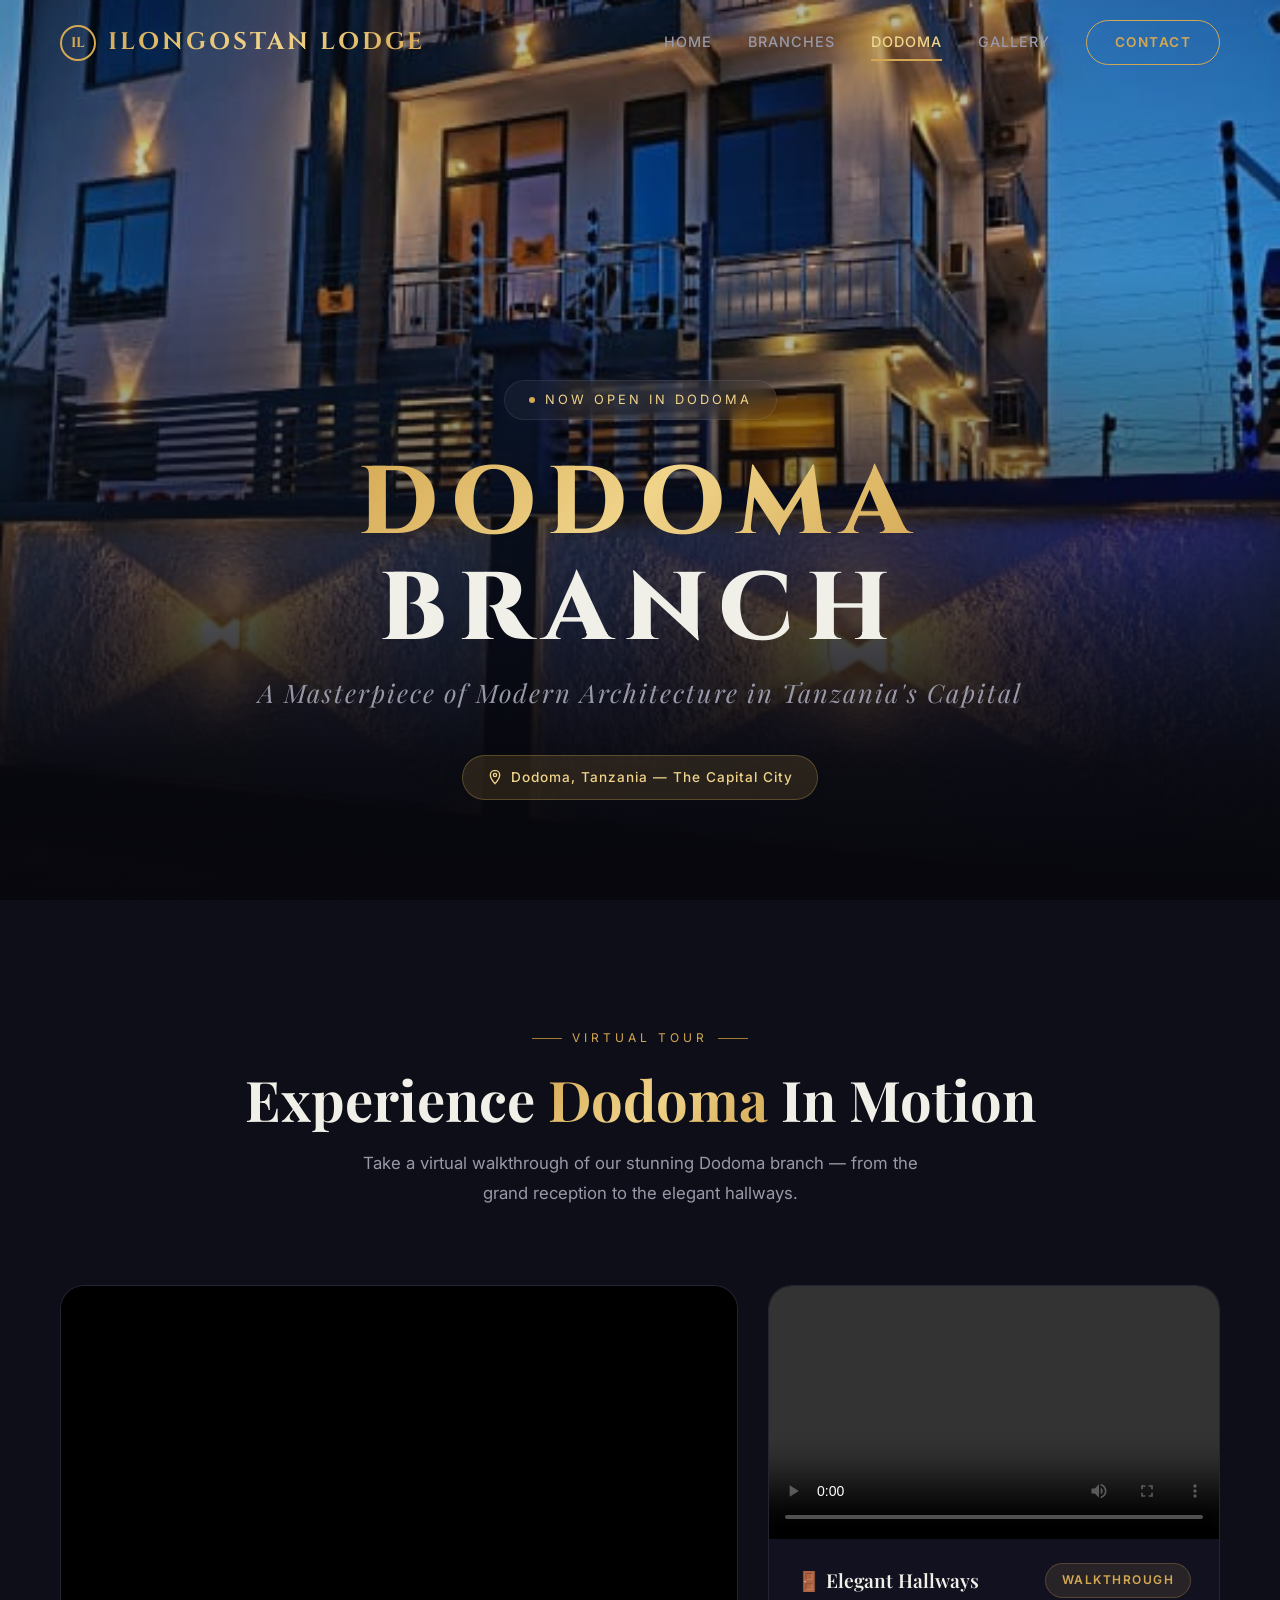
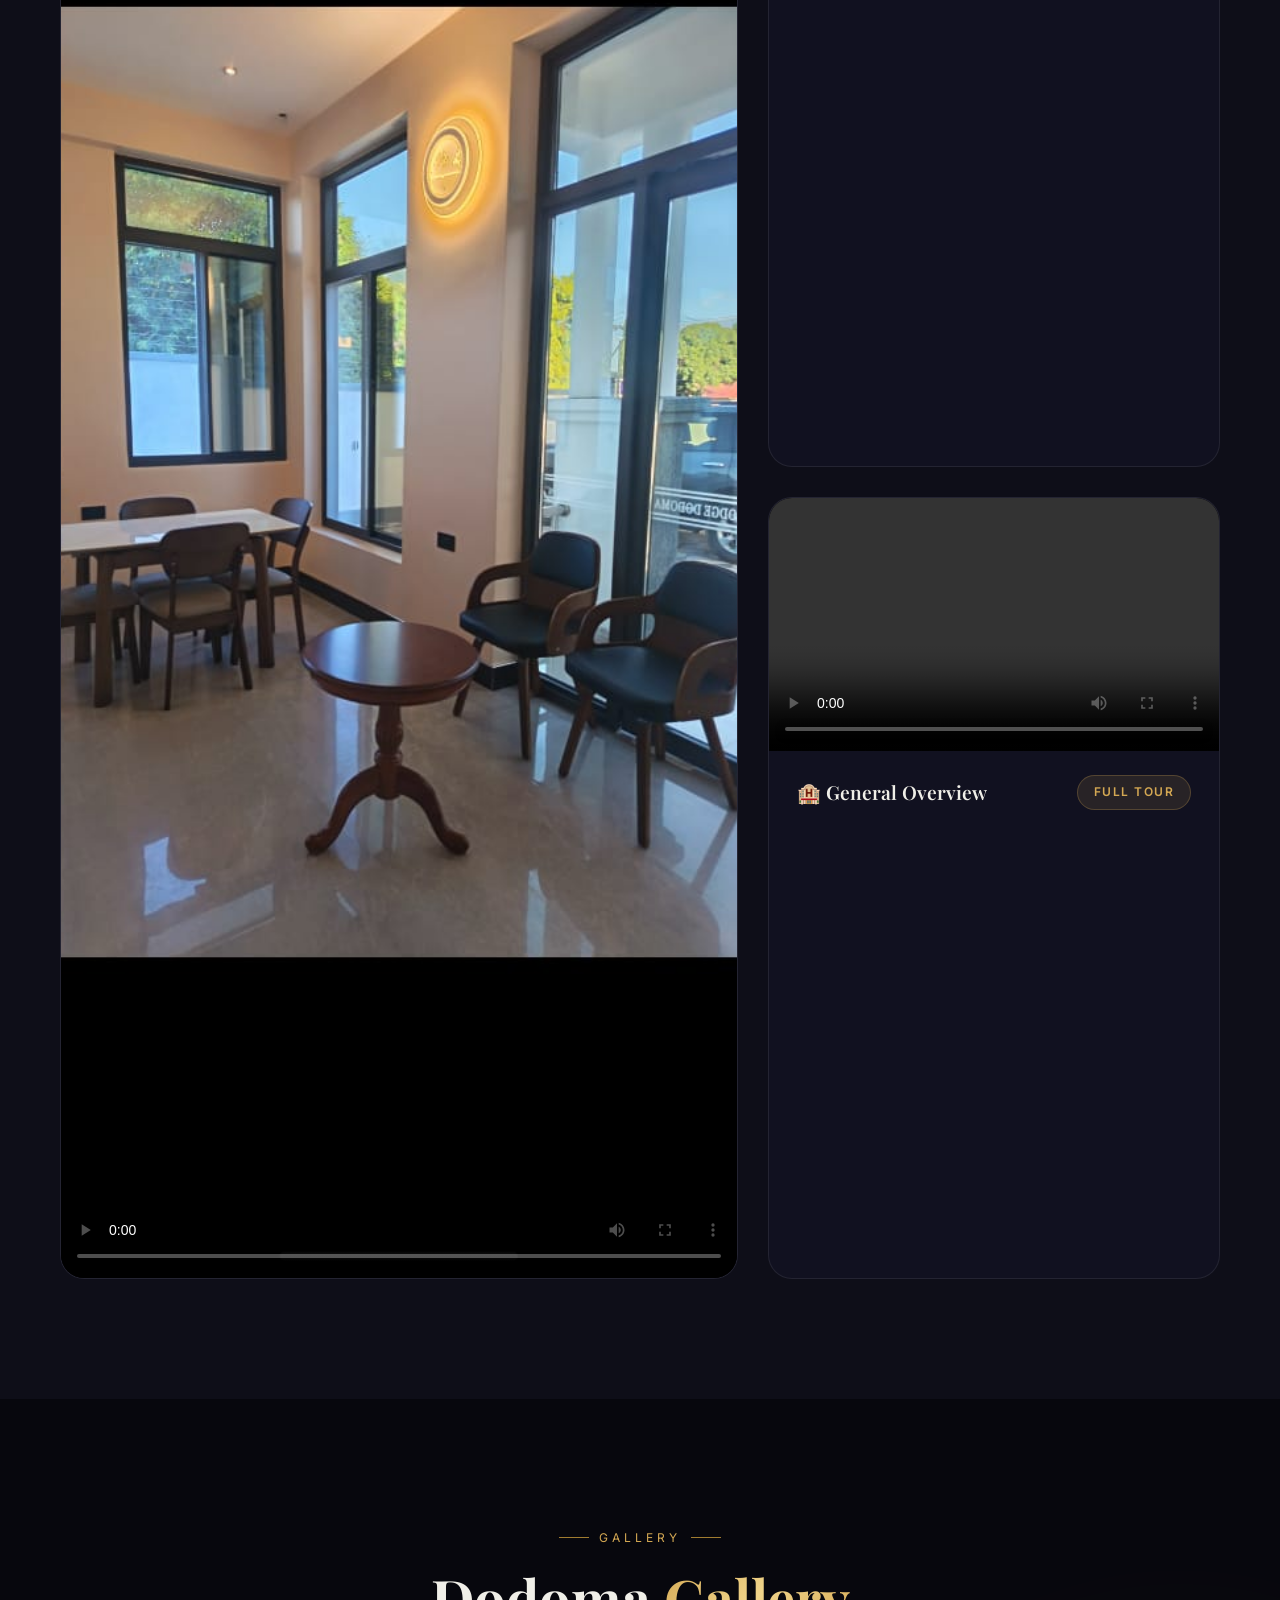
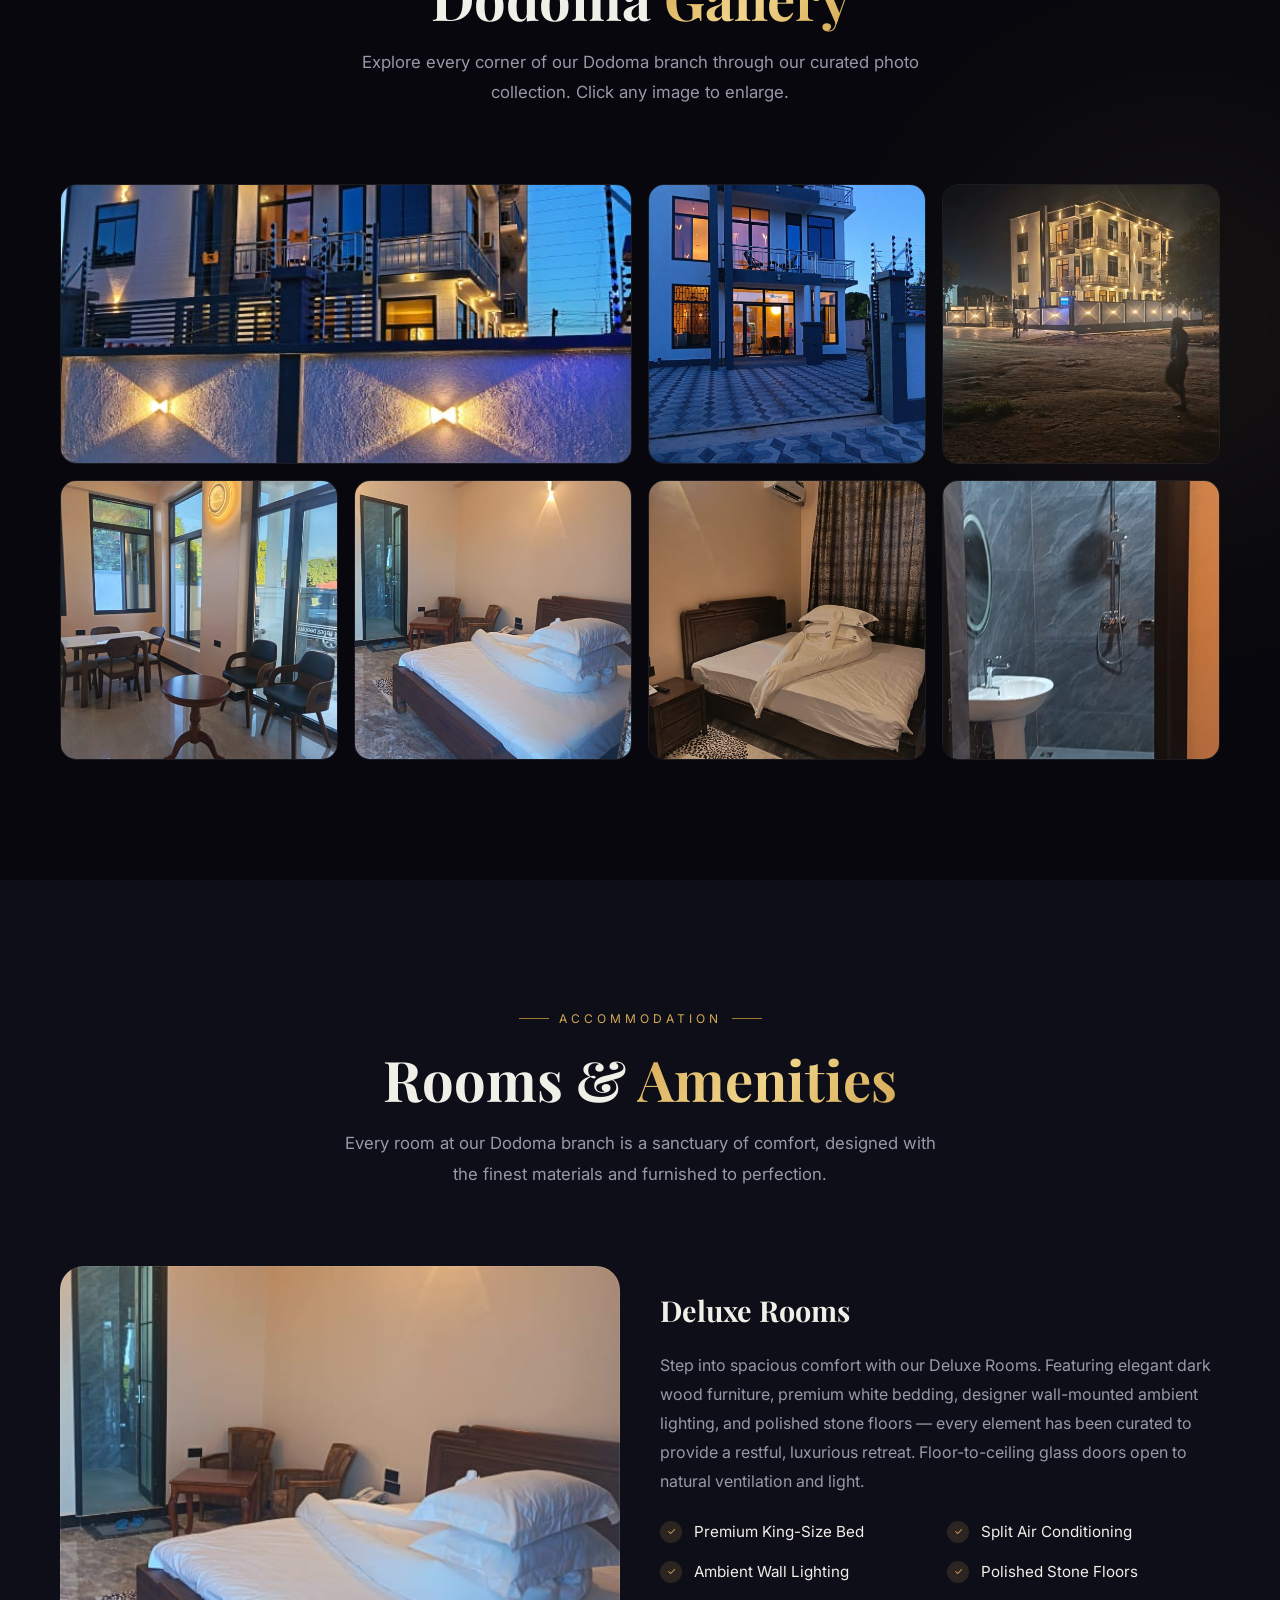
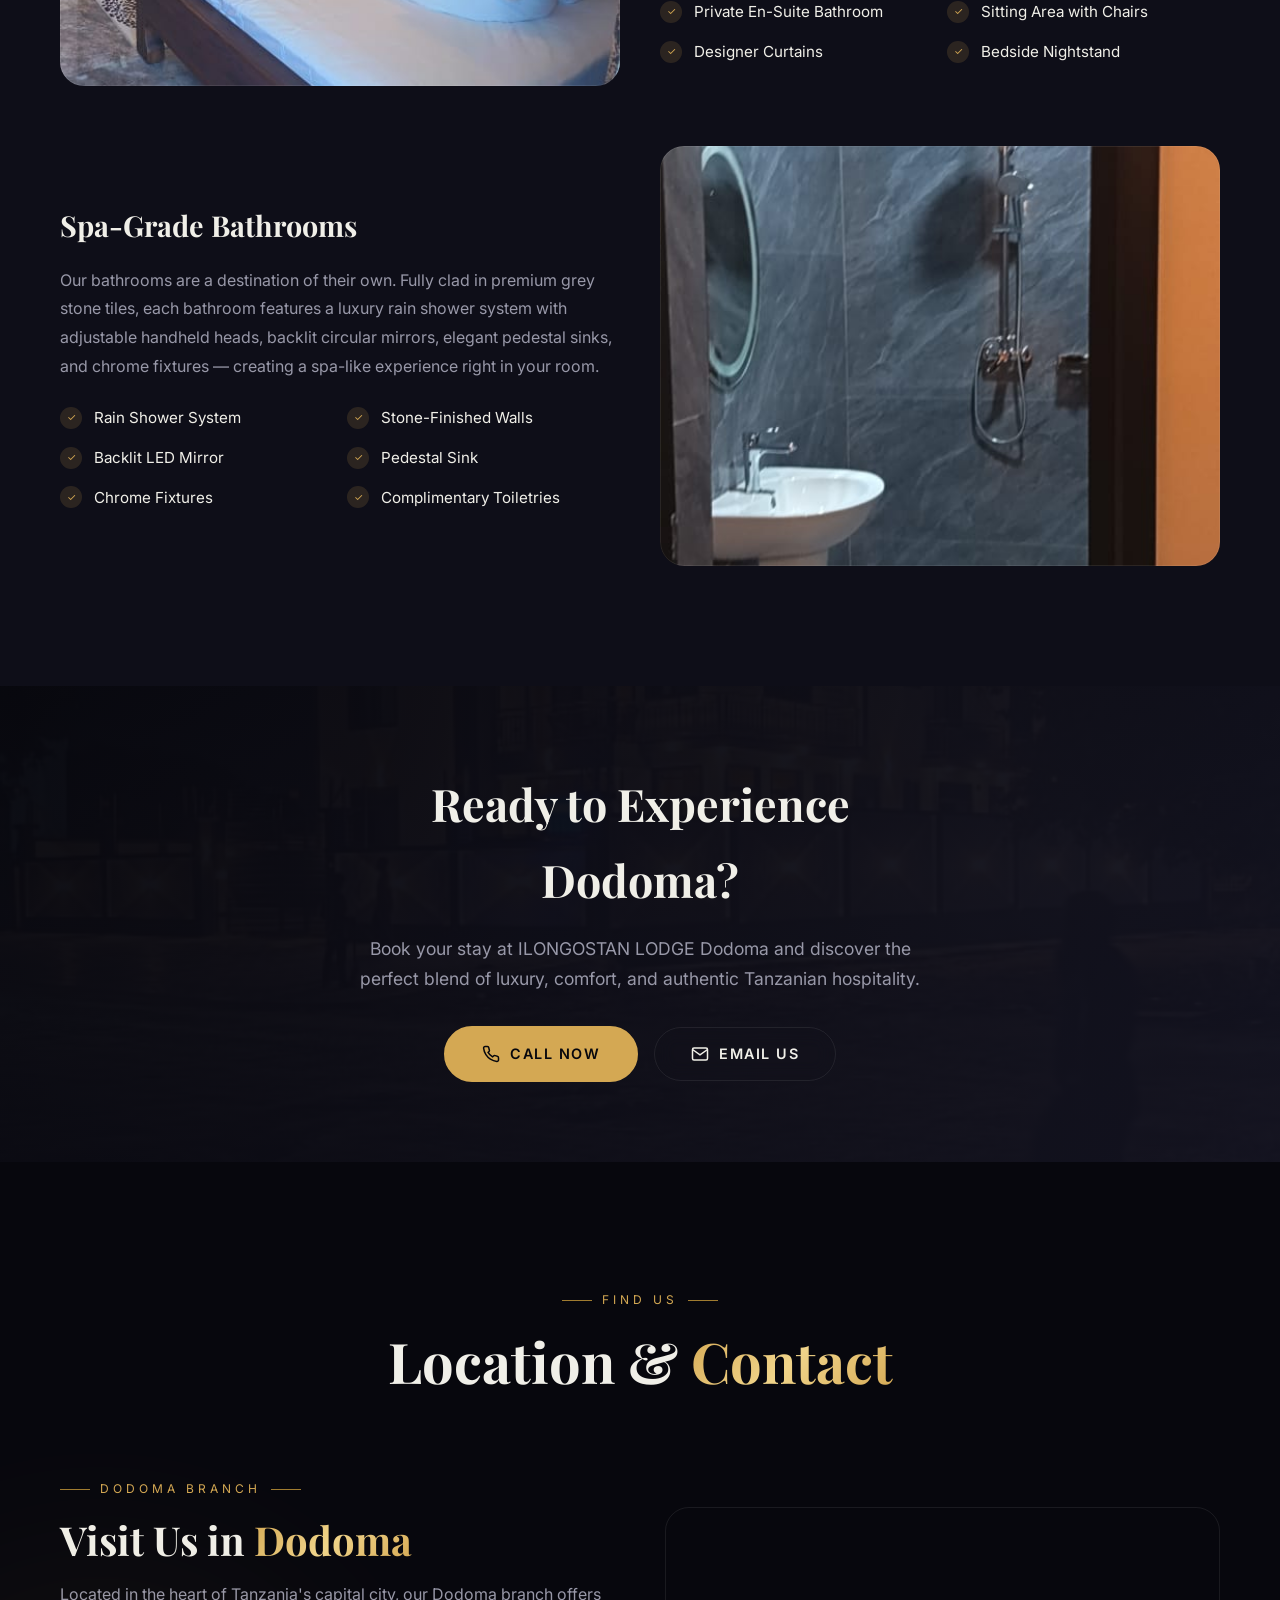
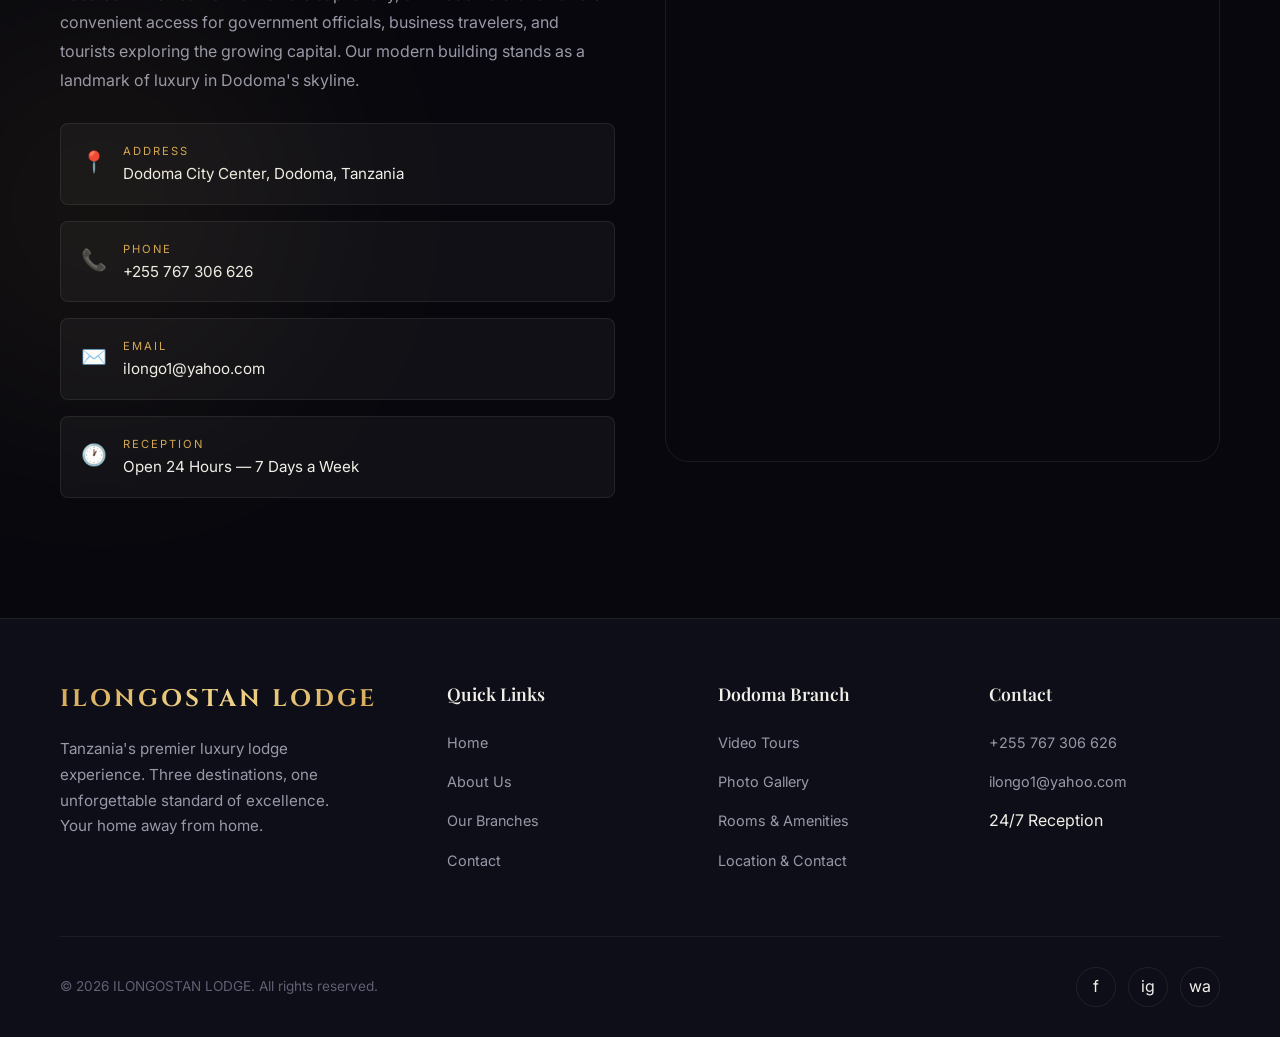
==== dodoma.html @ 1784362c "Launch ILONGOSTAN LODGE website" ====
<!DOCTYPE html>
<html lang="en">
<head>
  <meta charset="UTF-8">
  <meta name="viewport" content="width=device-width, initial-scale=1.0">
  <meta name="description" content="ILONGOSTAN LODGE Dodoma — Our newest luxury branch in Tanzania's capital city. Modern rooms, stunning architecture, premium amenities. Book your stay today.">
  <meta name="keywords" content="Ilongostan Lodge Dodoma, hotel Dodoma Tanzania, luxury lodge Dodoma, accommodation Dodoma">
  <meta name="author" content="ILONGOSTAN LODGE">
  <meta name="theme-color" content="#07070d">
  
  <meta property="og:title" content="ILONGOSTAN LODGE — Dodoma Branch">
  <meta property="og:description" content="Experience luxury at its finest in Tanzania's capital. Modern architecture, premium rooms, and exceptional service.">
  <meta property="og:type" content="website">
  <meta property="og:image" content="photo/IMG-20260330-WA0016.jpg">
  
  <title>Dodoma Branch — ILONGOSTAN LODGE | Tanzania's Capital</title>
  
  <link rel="stylesheet" href="style.css">
  <link rel="stylesheet" href="dodoma.css">
  <link rel="icon" type="image/svg+xml" href="data:image/svg+xml,<svg xmlns='http://www.w3.org/2000/svg' viewBox='0 0 100 100'><text y='.9em' font-size='90'>🏨</text></svg>">
  
  <style>
    #preloader {
      position: fixed;
      inset: 0;
      z-index: 99999;
      background: var(--bg-primary);
      display: flex;
      flex-direction: column;
      align-items: center;
      justify-content: center;
      gap: 24px;
      transition: opacity 0.6s ease;
    }
    .preloader-logo {
      font-family: var(--font-brand);
      font-size: 1.6rem;
      letter-spacing: 6px;
      text-transform: uppercase;
      background: var(--gradient-gold);
      -webkit-background-clip: text;
      -webkit-text-fill-color: transparent;
      background-clip: text;
      animation: pulse-preloader 1.5s infinite;
    }
    .preloader-sub {
      font-size: 0.8rem;
      letter-spacing: 4px;
      text-transform: uppercase;
      color: var(--white-muted);
    }
    .preloader-bar {
      width: 200px;
      height: 2px;
      background: rgba(255,255,255,0.1);
      border-radius: 2px;
      overflow: hidden;
    }
    .preloader-bar::after {
      content: '';
      display: block;
      width: 40%;
      height: 100%;
      background: var(--gold);
      border-radius: 2px;
      animation: preloader-slide 1.2s infinite ease-in-out;
    }
    @keyframes preloader-slide {
      0% { transform: translateX(-100%); }
      100% { transform: translateX(350%); }
    }
    @keyframes pulse-preloader {
      0%, 100% { opacity: 1; }
      50% { opacity: 0.6; }
    }
  </style>
</head>
<body>
  
  <!-- Preloader -->
  <div id="preloader">
    <div class="preloader-logo">Ilongostan</div>
    <div class="preloader-sub">Dodoma Branch</div>
    <div class="preloader-bar"></div>
  </div>
  
  <!-- Mobile Nav Overlay -->
  <div class="nav-overlay"></div>
  
  <!-- Navigation -->
  <nav class="navbar" id="navbar">
    <div class="nav-container">
      <a href="index.html" class="nav-brand">
        <div class="nav-logo-icon">IL</div>
        <span class="nav-logo">Ilongostan Lodge</span>
      </a>
      
      <div class="nav-links" id="navLinks">
        <a href="index.html" class="nav-link">Home</a>
        <a href="index.html#branches" class="nav-link">Branches</a>
        <a href="dodoma.html" class="nav-link active">Dodoma</a>
        <a href="#gallery" class="nav-link">Gallery</a>
        <a href="#contact-dodoma" class="nav-cta">Contact</a>
      </div>
      
      <div class="nav-toggle" id="navToggle">
        <span></span>
        <span></span>
        <span></span>
      </div>
    </div>
  </nav>
  
  <!-- Hero Section with Video Background -->
  <section class="dodoma-hero">
    <div class="dodoma-hero-video">
      <video autoplay muted loop playsinline poster="photo/IMG-20260330-WA0016.jpg">
        <source src="video/general/VID-20260330-WA0024.mp4" type="video/mp4">
      </video>
    </div>
    <div class="dodoma-hero-overlay"></div>
    <div class="hero-particles"></div>
    
    <div class="dodoma-hero-content">
      <div class="hero-badge">
        <span class="dot"></span>
        Now Open in Dodoma
      </div>
      
      <h1 class="hero-title">
        <span class="gold-text">Dodoma</span><br>
        Branch
      </h1>
      
      <p class="hero-subtitle">
        A Masterpiece of Modern Architecture in Tanzania's Capital
      </p>
      
      <div class="location-tag">
        <svg width="16" height="16" viewBox="0 0 24 24" fill="none" stroke="currentColor" stroke-width="2"><path d="M12 2C8.13 2 5 5.13 5 9c0 5.25 7 13 7 13s7-7.75 7-13c0-3.87-3.13-7-7-7z"/><circle cx="12" cy="9" r="2.5"/></svg>
        Dodoma, Tanzania — The Capital City
      </div>
    </div>
  </section>
  
  <!-- Video Showcase Section -->
  <section class="section video-showcase" id="videos">
    <div class="container">
      <div class="section-header reveal">
        <div class="section-tag">Virtual Tour</div>
        <h2 class="section-title">Experience <span class="highlight">Dodoma</span> In Motion</h2>
        <p class="section-desc">
          Take a virtual walkthrough of our stunning Dodoma branch — from the grand reception to the elegant hallways.
        </p>
      </div>
      
      <div class="video-featured">
        <!-- Reception Video (Featured/Large) -->
        <div class="video-card reveal delay-1">
          <video controls preload="metadata" data-autoplay poster="photo/IMG-20260330-WA0015.jpg">
            <source src="video/reception/VID-20260330-WA0022.mp4" type="video/mp4">
            Your browser does not support the video tag.
          </video>
          <div class="video-card-info">
            <span class="video-card-title">🏛️ The Grand Reception</span>
            <span class="video-card-badge">Featured</span>
          </div>
        </div>
        
        <!-- Hallway Video -->
        <div class="video-card reveal delay-2">
          <video controls preload="metadata" data-autoplay>
            <source src="video/hall way/VID-20260330-WA0021.mp4" type="video/mp4">
            Your browser does not support the video tag.
          </video>
          <div class="video-card-info">
            <span class="video-card-title">🚪 Elegant Hallways</span>
            <span class="video-card-badge">Walkthrough</span>
          </div>
        </div>
        
        <!-- General Video -->
        <div class="video-card reveal delay-3">
          <video controls preload="metadata" data-autoplay>
            <source src="video/general/VID-20260330-WA0024.mp4" type="video/mp4">
            Your browser does not support the video tag.
          </video>
          <div class="video-card-info">
            <span class="video-card-title">🏨 General Overview</span>
            <span class="video-card-badge">Full Tour</span>
          </div>
        </div>
      </div>
    </div>
  </section>
  
  <!-- Photo Gallery Section -->
  <section class="section" id="gallery">
    <div class="container">
      <div class="section-header reveal">
        <div class="section-tag">Gallery</div>
        <h2 class="section-title">Dodoma <span class="highlight">Gallery</span></h2>
        <p class="section-desc">
          Explore every corner of our Dodoma branch through our curated photo collection. Click any image to enlarge.
        </p>
      </div>
      
      <div class="gallery-grid">
        <!-- Building Exterior - Night Front (Featured, large) -->
        <div class="gallery-item span-2 reveal delay-1" data-lightbox="photo/IMG-20260330-WA0016.jpg">
          <img src="photo/IMG-20260330-WA0016.jpg" alt="ILONGOSTAN LODGE Dodoma - Stunning Night Exterior" loading="lazy">
          <div class="gallery-item-overlay">
            <span class="gallery-item-label">✨ Building Exterior — Night View</span>
          </div>
        </div>
        
        <!-- Building Exterior - Courtyard -->
        <div class="gallery-item reveal delay-2" data-lightbox="photo/IMG-20260330-WA0017.jpg">
          <img src="photo/IMG-20260330-WA0017.jpg" alt="ILONGOSTAN LODGE Dodoma - Courtyard Night View" loading="lazy">
          <div class="gallery-item-overlay">
            <span class="gallery-item-label">🌙 Courtyard View</span>
          </div>
        </div>
        
        <!-- Building Exterior - Distance -->
        <div class="gallery-item reveal delay-3" data-lightbox="photo/IMG-20260330-WA0018.jpg">
          <img src="photo/IMG-20260330-WA0018.jpg" alt="ILONGOSTAN LODGE Dodoma - Building at Night" loading="lazy">
          <div class="gallery-item-overlay">
            <span class="gallery-item-label">🌃 Panoramic Night View</span>
          </div>
        </div>
        
        <!-- Reception/Lounge -->
        <div class="gallery-item reveal delay-1" data-lightbox="photo/IMG-20260330-WA0015.jpg">
          <img src="photo/IMG-20260330-WA0015.jpg" alt="ILONGOSTAN LODGE Dodoma - Elegant Lounge" loading="lazy">
          <div class="gallery-item-overlay">
            <span class="gallery-item-label">🛋️ Reception Lounge</span>
          </div>
        </div>
        
        <!-- Room 1 - Bed with wall light -->
        <div class="gallery-item reveal delay-2" data-lightbox="photo/IMG-20260330-WA0013.jpg">
          <img src="photo/IMG-20260330-WA0013.jpg" alt="ILONGOSTAN LODGE Dodoma - Luxury Room" loading="lazy">
          <div class="gallery-item-overlay">
            <span class="gallery-item-label">🛏️ Deluxe Room</span>
          </div>
        </div>
        
        <!-- Room 2 - Bed with AC -->
        <div class="gallery-item reveal delay-3" data-lightbox="photo/IMG-20260330-WA0014.jpg">
          <img src="photo/IMG-20260330-WA0014.jpg" alt="ILONGOSTAN LODGE Dodoma - Premium Room" loading="lazy">
          <div class="gallery-item-overlay">
            <span class="gallery-item-label">🛏️ Premium Suite</span>
          </div>
        </div>
        
        <!-- Bathroom -->
        <div class="gallery-item reveal delay-1" data-lightbox="photo/IMG-20260330-WA0019.jpg">
          <img src="photo/IMG-20260330-WA0019.jpg" alt="ILONGOSTAN LODGE Dodoma - Modern Bathroom" loading="lazy">
          <div class="gallery-item-overlay">
            <span class="gallery-item-label">🚿 Luxury Bathroom</span>
          </div>
        </div>
      </div>
    </div>
    
    <div class="ambient-glow gold" style="top: 30%; right: -100px;"></div>
  </section>
  
  <!-- Rooms & Amenities -->
  <section class="section" id="rooms" style="background: var(--bg-secondary);">
    <div class="container">
      <div class="section-header reveal">
        <div class="section-tag">Accommodation</div>
        <h2 class="section-title">Rooms & <span class="highlight">Amenities</span></h2>
        <p class="section-desc">
          Every room at our Dodoma branch is a sanctuary of comfort, designed with the finest materials and furnished to perfection.
        </p>
      </div>
      
      <!-- Room Showcase 1 -->
      <div class="rooms-showcase reveal" style="margin-bottom: 60px;">
        <div class="room-image">
          <img src="photo/IMG-20260330-WA0013.jpg" alt="Deluxe Room" loading="lazy">
        </div>
        <div class="room-details">
          <h3>Deluxe Rooms</h3>
          <p>
            Step into spacious comfort with our Deluxe Rooms. Featuring elegant dark wood furniture, premium white bedding, designer wall-mounted ambient lighting, and polished stone floors — every element has been curated to provide a restful, luxurious retreat. Floor-to-ceiling glass doors open to natural ventilation and light.
          </p>
          <div class="amenities-list">
            <div class="amenity-item">
              <span class="check">✓</span>
              <span>Premium King-Size Bed</span>
            </div>
            <div class="amenity-item">
              <span class="check">✓</span>
              <span>Split Air Conditioning</span>
            </div>
            <div class="amenity-item">
              <span class="check">✓</span>
              <span>Ambient Wall Lighting</span>
            </div>
            <div class="amenity-item">
              <span class="check">✓</span>
              <span>Polished Stone Floors</span>
            </div>
            <div class="amenity-item">
              <span class="check">✓</span>
              <span>Private En-Suite Bathroom</span>
            </div>
            <div class="amenity-item">
              <span class="check">✓</span>
              <span>Sitting Area with Chairs</span>
            </div>
            <div class="amenity-item">
              <span class="check">✓</span>
              <span>Designer Curtains</span>
            </div>
            <div class="amenity-item">
              <span class="check">✓</span>
              <span>Bedside Nightstand</span>
            </div>
          </div>
        </div>
      </div>
      
      <!-- Room Showcase 2 (reversed) -->
      <div class="rooms-showcase reveal" style="direction: rtl;">
        <div class="room-image" style="direction: ltr;">
          <img src="photo/IMG-20260330-WA0019.jpg" alt="Luxury Bathroom" loading="lazy">
        </div>
        <div class="room-details" style="direction: ltr;">
          <h3>Spa-Grade Bathrooms</h3>
          <p>
            Our bathrooms are a destination of their own. Fully clad in premium grey stone tiles, each bathroom features a luxury rain shower system with adjustable handheld heads, backlit circular mirrors, elegant pedestal sinks, and chrome fixtures — creating a spa-like experience right in your room.
          </p>
          <div class="amenities-list">
            <div class="amenity-item">
              <span class="check">✓</span>
              <span>Rain Shower System</span>
            </div>
            <div class="amenity-item">
              <span class="check">✓</span>
              <span>Stone-Finished Walls</span>
            </div>
            <div class="amenity-item">
              <span class="check">✓</span>
              <span>Backlit LED Mirror</span>
            </div>
            <div class="amenity-item">
              <span class="check">✓</span>
              <span>Pedestal Sink</span>
            </div>
            <div class="amenity-item">
              <span class="check">✓</span>
              <span>Chrome Fixtures</span>
            </div>
            <div class="amenity-item">
              <span class="check">✓</span>
              <span>Complimentary Toiletries</span>
            </div>
          </div>
        </div>
      </div>
    </div>
  </section>
  
  <!-- CTA Banner -->
  <section class="cta-banner">
    <div class="cta-banner-bg">
      <img src="photo/IMG-20260330-WA0018.jpg" alt="ILONGOSTAN LODGE at night" loading="lazy">
    </div>
    <div class="cta-banner-overlay"></div>
    <div class="cta-content reveal">
      <h2>Ready to Experience <span class="highlight">Dodoma</span>?</h2>
      <p>Book your stay at ILONGOSTAN LODGE Dodoma and discover the perfect blend of luxury, comfort, and authentic Tanzanian hospitality.</p>
      <div class="cta-actions">
        <a href="tel:+255767306626" class="btn btn-primary">
          <svg class="btn-icon" viewBox="0 0 24 24" fill="none" stroke="currentColor" stroke-width="2"><path d="M22 16.92v3a2 2 0 01-2.18 2 19.79 19.79 0 01-8.63-3.07 19.5 19.5 0 01-6-6 19.79 19.79 0 01-3.07-8.67A2 2 0 014.11 2h3a2 2 0 012 1.72c.127.96.361 1.903.7 2.81a2 2 0 01-.45 2.11L8.09 9.91a16 16 0 006 6l1.27-1.27a2 2 0 012.11-.45c.907.339 1.85.573 2.81.7A2 2 0 0122 16.92z"/></svg>
          Call Now
        </a>
        <a href="mailto:ilongo1@yahoo.com" class="btn btn-outline">
          <svg class="btn-icon" viewBox="0 0 24 24" fill="none" stroke="currentColor" stroke-width="2"><path d="M4 4h16c1.1 0 2 .9 2 2v12c0 1.1-.9 2-2 2H4c-1.1 0-2-.9-2-2V6c0-1.1.9-2 2-2z"/><polyline points="22,6 12,13 2,6"/></svg>
          Email Us
        </a>
      </div>
    </div>
  </section>
  
  <!-- Location & Contact Section -->
  <section class="section" id="contact-dodoma">
    <div class="container">
      <div class="section-header reveal">
        <div class="section-tag">Find Us</div>
        <h2 class="section-title">Location & <span class="highlight">Contact</span></h2>
      </div>
      
      <div class="dodoma-location">
        <div class="location-details reveal-left">
          <div class="section-tag">Dodoma Branch</div>
          <h3 class="section-title">Visit Us in <span class="highlight">Dodoma</span></h3>
          <p>
            Located in the heart of Tanzania's capital city, our Dodoma branch offers convenient access for government officials, business travelers, and tourists exploring the growing capital. Our modern building stands as a landmark of luxury in Dodoma's skyline.
          </p>
          
          <div class="location-info-cards">
            <div class="location-info-card">
              <span class="icon">📍</span>
              <div>
                <div class="label">Address</div>
                <div class="value">Dodoma City Center, Dodoma, Tanzania</div>
              </div>
            </div>
            <div class="location-info-card">
              <span class="icon">📞</span>
              <div>
                <div class="label">Phone</div>
                <div class="value"><a href="tel:+255767306626">+255 767 306 626</a></div>
              </div>
            </div>
            <div class="location-info-card">
              <span class="icon">✉️</span>
              <div>
                <div class="label">Email</div>
                <div class="value"><a href="mailto:ilongo1@yahoo.com">ilongo1@yahoo.com</a></div>
              </div>
            </div>
            <div class="location-info-card">
              <span class="icon">🕐</span>
              <div>
                <div class="label">Reception</div>
                <div class="value">Open 24 Hours — 7 Days a Week</div>
              </div>
            </div>
          </div>
        </div>
        
        <div class="location-map-frame reveal-right">
          <iframe 
            src="https://www.google.com/maps/embed?pb=!1m18!1m12!1m3!1d63625.34!2d35.7!3d-6.17!2m3!1f0!2f0!3f0!3m2!1i1024!2i768!4f13.1!3m3!1m2!1s0x184de556d1c2bcc7%3A0xe4b782dc045b2b5c!2sDodoma%2C%20Tanzania!5e0!3m2!1sen!2s!4v1"
            allowfullscreen="" 
            loading="lazy" 
            referrerpolicy="no-referrer-when-downgrade"
            title="ILONGOSTAN LODGE Dodoma Location">
          </iframe>
        </div>
      </div>
    </div>
    
    <div class="ambient-glow gold" style="bottom: 20%; left: -100px;"></div>
  </section>
  
  <!-- Footer -->
  <footer class="footer">
    <div class="container">
      <div class="footer-grid">
        <div class="footer-brand">
          <span class="nav-logo">Ilongostan Lodge</span>
          <p>
            Tanzania's premier luxury lodge experience. Three destinations, one unforgettable standard of excellence. Your home away from home.
          </p>
        </div>
        
        <div>
          <h4 class="footer-title">Quick Links</h4>
          <ul class="footer-links">
            <li><a href="index.html">Home</a></li>
            <li><a href="index.html#about">About Us</a></li>
            <li><a href="index.html#branches">Our Branches</a></li>
            <li><a href="index.html#contact">Contact</a></li>
          </ul>
        </div>
        
        <div>
          <h4 class="footer-title">Dodoma Branch</h4>
          <ul class="footer-links">
            <li><a href="#videos">Video Tours</a></li>
            <li><a href="#gallery">Photo Gallery</a></li>
            <li><a href="#rooms">Rooms & Amenities</a></li>
            <li><a href="#contact-dodoma">Location & Contact</a></li>
          </ul>
        </div>
        
        <div>
          <h4 class="footer-title">Contact</h4>
          <ul class="footer-links">
            <li><a href="tel:+255767306626">+255 767 306 626</a></li>
            <li><a href="mailto:ilongo1@yahoo.com">ilongo1@yahoo.com</a></li>
            <li>24/7 Reception</li>
          </ul>
        </div>
      </div>
      
      <div class="footer-bottom">
        <div class="footer-copyright">
          &copy; 2026 ILONGOSTAN LODGE. All rights reserved.
        </div>
        <div class="footer-socials">
          <a href="#" class="footer-social" aria-label="Facebook">f</a>
          <a href="#" class="footer-social" aria-label="Instagram">ig</a>
          <a href="#" class="footer-social" aria-label="WhatsApp">wa</a>
        </div>
      </div>
    </div>
  </footer>
  
  <!-- Lightbox -->
  <div class="lightbox" id="lightbox">
    <button class="lightbox-close" aria-label="Close gallery">&times;</button>
    <button class="lightbox-nav lightbox-prev" aria-label="Previous image">&#8249;</button>
    <div class="lightbox-content">
      <img class="lightbox-img" src="" alt="Gallery Image" style="transition: opacity 0.3s ease;">
    </div>
    <button class="lightbox-nav lightbox-next" aria-label="Next image">&#8250;</button>
    <div class="lightbox-counter"></div>
  </div>
  
  <!-- Back to Top -->
  <button class="back-to-top" id="backToTop" aria-label="Back to top">↑</button>
  
  <script src="script.js"></script>
  <script>
    // Back to top button
    const backToTop = document.getElementById('backToTop');
    window.addEventListener('scroll', () => {
      if (window.pageYOffset > 500) {
        backToTop.classList.add('visible');
      } else {
        backToTop.classList.remove('visible');
      }
    });
    backToTop.addEventListener('click', () => {
      window.scrollTo({ top: 0, behavior: 'smooth' });
    });
  </script>
</body>
</html>
---- style.css ----
/* ========================================
   ILONGOSTAN LODGE — Design System
   Futuristic Luxury Dark Theme
   ======================================== */

/* === Google Fonts === */
@import url('https://fonts.googleapis.com/css2?family=Cinzel:wght@400;500;600;700;800;900&family=Inter:wght@300;400;500;600;700&family=Playfair+Display:ital,wght@0,400;0,500;0,600;0,700;0,800;1,400;1,500&display=swap');

/* === CSS Custom Properties === */
:root {
  /* Backgrounds */
  --bg-primary: #07070d;
  --bg-secondary: #0e0e18;
  --bg-tertiary: #141422;
  --bg-card: #111120;
  
  /* Gold Accents */
  --gold: #d4a853;
  --gold-light: #f0d48a;
  --gold-dark: #a07c30;
  --gold-glow: rgba(212, 168, 83, 0.3);
  --amber-glow: #e8a020;
  
  /* Text */
  --white: #f0efe8;
  --white-pure: #ffffff;
  --white-muted: #9898a8;
  --white-dim: #606075;
  
  /* Glass */
  --glass-bg: rgba(255, 255, 255, 0.04);
  --glass-bg-hover: rgba(255, 255, 255, 0.08);
  --glass-border: rgba(255, 255, 255, 0.08);
  --glass-border-hover: rgba(212, 168, 83, 0.3);
  
  /* Gradients */
  --gradient-gold: linear-gradient(135deg, #d4a853, #f0d48a, #d4a853);
  --gradient-dark: linear-gradient(180deg, #07070d 0%, #0e0e18 100%);
  --gradient-hero: linear-gradient(180deg, transparent 0%, rgba(7,7,13,0.4) 40%, rgba(7,7,13,0.85) 75%, #07070d 100%);
  --gradient-card: linear-gradient(145deg, rgba(20,20,34,0.8), rgba(14,14,24,0.95));
  
  /* Shadows */
  --shadow-gold: 0 0 30px rgba(212, 168, 83, 0.15);
  --shadow-lg: 0 25px 50px rgba(0, 0, 0, 0.5);
  --shadow-card: 0 8px 32px rgba(0, 0, 0, 0.3);
  
  /* Typography */
  --font-heading: 'Playfair Display', 'Georgia', serif;
  --font-body: 'Inter', 'Segoe UI', sans-serif;
  --font-brand: 'Cinzel', 'Times New Roman', serif;
  
  /* Spacing */
  --section-padding: clamp(60px, 10vw, 120px);
  --container-max: 1280px;
  --container-padding: clamp(20px, 5vw, 60px);
  
  /* Transitions */
  --ease-out-expo: cubic-bezier(0.16, 1, 0.3, 1);
  --ease-out-quart: cubic-bezier(0.25, 1, 0.5, 1);
  --transition-base: 0.3s var(--ease-out-quart);
  --transition-slow: 0.6s var(--ease-out-expo);
  --transition-reveal: 0.8s var(--ease-out-expo);
  
  /* Border Radius */
  --radius-sm: 8px;
  --radius-md: 16px;
  --radius-lg: 24px;
  --radius-xl: 32px;
}

/* === Base Reset === */
*,
*::before,
*::after {
  margin: 0;
  padding: 0;
  box-sizing: border-box;
}

html {
  scroll-behavior: smooth;
  font-size: 16px;
  -webkit-font-smoothing: antialiased;
  -moz-osx-font-smoothing: grayscale;
}

body {
  font-family: var(--font-body);
  background: var(--bg-primary);
  color: var(--white);
  line-height: 1.7;
  overflow-x: hidden;
  min-height: 100vh;
}

img {
  max-width: 100%;
  height: auto;
  display: block;
}

video {
  max-width: 100%;
  display: block;
}

a {
  text-decoration: none;
  color: inherit;
  transition: var(--transition-base);
}

ul, ol {
  list-style: none;
}

button {
  cursor: pointer;
  border: none;
  background: none;
  font-family: inherit;
  color: inherit;
}

/* === Scrollbar === */
::-webkit-scrollbar {
  width: 6px;
}
::-webkit-scrollbar-track {
  background: var(--bg-primary);
}
::-webkit-scrollbar-thumb {
  background: var(--gold-dark);
  border-radius: 3px;
}
::-webkit-scrollbar-thumb:hover {
  background: var(--gold);
}

/* === Selection === */
::selection {
  background: var(--gold);
  color: var(--bg-primary);
}

/* ========================================
   NAVIGATION
   ======================================== */
.navbar {
  position: fixed;
  top: 0;
  left: 0;
  right: 0;
  z-index: 1000;
  padding: 20px 0;
  transition: var(--transition-base);
}

.navbar.scrolled {
  padding: 12px 0;
  background: rgba(7, 7, 13, 0.92);
  backdrop-filter: blur(20px) saturate(180%);
  -webkit-backdrop-filter: blur(20px) saturate(180%);
  border-bottom: 1px solid var(--glass-border);
}

.nav-container {
  max-width: var(--container-max);
  margin: 0 auto;
  padding: 0 var(--container-padding);
  display: flex;
  align-items: center;
  justify-content: space-between;
}

.nav-brand {
  display: flex;
  align-items: center;
  gap: 12px;
}

.nav-logo {
  font-family: var(--font-brand);
  font-size: clamp(1.1rem, 2.5vw, 1.5rem);
  font-weight: 700;
  letter-spacing: 3px;
  text-transform: uppercase;
  background: var(--gradient-gold);
  -webkit-background-clip: text;
  -webkit-text-fill-color: transparent;
  background-clip: text;
}

.nav-logo-icon {
  width: 36px;
  height: 36px;
  border: 2px solid var(--gold);
  border-radius: 50%;
  display: flex;
  align-items: center;
  justify-content: center;
  font-family: var(--font-brand);
  font-size: 14px;
  font-weight: 700;
  color: var(--gold);
}

.nav-links {
  display: flex;
  align-items: center;
  gap: 36px;
}

.nav-link {
  font-size: 0.9rem;
  font-weight: 500;
  letter-spacing: 1px;
  text-transform: uppercase;
  color: var(--white-muted);
  position: relative;
  padding: 4px 0;
}

.nav-link::after {
  content: '';
  position: absolute;
  bottom: -2px;
  left: 0;
  width: 0;
  height: 1.5px;
  background: var(--gold);
  transition: width 0.4s var(--ease-out-expo);
}

.nav-link:hover,
.nav-link.active {
  color: var(--gold-light);
}

.nav-link:hover::after,
.nav-link.active::after {
  width: 100%;
}

.nav-cta {
  font-size: 0.85rem;
  font-weight: 600;
  letter-spacing: 1.5px;
  text-transform: uppercase;
  padding: 10px 28px;
  border: 1.5px solid var(--gold);
  border-radius: 100px;
  color: var(--gold);
  transition: var(--transition-base);
}

.nav-cta:hover {
  background: var(--gold);
  color: var(--bg-primary);
  box-shadow: var(--shadow-gold);
}

/* Mobile Menu Button */
.nav-toggle {
  display: none;
  flex-direction: column;
  gap: 5px;
  width: 28px;
  cursor: pointer;
  z-index: 1001;
}

.nav-toggle span {
  display: block;
  width: 100%;
  height: 2px;
  background: var(--white);
  border-radius: 2px;
  transition: var(--transition-base);
}

.nav-toggle.active span:nth-child(1) {
  transform: rotate(45deg) translate(5px, 5px);
}

.nav-toggle.active span:nth-child(2) {
  opacity: 0;
}

.nav-toggle.active span:nth-child(3) {
  transform: rotate(-45deg) translate(5px, -5px);
}

/* ========================================
   HERO SECTION
   ======================================== */
.hero {
  position: relative;
  min-height: 100vh;
  display: flex;
  align-items: center;
  justify-content: center;
  overflow: hidden;
}

.hero-bg {
  position: absolute;
  inset: 0;
  z-index: 0;
}

.hero-bg img,
.hero-bg video {
  width: 100%;
  height: 100%;
  object-fit: cover;
}

.hero-overlay {
  position: absolute;
  inset: 0;
  background: var(--gradient-hero);
  z-index: 1;
}

/* Animated particles/glow effect */
.hero-particles {
  position: absolute;
  inset: 0;
  z-index: 1;
  overflow: hidden;
  pointer-events: none;
}

.hero-particles .particle {
  position: absolute;
  width: 3px;
  height: 3px;
  background: var(--gold);
  border-radius: 50%;
  opacity: 0;
  animation: particle-float 8s infinite;
}

@keyframes particle-float {
  0% {
    opacity: 0;
    transform: translateY(100vh) scale(0);
  }
  10% {
    opacity: 0.6;
  }
  90% {
    opacity: 0.1;
  }
  100% {
    opacity: 0;
    transform: translateY(-10vh) scale(1);
  }
}

.hero-content {
  position: relative;
  z-index: 2;
  text-align: center;
  max-width: 900px;
  padding: 0 var(--container-padding);
}

.hero-badge {
  display: inline-flex;
  align-items: center;
  gap: 10px;
  padding: 8px 24px;
  border: 1px solid var(--glass-border);
  border-radius: 100px;
  background: var(--glass-bg);
  backdrop-filter: blur(10px);
  font-size: 0.8rem;
  letter-spacing: 3px;
  text-transform: uppercase;
  color: var(--gold-light);
  margin-bottom: 32px;
  animation: fadeInDown 1s var(--ease-out-expo) 0.2s both;
}

.hero-badge .dot {
  width: 6px;
  height: 6px;
  background: var(--gold);
  border-radius: 50%;
  animation: pulse-dot 2s infinite;
}

@keyframes pulse-dot {
  0%, 100% { opacity: 1; transform: scale(1); }
  50% { opacity: 0.5; transform: scale(1.5); }
}

.hero-title {
  font-family: var(--font-brand);
  font-size: clamp(2.8rem, 8vw, 6rem);
  font-weight: 800;
  letter-spacing: clamp(4px, 1.5vw, 12px);
  text-transform: uppercase;
  line-height: 1.1;
  margin-bottom: 8px;
  animation: fadeInUp 1s var(--ease-out-expo) 0.4s both;
}

.hero-title .gold-text {
  background: var(--gradient-gold);
  -webkit-background-clip: text;
  -webkit-text-fill-color: transparent;
  background-clip: text;
}

.hero-subtitle {
  font-family: var(--font-heading);
  font-size: clamp(1rem, 3vw, 1.6rem);
  font-weight: 400;
  font-style: italic;
  color: var(--white-muted);
  letter-spacing: 2px;
  margin-bottom: 40px;
  animation: fadeInUp 1s var(--ease-out-expo) 0.6s both;
}

.hero-actions {
  display: flex;
  align-items: center;
  justify-content: center;
  gap: 20px;
  flex-wrap: wrap;
  animation: fadeInUp 1s var(--ease-out-expo) 0.8s both;
}

/* === Buttons === */
.btn {
  display: inline-flex;
  align-items: center;
  gap: 10px;
  padding: 14px 36px;
  border-radius: 100px;
  font-size: 0.9rem;
  font-weight: 600;
  letter-spacing: 1.5px;
  text-transform: uppercase;
  transition: var(--transition-base);
  position: relative;
  overflow: hidden;
}

.btn-primary {
  background: var(--gold);
  color: var(--bg-primary);
  border: 2px solid var(--gold);
}

.btn-primary:hover {
  background: var(--gold-light);
  box-shadow: var(--shadow-gold), 0 0 60px rgba(212, 168, 83, 0.2);
  transform: translateY(-2px);
}

.btn-outline {
  background: transparent;
  color: var(--white);
  border: 1.5px solid var(--glass-border);
  backdrop-filter: blur(10px);
}

.btn-outline:hover {
  border-color: var(--gold);
  color: var(--gold-light);
  background: rgba(212, 168, 83, 0.05);
}

.btn-icon {
  width: 18px;
  height: 18px;
}

/* Scroll indicator */
.hero-scroll {
  position: absolute;
  bottom: 40px;
  left: 50%;
  transform: translateX(-50%);
  z-index: 2;
  display: flex;
  flex-direction: column;
  align-items: center;
  gap: 8px;
  animation: fadeInUp 1s var(--ease-out-expo) 1.2s both;
}

.hero-scroll span {
  font-size: 0.7rem;
  letter-spacing: 3px;
  text-transform: uppercase;
  color: var(--white-dim);
}

.scroll-line {
  width: 1px;
  height: 50px;
  background: linear-gradient(to bottom, var(--gold), transparent);
  animation: scroll-bounce 2s infinite;
}

@keyframes scroll-bounce {
  0%, 100% { transform: scaleY(1); opacity: 1; }
  50% { transform: scaleY(0.5); opacity: 0.3; }
}

/* ========================================
   SECTIONS — COMMON
   ======================================== */
.section {
  padding: var(--section-padding) 0;
  position: relative;
}

.container {
  max-width: var(--container-max);
  margin: 0 auto;
  padding: 0 var(--container-padding);
}

.section-header {
  text-align: center;
  margin-bottom: clamp(40px, 6vw, 80px);
}

.section-tag {
  display: inline-flex;
  align-items: center;
  gap: 10px;
  font-size: 0.75rem;
  letter-spacing: 4px;
  text-transform: uppercase;
  color: var(--gold);
  margin-bottom: 16px;
}

.section-tag::before,
.section-tag::after {
  content: '';
  width: 30px;
  height: 1px;
  background: var(--gold-dark);
}

.section-title {
  font-family: var(--font-heading);
  font-size: clamp(2rem, 5vw, 3.5rem);
  font-weight: 700;
  line-height: 1.2;
  margin-bottom: 16px;
}

.section-title .highlight {
  background: var(--gradient-gold);
  -webkit-background-clip: text;
  -webkit-text-fill-color: transparent;
  background-clip: text;
}

.section-desc {
  max-width: 600px;
  margin: 0 auto;
  font-size: 1.05rem;
  color: var(--white-muted);
  line-height: 1.8;
}

/* ========================================
   ABOUT SECTION
   ======================================== */
.about-grid {
  display: grid;
  grid-template-columns: 1fr 1fr;
  gap: 60px;
  align-items: center;
}

.about-image {
  position: relative;
  border-radius: var(--radius-lg);
  overflow: hidden;
  aspect-ratio: 4/5;
}

.about-image img {
  width: 100%;
  height: 100%;
  object-fit: cover;
  transition: transform 0.8s var(--ease-out-expo);
}

.about-image:hover img {
  transform: scale(1.05);
}

.about-image::after {
  content: '';
  position: absolute;
  inset: 0;
  border: 1px solid var(--glass-border);
  border-radius: var(--radius-lg);
  pointer-events: none;
}

.about-image .experience-badge {
  position: absolute;
  bottom: 24px;
  right: 24px;
  background: rgba(7, 7, 13, 0.85);
  backdrop-filter: blur(16px);
  border: 1px solid var(--glass-border);
  border-radius: var(--radius-md);
  padding: 20px 28px;
  text-align: center;
}

.experience-badge .number {
  font-family: var(--font-brand);
  font-size: 2.5rem;
  font-weight: 800;
  color: var(--gold);
  line-height: 1;
}

.experience-badge .label {
  font-size: 0.75rem;
  letter-spacing: 2px;
  text-transform: uppercase;
  color: var(--white-muted);
  margin-top: 4px;
}

.about-content {
  padding: 20px 0;
}

.about-content .section-tag {
  justify-content: flex-start;
}

.about-content .section-title {
  text-align: left;
}

.about-text {
  font-size: 1.05rem;
  color: var(--white-muted);
  line-height: 1.9;
  margin-bottom: 32px;
}

.about-features {
  display: grid;
  grid-template-columns: 1fr 1fr;
  gap: 20px;
  margin-bottom: 36px;
}

.about-feature {
  display: flex;
  align-items: center;
  gap: 12px;
  padding: 14px 18px;
  background: var(--glass-bg);
  border: 1px solid var(--glass-border);
  border-radius: var(--radius-sm);
  transition: var(--transition-base);
}

.about-feature:hover {
  border-color: var(--glass-border-hover);
  background: var(--glass-bg-hover);
}

.about-feature .icon {
  font-size: 1.4rem;
  flex-shrink: 0;
}

.about-feature .text {
  font-size: 0.9rem;
  font-weight: 500;
}

/* ========================================
   BRANCHES SECTION
   ======================================== */
.branches-grid {
  display: grid;
  grid-template-columns: repeat(3, 1fr);
  gap: 30px;
}

.branch-card {
  position: relative;
  border-radius: var(--radius-lg);
  overflow: hidden;
  aspect-ratio: 3/4;
  cursor: pointer;
  group: true;
}

.branch-card-bg {
  position: absolute;
  inset: 0;
}

.branch-card-bg img {
  width: 100%;
  height: 100%;
  object-fit: cover;
  transition: transform 0.8s var(--ease-out-expo);
}

.branch-card:hover .branch-card-bg img {
  transform: scale(1.1);
}

.branch-card-overlay {
  position: absolute;
  inset: 0;
  background: linear-gradient(180deg, transparent 30%, rgba(7,7,13,0.95) 100%);
  transition: var(--transition-slow);
}

.branch-card:hover .branch-card-overlay {
  background: linear-gradient(180deg, rgba(7,7,13,0.2) 0%, rgba(7,7,13,0.98) 100%);
}

.branch-card-content {
  position: absolute;
  bottom: 0;
  left: 0;
  right: 0;
  padding: 32px;
  z-index: 2;
  transform: translateY(20px);
  transition: var(--transition-slow);
}

.branch-card:hover .branch-card-content {
  transform: translateY(0);
}

.branch-card-location {
  font-size: 0.75rem;
  letter-spacing: 3px;
  text-transform: uppercase;
  color: var(--gold);
  margin-bottom: 8px;
  display: flex;
  align-items: center;
  gap: 8px;
}

.branch-card-name {
  font-family: var(--font-heading);
  font-size: 1.8rem;
  font-weight: 700;
  margin-bottom: 12px;
}

.branch-card-desc {
  font-size: 0.9rem;
  color: var(--white-muted);
  line-height: 1.6;
  margin-bottom: 20px;
  opacity: 0;
  transform: translateY(10px);
  transition: var(--transition-slow);
}

.branch-card:hover .branch-card-desc {
  opacity: 1;
  transform: translateY(0);
}

.branch-card-link {
  display: inline-flex;
  align-items: center;
  gap: 8px;
  font-size: 0.85rem;
  font-weight: 600;
  letter-spacing: 1.5px;
  text-transform: uppercase;
  color: var(--gold);
  opacity: 0;
  transform: translateY(10px);
  transition: var(--transition-slow);
}

.branch-card:hover .branch-card-link {
  opacity: 1;
  transform: translateY(0);
}

.branch-card-link .arrow {
  transition: transform 0.3s ease;
}

.branch-card-link:hover .arrow {
  transform: translateX(5px);
}

.branch-card-badge {
  position: absolute;
  top: 24px;
  right: 24px;
  z-index: 3;
  padding: 6px 16px;
  background: var(--gold);
  color: var(--bg-primary);
  border-radius: 100px;
  font-size: 0.7rem;
  font-weight: 700;
  letter-spacing: 1.5px;
  text-transform: uppercase;
}

/* ========================================
   CONTACT SECTION
   ======================================== */
.contact-content {
  display: grid;
  grid-template-columns: 1fr 1.2fr;
  gap: 60px;
  align-items: start;
}

.contact-info {
  padding: 20px 0;
}

.contact-item {
  display: flex;
  gap: 20px;
  padding: 24px 0;
  border-bottom: 1px solid rgba(255, 255, 255, 0.06);
}

.contact-item:last-child {
  border-bottom: none;
}

.contact-icon {
  width: 52px;
  height: 52px;
  display: flex;
  align-items: center;
  justify-content: center;
  background: var(--glass-bg);
  border: 1px solid var(--glass-border);
  border-radius: var(--radius-sm);
  font-size: 1.3rem;
  flex-shrink: 0;
  transition: var(--transition-base);
}

.contact-item:hover .contact-icon {
  border-color: var(--gold);
  background: rgba(212, 168, 83, 0.1);
}

.contact-label {
  font-size: 0.75rem;
  letter-spacing: 2px;
  text-transform: uppercase;
  color: var(--gold);
  margin-bottom: 4px;
}

.contact-value {
  font-size: 1.05rem;
  color: var(--white);
  line-height: 1.6;
}

.contact-value a {
  color: var(--white);
}

.contact-value a:hover {
  color: var(--gold-light);
}

.contact-map {
  border-radius: var(--radius-lg);
  overflow: hidden;
  border: 1px solid var(--glass-border);
  aspect-ratio: 4/3;
  position: relative;
}

.contact-map iframe {
  width: 100%;
  height: 100%;
  border: none;
  filter: grayscale(0.5) brightness(0.8) contrast(1.1);
  transition: filter 0.5s ease;
}

.contact-map:hover iframe {
  filter: grayscale(0) brightness(1) contrast(1);
}

/* Branches Contact Cards */
.branches-contact {
  display: grid;
  grid-template-columns: repeat(3, 1fr);
  gap: 24px;
  margin-top: 60px;
}

.branch-contact-card {
  background: var(--glass-bg);
  border: 1px solid var(--glass-border);
  border-radius: var(--radius-md);
  padding: 32px;
  text-align: center;
  transition: var(--transition-base);
}

.branch-contact-card:hover {
  border-color: var(--glass-border-hover);
  background: var(--glass-bg-hover);
  transform: translateY(-4px);
}

.branch-contact-card .city {
  font-family: var(--font-heading);
  font-size: 1.3rem;
  font-weight: 700;
  margin-bottom: 12px;
}

.branch-contact-card .address {
  font-size: 0.9rem;
  color: var(--white-muted);
  line-height: 1.6;
  margin-bottom: 16px;
}

.branch-contact-card .phone {
  font-size: 0.95rem;
  color: var(--gold);
  font-weight: 500;
}

/* ========================================
   FOOTER
   ======================================== */
.footer {
  background: var(--bg-secondary);
  border-top: 1px solid var(--glass-border);
  padding: 60px 0 30px;
}

.footer-grid {
  display: grid;
  grid-template-columns: 1.5fr 1fr 1fr 1fr;
  gap: 40px;
  margin-bottom: 50px;
}

.footer-brand .nav-logo {
  margin-bottom: 16px;
  display: inline-block;
}

.footer-brand p {
  font-size: 0.95rem;
  color: var(--white-muted);
  line-height: 1.7;
  max-width: 300px;
}

.footer-title {
  font-family: var(--font-heading);
  font-size: 1.1rem;
  font-weight: 600;
  margin-bottom: 20px;
}

.footer-links li {
  margin-bottom: 12px;
}

.footer-links a {
  font-size: 0.9rem;
  color: var(--white-muted);
}

.footer-links a:hover {
  color: var(--gold-light);
  padding-left: 6px;
}

.footer-bottom {
  padding-top: 30px;
  border-top: 1px solid rgba(255, 255, 255, 0.06);
  display: flex;
  align-items: center;
  justify-content: space-between;
  flex-wrap: wrap;
  gap: 16px;
}

.footer-copyright {
  font-size: 0.85rem;
  color: var(--white-dim);
}

.footer-socials {
  display: flex;
  gap: 12px;
}

.footer-social {
  width: 40px;
  height: 40px;
  display: flex;
  align-items: center;
  justify-content: center;
  border: 1px solid var(--glass-border);
  border-radius: 50%;
  font-size: 1rem;
  transition: var(--transition-base);
}

.footer-social:hover {
  border-color: var(--gold);
  color: var(--gold);
  background: rgba(212, 168, 83, 0.1);
  transform: translateY(-3px);
}

/* ========================================
   ANIMATIONS — Scroll Reveal
   ======================================== */
.reveal {
  opacity: 0;
  transform: translateY(40px);
  transition: opacity var(--transition-reveal), transform var(--transition-reveal);
}

.reveal.revealed {
  opacity: 1;
  transform: translateY(0);
}

.reveal-left {
  opacity: 0;
  transform: translateX(-40px);
  transition: opacity var(--transition-reveal), transform var(--transition-reveal);
}

.reveal-left.revealed {
  opacity: 1;
  transform: translateX(0);
}

.reveal-right {
  opacity: 0;
  transform: translateX(40px);
  transition: opacity var(--transition-reveal), transform var(--transition-reveal);
}

.reveal-right.revealed {
  opacity: 1;
  transform: translateX(0);
}

.reveal-scale {
  opacity: 0;
  transform: scale(0.9);
  transition: opacity var(--transition-reveal), transform var(--transition-reveal);
}

.reveal-scale.revealed {
  opacity: 1;
  transform: scale(1);
}

/* Stagger delays */
.delay-1 { transition-delay: 0.1s; }
.delay-2 { transition-delay: 0.2s; }
.delay-3 { transition-delay: 0.3s; }
.delay-4 { transition-delay: 0.4s; }
.delay-5 { transition-delay: 0.5s; }

/* ========================================
   KEYFRAME ANIMATIONS
   ======================================== */
@keyframes fadeInUp {
  from {
    opacity: 0;
    transform: translateY(30px);
  }
  to {
    opacity: 1;
    transform: translateY(0);
  }
}

@keyframes fadeInDown {
  from {
    opacity: 0;
    transform: translateY(-20px);
  }
  to {
    opacity: 1;
    transform: translateY(0);
  }
}

@keyframes shimmer {
  0% {
    background-position: -200% center;
  }
  100% {
    background-position: 200% center;
  }
}

@keyframes glow-pulse {
  0%, 100% { box-shadow: 0 0 20px rgba(212, 168, 83, 0.1); }
  50% { box-shadow: 0 0 40px rgba(212, 168, 83, 0.25); }
}

/* Ambient glow behind sections */
.ambient-glow {
  position: absolute;
  width: 400px;
  height: 400px;
  border-radius: 50%;
  filter: blur(120px);
  opacity: 0.08;
  pointer-events: none;
  z-index: 0;
}

.ambient-glow.gold {
  background: var(--gold);
}

.ambient-glow.blue {
  background: #4060ff;
}

/* ========================================
   LIGHTBOX
   ======================================== */
.lightbox {
  position: fixed;
  inset: 0;
  z-index: 9999;
  background: rgba(0, 0, 0, 0.95);
  backdrop-filter: blur(20px);
  display: flex;
  align-items: center;
  justify-content: center;
  opacity: 0;
  pointer-events: none;
  transition: opacity 0.4s ease;
}

.lightbox.active {
  opacity: 1;
  pointer-events: all;
}

.lightbox-content {
  max-width: 90vw;
  max-height: 90vh;
  position: relative;
}

.lightbox-content img {
  max-width: 90vw;
  max-height: 85vh;
  object-fit: contain;
  border-radius: var(--radius-md);
}

.lightbox-close {
  position: absolute;
  top: 20px;
  right: 20px;
  width: 48px;
  height: 48px;
  display: flex;
  align-items: center;
  justify-content: center;
  background: rgba(255, 255, 255, 0.1);
  border: 1px solid rgba(255, 255, 255, 0.2);
  border-radius: 50%;
  color: white;
  font-size: 1.5rem;
  cursor: pointer;
  z-index: 10000;
  transition: var(--transition-base);
}

.lightbox-close:hover {
  background: rgba(255, 255, 255, 0.2);
  transform: rotate(90deg);
}

.lightbox-nav {
  position: absolute;
  top: 50%;
  transform: translateY(-50%);
  width: 52px;
  height: 52px;
  display: flex;
  align-items: center;
  justify-content: center;
  background: rgba(255, 255, 255, 0.08);
  border: 1px solid rgba(255, 255, 255, 0.15);
  border-radius: 50%;
  color: white;
  font-size: 1.2rem;
  cursor: pointer;
  transition: var(--transition-base);
  z-index: 10000;
}

.lightbox-nav:hover {
  background: rgba(212, 168, 83, 0.2);
  border-color: var(--gold);
}

.lightbox-prev {
  left: 20px;
}

.lightbox-next {
  right: 20px;
}

.lightbox-counter {
  position: absolute;
  bottom: 20px;
  left: 50%;
  transform: translateX(-50%);
  font-size: 0.85rem;
  color: var(--white-muted);
  letter-spacing: 2px;
}

/* ========================================
   RESPONSIVE
   ======================================== */
@media (max-width: 1024px) {
  .about-grid {
    grid-template-columns: 1fr;
    gap: 40px;
  }
  
  .about-image {
    max-width: 500px;
    margin: 0 auto;
  }
  
  .branches-grid {
    grid-template-columns: repeat(2, 1fr);
  }
  
  .contact-content {
    grid-template-columns: 1fr;
    gap: 40px;
  }
  
  .footer-grid {
    grid-template-columns: 1fr 1fr;
  }
}

@media (max-width: 768px) {
  .nav-links {
    position: fixed;
    top: 0;
    right: -100%;
    width: 80%;
    max-width: 360px;
    height: 100vh;
    background: rgba(14, 14, 24, 0.98);
    backdrop-filter: blur(30px);
    flex-direction: column;
    justify-content: center;
    padding: 60px 40px;
    gap: 28px;
    transition: right 0.5s var(--ease-out-expo);
    border-left: 1px solid var(--glass-border);
  }
  
  .nav-links.open {
    right: 0;
  }
  
  .nav-toggle {
    display: flex;
  }
  
  .branches-grid {
    grid-template-columns: 1fr;
    gap: 24px;
  }
  
  .branch-card {
    aspect-ratio: 3/2;
  }
  
  .about-features {
    grid-template-columns: 1fr;
  }
  
  .branches-contact {
    grid-template-columns: 1fr;
  }
  
  .footer-grid {
    grid-template-columns: 1fr;
    gap: 30px;
  }
  
  .footer-bottom {
    flex-direction: column;
    text-align: center;
  }
  
  .hero-actions {
    flex-direction: column;
    width: 100%;
  }
  
  .btn {
    width: 100%;
    justify-content: center;
  }
}

@media (max-width: 480px) {
  .hero-title {
    letter-spacing: 2px;
  }
  
  .section-tag::before,
  .section-tag::after {
    width: 15px;
  }
}

/* ========================================
   UTILITY CLASSES
   ======================================== */
.text-center { text-align: center; }
.text-gold { color: var(--gold); }
.text-muted { color: var(--white-muted); }
.mt-1 { margin-top: 8px; }
.mt-2 { margin-top: 16px; }
.mt-3 { margin-top: 24px; }
.mt-4 { margin-top: 32px; }
.mb-1 { margin-bottom: 8px; }
.mb-2 { margin-bottom: 16px; }
.mb-3 { margin-bottom: 24px; }
.mb-4 { margin-bottom: 32px; }

/* Mobile overlay when nav is open */
.nav-overlay {
  position: fixed;
  inset: 0;
  background: rgba(0, 0, 0, 0.6);
  z-index: 998;
  opacity: 0;
  pointer-events: none;
  transition: opacity 0.4s ease;
}

.nav-overlay.active {
  opacity: 1;
  pointer-events: all;
}
---- dodoma.css ----
/* ========================================
   DODOMA BRANCH — Specific Styles
   ======================================== */

/* Hero with video background */
.dodoma-hero {
  position: relative;
  height: 100vh;
  display: flex;
  align-items: flex-end;
  justify-content: center;
  overflow: hidden;
}

.dodoma-hero-video {
  position: absolute;
  inset: 0;
  z-index: 0;
}

.dodoma-hero-video video {
  width: 100%;
  height: 100%;
  object-fit: cover;
}

.dodoma-hero-overlay {
  position: absolute;
  inset: 0;
  z-index: 1;
  background: linear-gradient(
    180deg,
    rgba(7,7,13,0.3) 0%,
    rgba(7,7,13,0.2) 30%,
    rgba(7,7,13,0.6) 60%,
    rgba(7,7,13,0.95) 85%,
    #07070d 100%
  );
}

.dodoma-hero-content {
  position: relative;
  z-index: 2;
  text-align: center;
  padding: 0 var(--container-padding) 80px;
  max-width: 900px;
}

.dodoma-hero .hero-badge {
  animation: fadeInDown 1s var(--ease-out-expo) 0.3s both;
}

.dodoma-hero .hero-title {
  animation: fadeInUp 1s var(--ease-out-expo) 0.5s both;
}

.dodoma-hero .hero-subtitle {
  animation: fadeInUp 1s var(--ease-out-expo) 0.7s both;
}

.dodoma-hero .location-tag {
  display: inline-flex;
  align-items: center;
  gap: 8px;
  padding: 10px 24px;
  background: rgba(212, 168, 83, 0.15);
  border: 1px solid rgba(212, 168, 83, 0.3);
  border-radius: 100px;
  font-size: 0.85rem;
  font-weight: 500;
  color: var(--gold-light);
  letter-spacing: 1px;
  margin-bottom: 20px;
  animation: fadeInUp 1s var(--ease-out-expo) 0.9s both;
}

/* ========================================
   VIDEO SHOWCASE
   ======================================== */
.video-showcase {
  background: var(--bg-secondary);
}

.video-grid {
  display: grid;
  grid-template-columns: 1fr;
  gap: 40px;
}

.video-card {
  position: relative;
  border-radius: var(--radius-lg);
  overflow: hidden;
  border: 1px solid var(--glass-border);
  background: var(--bg-card);
  transition: var(--transition-base);
}

.video-card:hover {
  border-color: var(--glass-border-hover);
  box-shadow: var(--shadow-gold);
}

.video-card video {
  width: 100%;
  aspect-ratio: 16/9;
  object-fit: cover;
  display: block;
  background: #000;
}

.video-card-info {
  padding: 24px 28px;
  display: flex;
  align-items: center;
  justify-content: space-between;
}

.video-card-title {
  font-family: var(--font-heading);
  font-size: 1.2rem;
  font-weight: 600;
}

.video-card-badge {
  padding: 6px 16px;
  background: rgba(212, 168, 83, 0.12);
  border: 1px solid rgba(212, 168, 83, 0.25);
  border-radius: 100px;
  font-size: 0.75rem;
  font-weight: 600;
  letter-spacing: 1.5px;
  text-transform: uppercase;
  color: var(--gold);
}

/* Featured video (larger) */
.video-featured {
  display: grid;
  grid-template-columns: 1.5fr 1fr;
  gap: 30px;
}

.video-featured .video-card:first-child {
  grid-row: span 2;
}

.video-featured .video-card:first-child video {
  aspect-ratio: auto;
  height: 100%;
}

@media (max-width: 768px) {
  .video-featured {
    grid-template-columns: 1fr;
  }
  .video-featured .video-card:first-child {
    grid-row: span 1;
  }
  .video-featured .video-card:first-child video {
    aspect-ratio: 16/9;
    height: auto;
  }
}

/* ========================================
   PHOTO GALLERY
   ======================================== */
.gallery-grid {
  display: grid;
  grid-template-columns: repeat(4, 1fr);
  grid-auto-rows: 280px;
  gap: 16px;
}

.gallery-item {
  position: relative;
  border-radius: var(--radius-md);
  overflow: hidden;
  cursor: pointer;
  border: 1px solid var(--glass-border);
}

.gallery-item img {
  width: 100%;
  height: 100%;
  object-fit: cover;
  transition: transform 0.8s var(--ease-out-expo);
}

.gallery-item:hover img {
  transform: scale(1.08);
}

.gallery-item-overlay {
  position: absolute;
  inset: 0;
  background: linear-gradient(180deg, transparent 40%, rgba(7,7,13,0.85) 100%);
  opacity: 0;
  transition: opacity 0.4s ease;
  display: flex;
  align-items: flex-end;
  justify-content: flex-start;
  padding: 20px;
}

.gallery-item:hover .gallery-item-overlay {
  opacity: 1;
}

.gallery-item-label {
  font-size: 0.85rem;
  font-weight: 600;
  letter-spacing: 0.5px;
}

/* Feature larger items */
.gallery-item.span-2 {
  grid-column: span 2;
}

.gallery-item.span-row-2 {
  grid-row: span 2;
}

@media (max-width: 1024px) {
  .gallery-grid {
    grid-template-columns: repeat(3, 1fr);
    grid-auto-rows: 240px;
  }
}

@media (max-width: 768px) {
  .gallery-grid {
    grid-template-columns: repeat(2, 1fr);
    grid-auto-rows: 200px;
  }
  .gallery-item.span-2 {
    grid-column: span 1;
  }
}

@media (max-width: 480px) {
  .gallery-grid {
    grid-template-columns: 1fr;
    grid-auto-rows: 250px;
  }
}

/* ========================================
   ROOMS & AMENITIES
   ======================================== */
.rooms-showcase {
  display: grid;
  grid-template-columns: 1fr 1fr;
  gap: 40px;
  align-items: center;
}

.room-image {
  position: relative;
  border-radius: var(--radius-lg);
  overflow: hidden;
  aspect-ratio: 4/3;
}

.room-image img {
  width: 100%;
  height: 100%;
  object-fit: cover;
  transition: transform 0.8s var(--ease-out-expo);
}

.room-image:hover img {
  transform: scale(1.05);
}

.room-image::after {
  content: '';
  position: absolute;
  inset: 0;
  border: 1px solid var(--glass-border);
  border-radius: var(--radius-lg);
  pointer-events: none;
}

.room-details h3 {
  font-family: var(--font-heading);
  font-size: 1.8rem;
  font-weight: 700;
  margin-bottom: 16px;
}

.room-details p {
  font-size: 1rem;
  color: var(--white-muted);
  line-height: 1.8;
  margin-bottom: 24px;
}

.amenities-list {
  display: grid;
  grid-template-columns: 1fr 1fr;
  gap: 14px;
}

.amenity-item {
  display: flex;
  align-items: center;
  gap: 12px;
  font-size: 0.95rem;
}

.amenity-item .check {
  width: 22px;
  height: 22px;
  display: flex;
  align-items: center;
  justify-content: center;
  background: rgba(212, 168, 83, 0.15);
  border-radius: 50%;
  font-size: 0.65rem;
  color: var(--gold);
  flex-shrink: 0;
}

@media (max-width: 768px) {
  .rooms-showcase {
    grid-template-columns: 1fr;
    gap: 30px;
  }
  .amenities-list {
    grid-template-columns: 1fr;
  }
}

/* ========================================
   LOCATION MAP SECTION
   ======================================== */
.dodoma-location {
  display: grid;
  grid-template-columns: 1fr 1fr;
  gap: 50px;
  align-items: center;
}

.location-details .section-tag {
  justify-content: flex-start;
}

.location-details .section-title {
  text-align: left;
  font-size: clamp(1.6rem, 4vw, 2.5rem);
}

.location-details p {
  font-size: 1rem;
  color: var(--white-muted);
  line-height: 1.8;
  margin-bottom: 28px;
}

.location-info-cards {
  display: flex;
  flex-direction: column;
  gap: 16px;
}

.location-info-card {
  display: flex;
  gap: 16px;
  padding: 18px 20px;
  background: var(--glass-bg);
  border: 1px solid var(--glass-border);
  border-radius: var(--radius-sm);
  transition: var(--transition-base);
}

.location-info-card:hover {
  border-color: var(--glass-border-hover);
  background: var(--glass-bg-hover);
}

.location-info-card .icon {
  font-size: 1.3rem;
  flex-shrink: 0;
  margin-top: 2px;
}

.location-info-card .label {
  font-size: 0.7rem;
  letter-spacing: 2px;
  text-transform: uppercase;
  color: var(--gold);
  margin-bottom: 2px;
}

.location-info-card .value {
  font-size: 0.95rem;
  color: var(--white);
  line-height: 1.5;
}

.location-info-card .value a {
  color: var(--white);
}

.location-info-card .value a:hover {
  color: var(--gold-light);
}

.location-map-frame {
  border-radius: var(--radius-lg);
  overflow: hidden;
  border: 1px solid var(--glass-border);
  aspect-ratio: 1/1;
}

.location-map-frame iframe {
  width: 100%;
  height: 100%;
  border: none;
  filter: grayscale(0.4) brightness(0.85) contrast(1.1);
  transition: filter 0.5s ease;
}

.location-map-frame:hover iframe {
  filter: grayscale(0) brightness(1) contrast(1);
}

@media (max-width: 768px) {
  .dodoma-location {
    grid-template-columns: 1fr;
    gap: 30px;
  }
  .location-map-frame {
    aspect-ratio: 4/3;
  }
}

/* ========================================
   BACK TO TOP BUTTON
   ======================================== */
.back-to-top {
  position: fixed;
  bottom: 30px;
  right: 30px;
  width: 48px;
  height: 48px;
  background: var(--gold);
  color: var(--bg-primary);
  border-radius: 50%;
  display: flex;
  align-items: center;
  justify-content: center;
  font-size: 1.2rem;
  z-index: 900;
  opacity: 0;
  pointer-events: none;
  transform: translateY(20px);
  transition: var(--transition-base);
  cursor: pointer;
  border: none;
  box-shadow: 0 4px 20px rgba(212, 168, 83, 0.3);
}

.back-to-top.visible {
  opacity: 1;
  pointer-events: all;
  transform: translateY(0);
}

.back-to-top:hover {
  background: var(--gold-light);
  transform: translateY(-3px);
}

/* ========================================
   CTA BANNER
   ======================================== */
.cta-banner {
  position: relative;
  padding: 80px 0;
  overflow: hidden;
}

.cta-banner-bg {
  position: absolute;
  inset: 0;
  z-index: 0;
}

.cta-banner-bg img {
  width: 100%;
  height: 100%;
  object-fit: cover;
  opacity: 0.3;
}

.cta-banner-overlay {
  position: absolute;
  inset: 0;
  background: linear-gradient(135deg, rgba(7,7,13,0.9), rgba(20,20,34,0.85));
  z-index: 1;
}

.cta-content {
  position: relative;
  z-index: 2;
  text-align: center;
  max-width: 700px;
  margin: 0 auto;
  padding: 0 var(--container-padding);
}

.cta-content h2 {
  font-family: var(--font-heading);
  font-size: clamp(1.8rem, 4vw, 2.8rem);
  font-weight: 700;
  margin-bottom: 16px;
}

.cta-content p {
  font-size: 1.1rem;
  color: var(--white-muted);
  margin-bottom: 32px;
  line-height: 1.7;
}

.cta-actions {
  display: flex;
  align-items: center;
  justify-content: center;
  gap: 16px;
  flex-wrap: wrap;
}
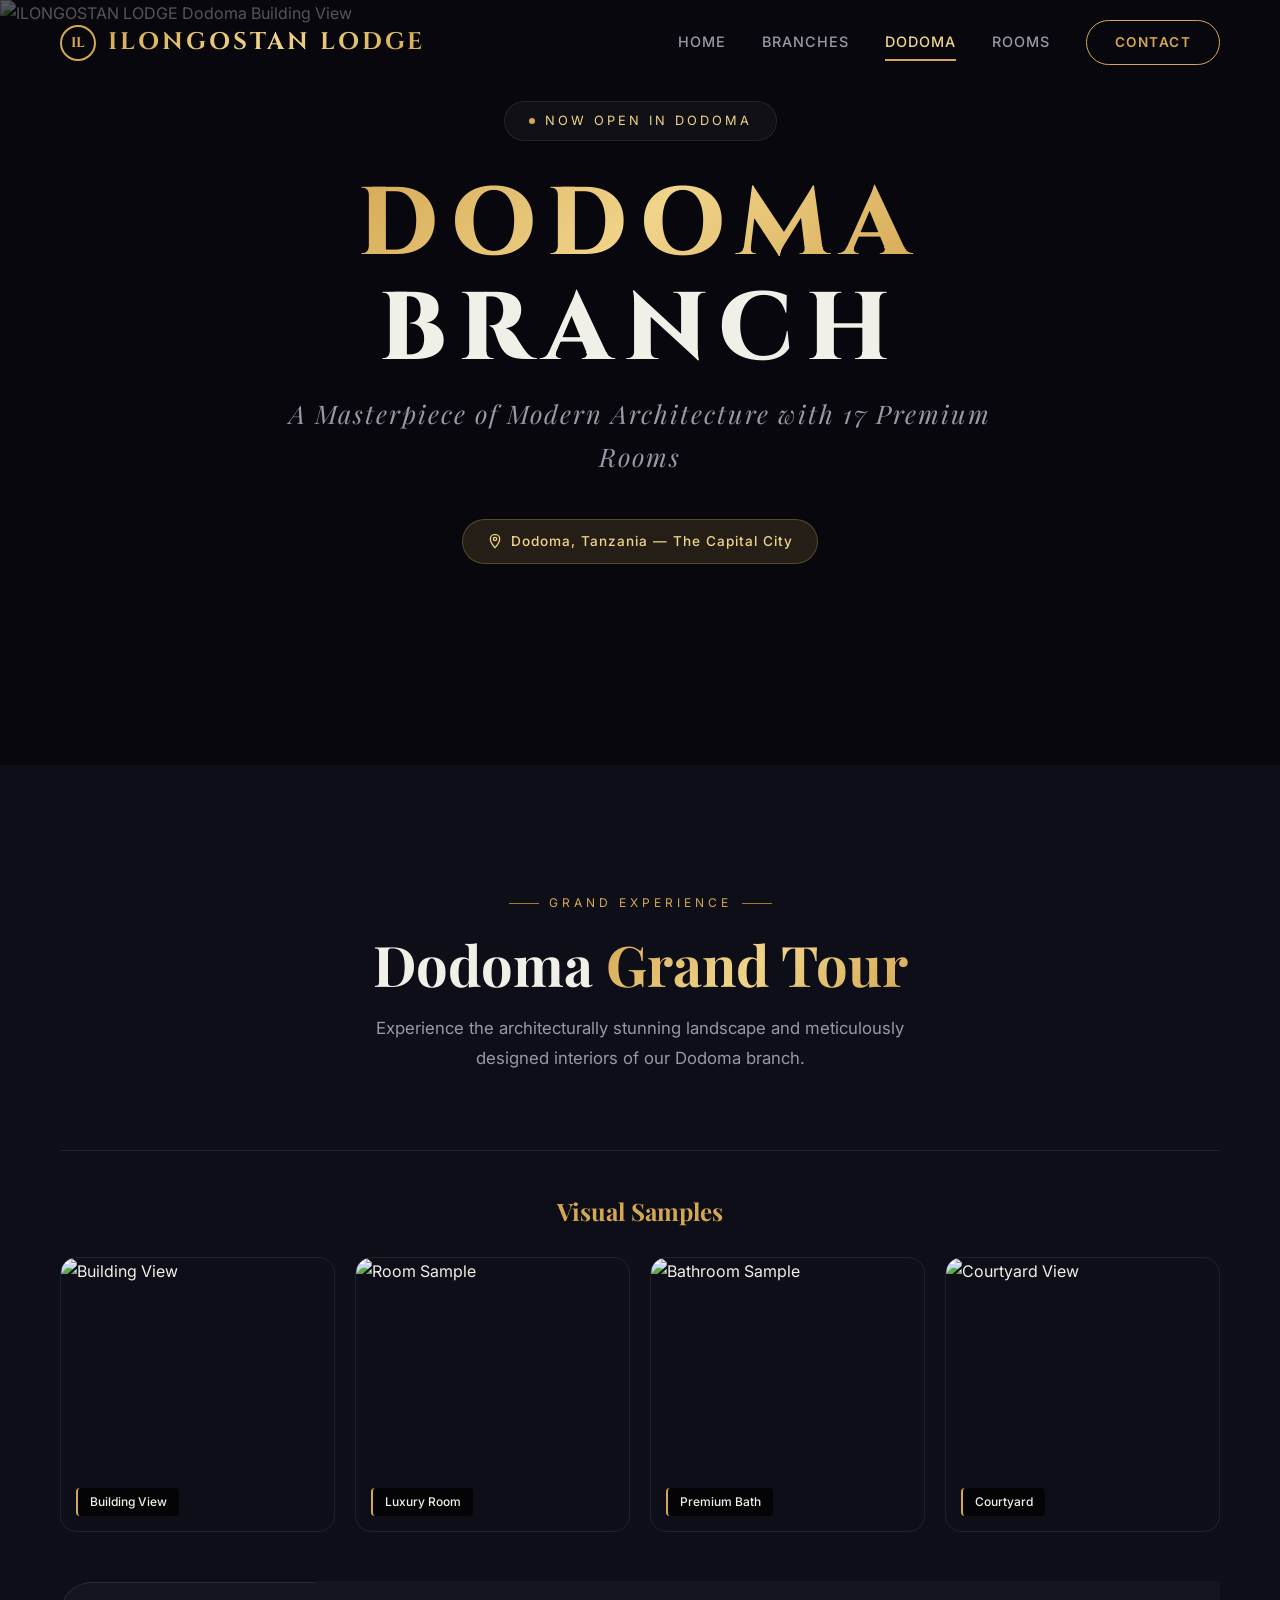
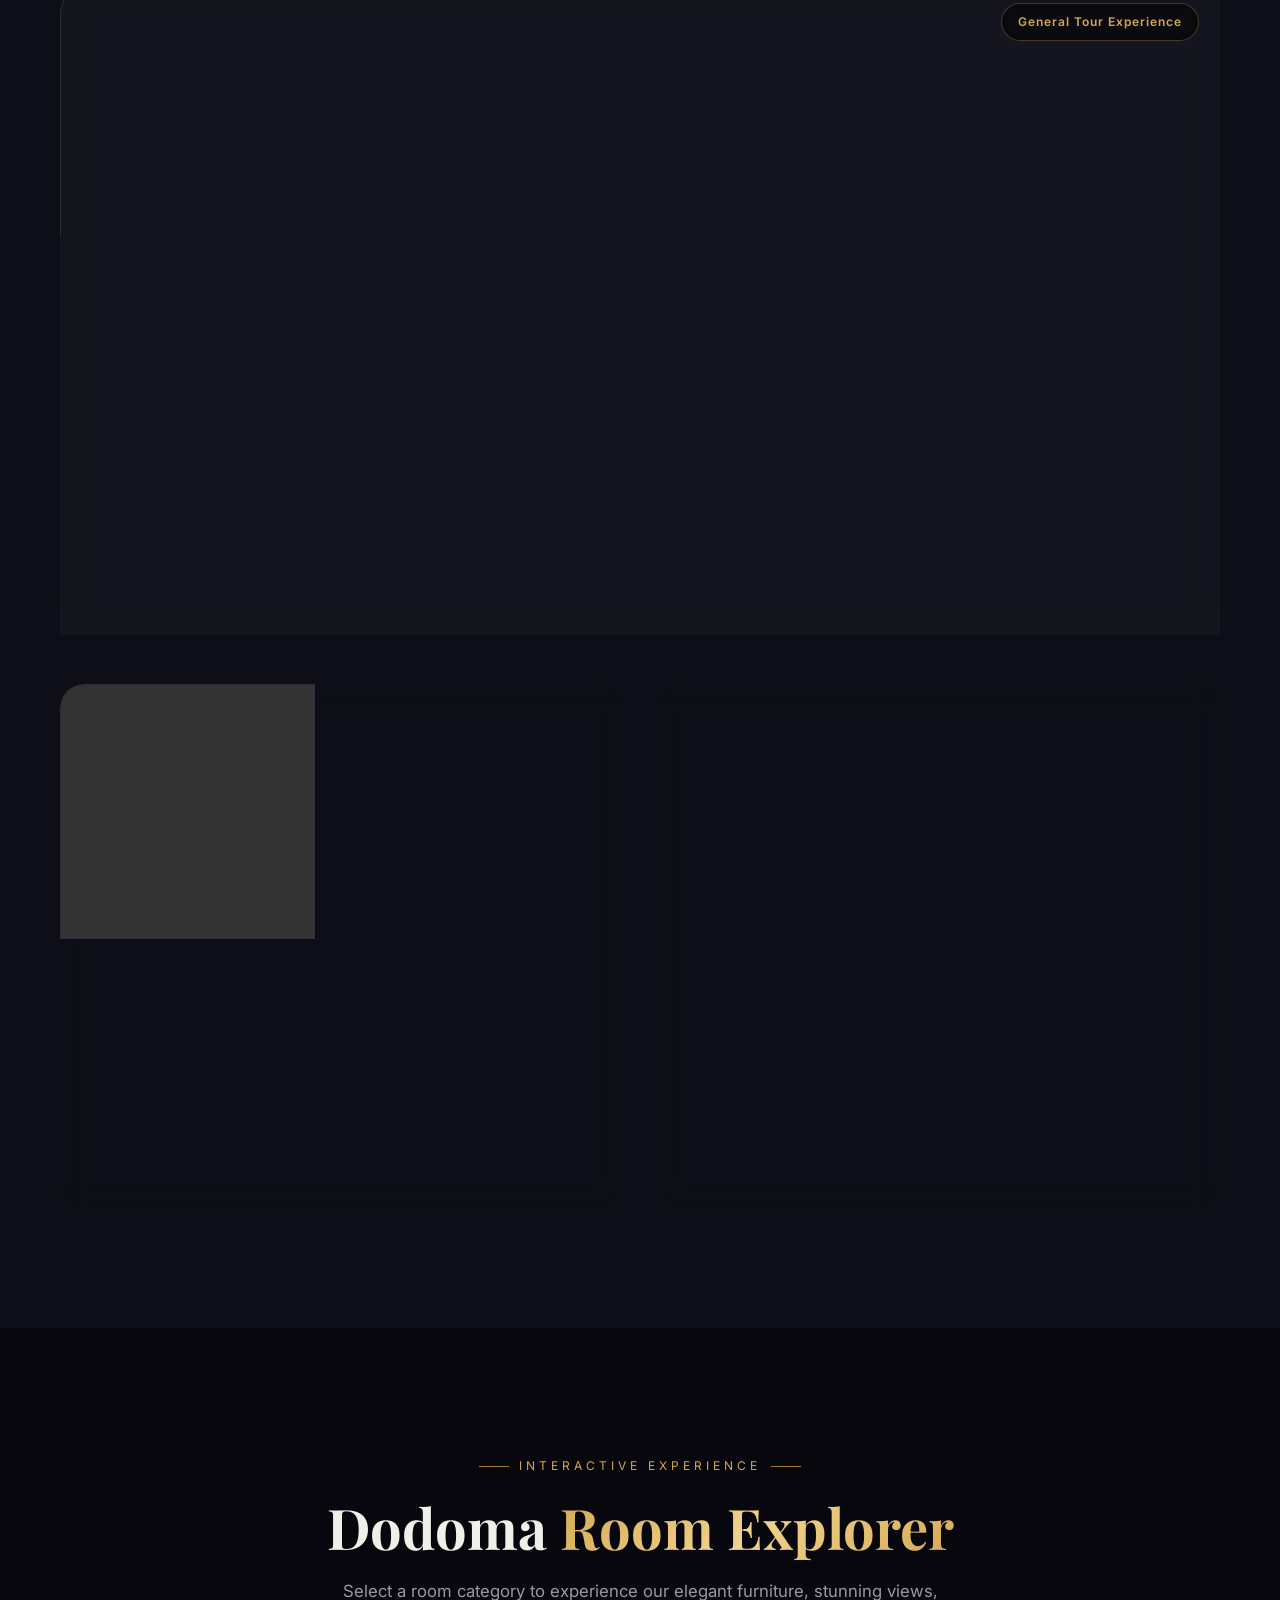
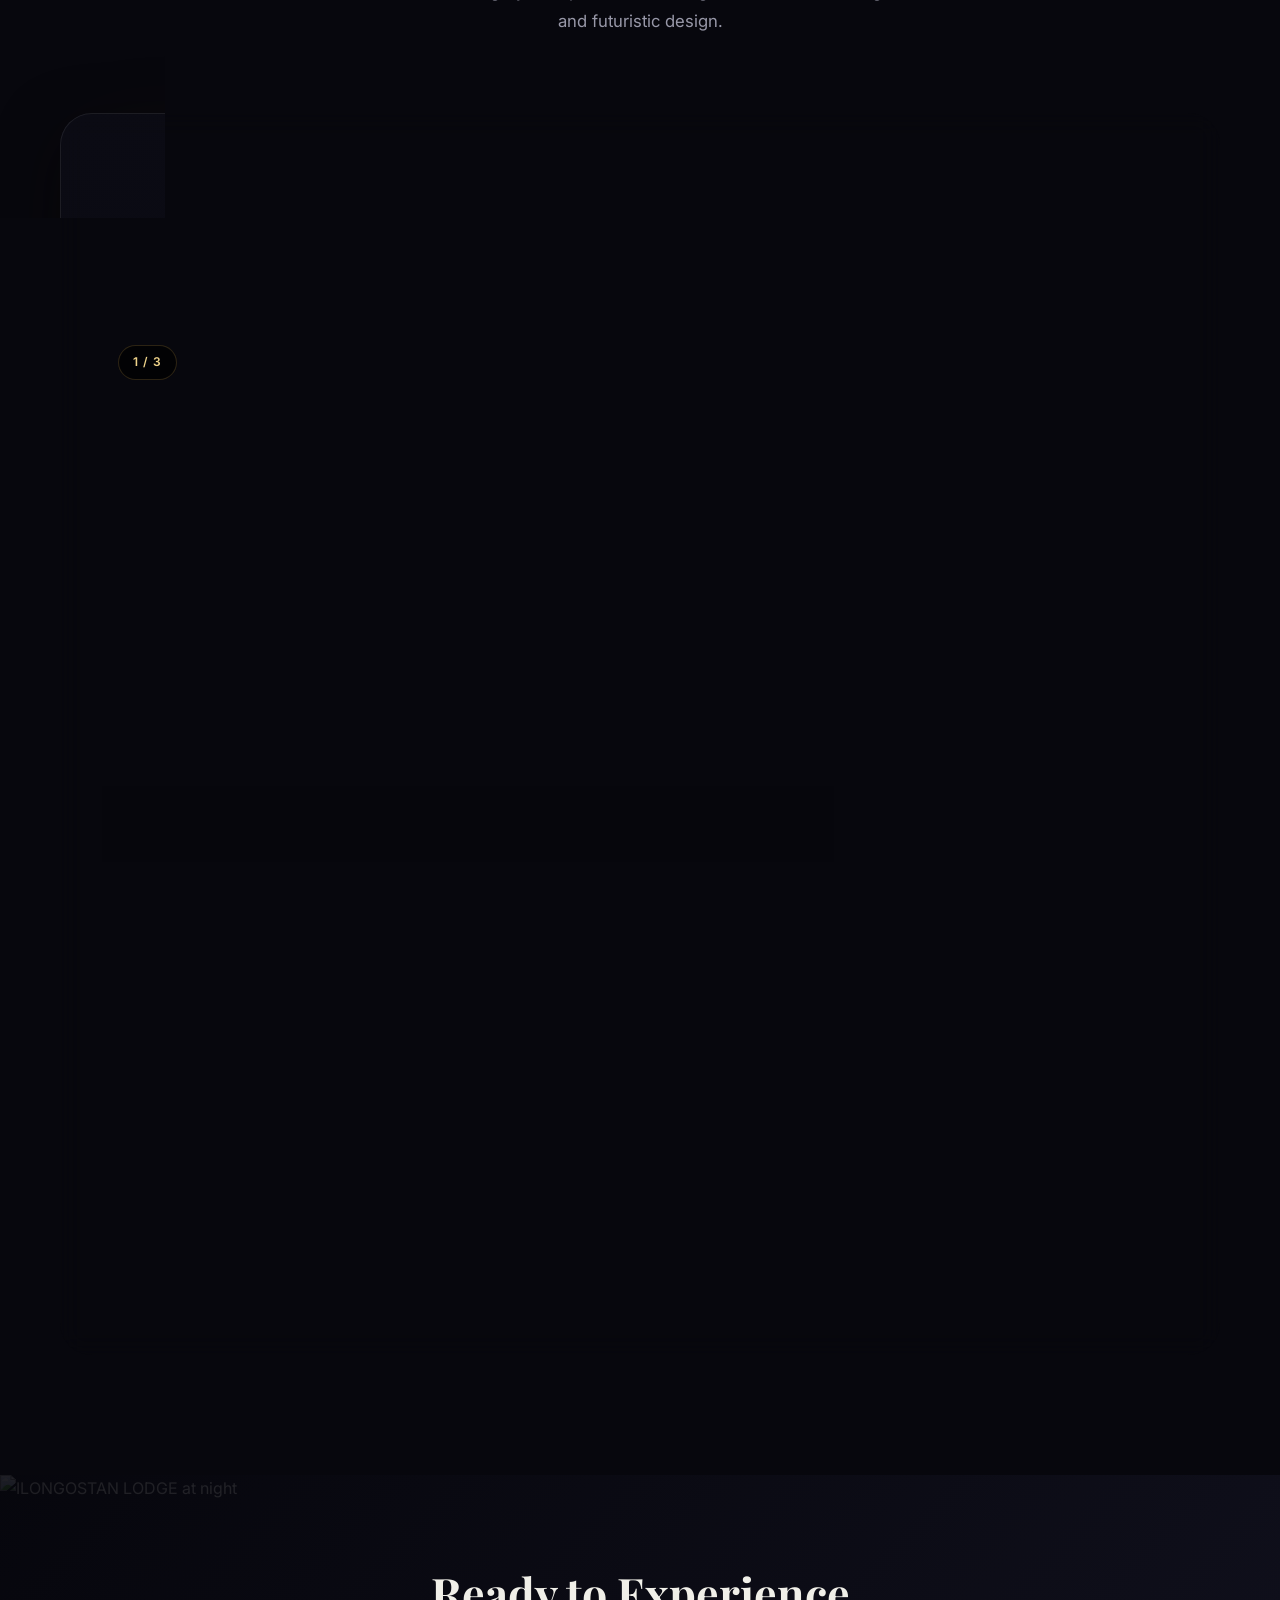
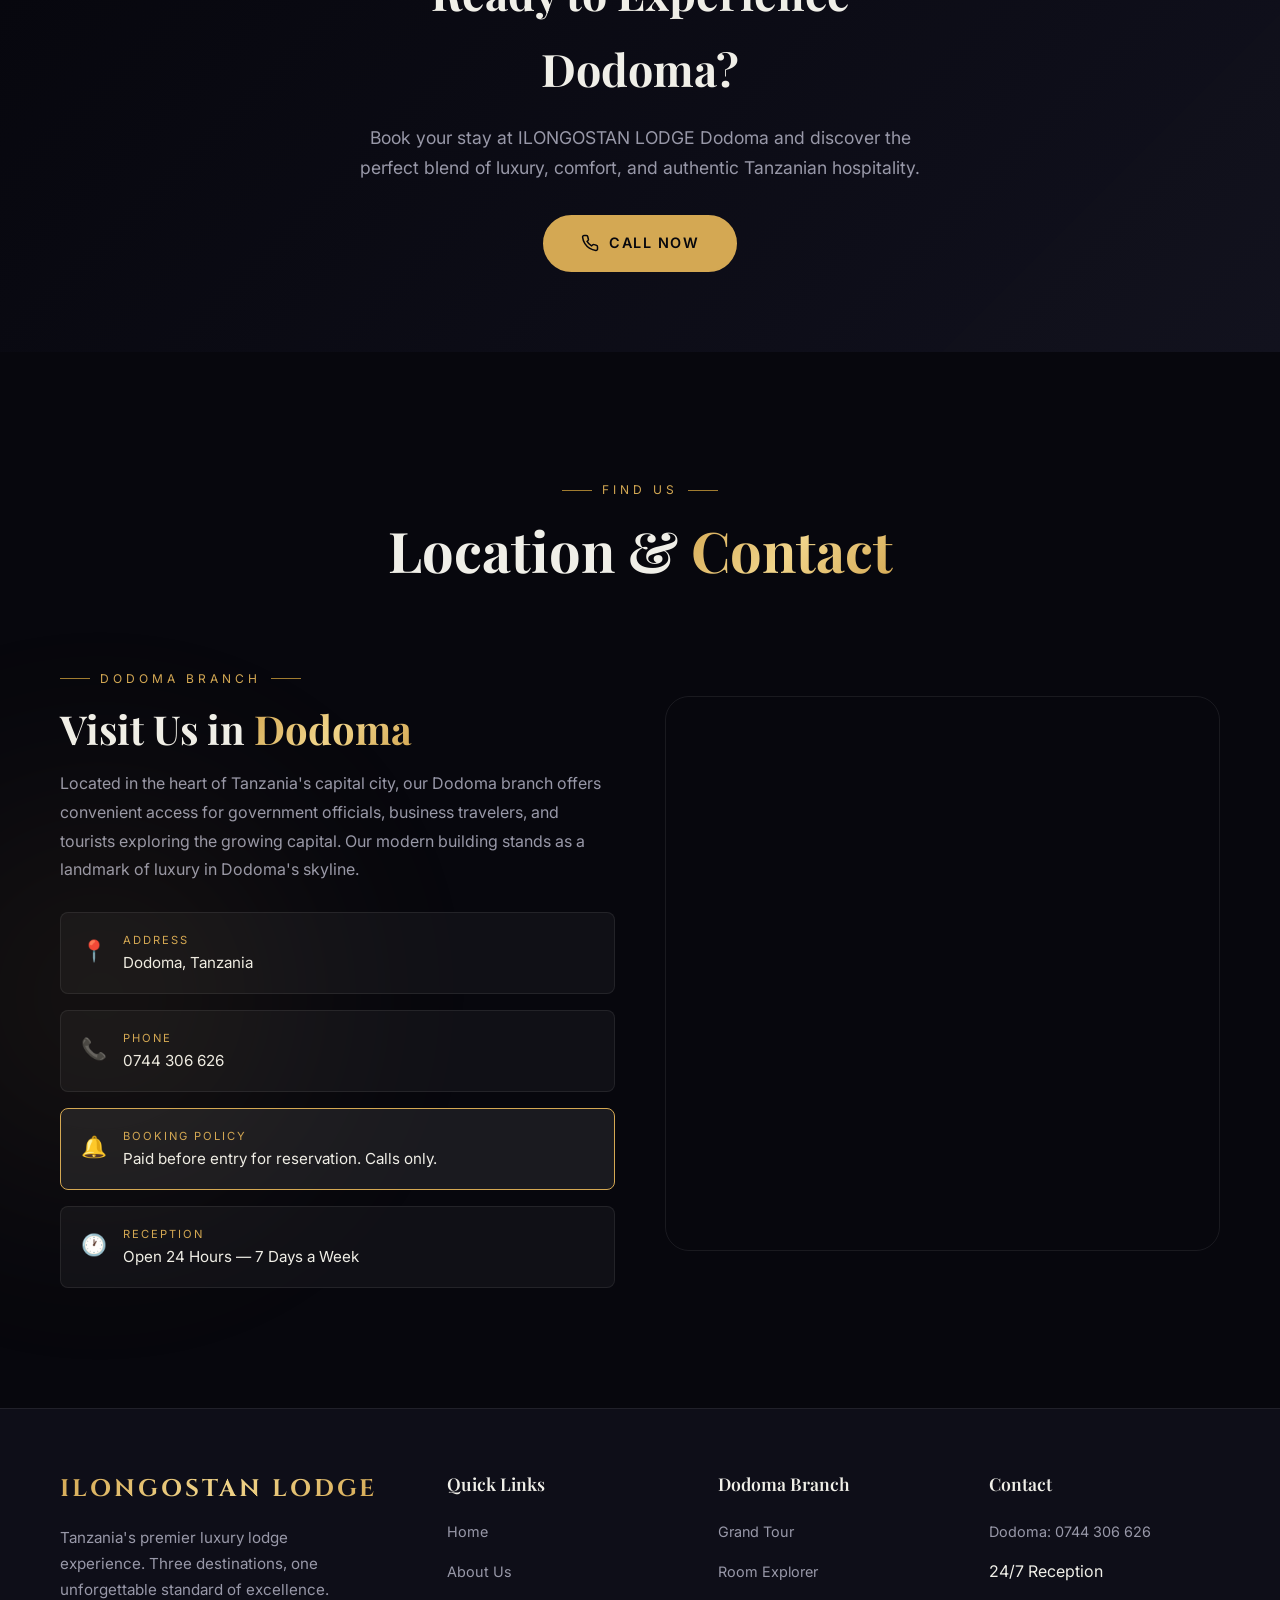
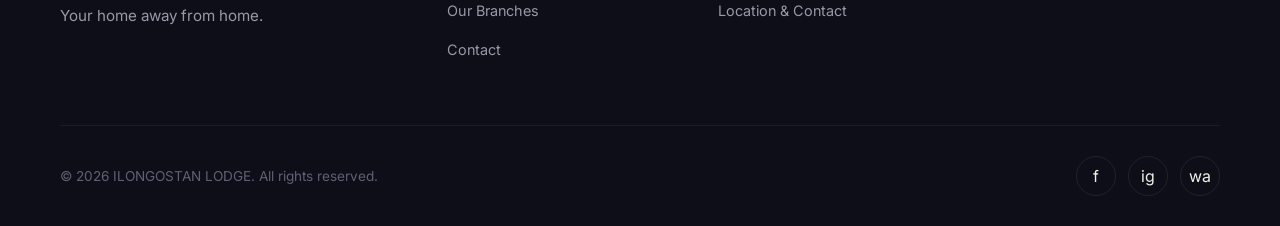
==== commit 54996f22: "Convert logic, optimize gallery, map fixed & LFS added" ====
--- a/dodoma.html
+++ b/dodoma.html
@@ -11,12 +11,12 @@
   <meta property="og:title" content="ILONGOSTAN LODGE — Dodoma Branch">
   <meta property="og:description" content="Experience luxury at its finest in Tanzania's capital. Modern architecture, premium rooms, and exceptional service.">
   <meta property="og:type" content="website">
-  <meta property="og:image" content="photo/IMG-20260330-WA0016.jpg">
+  <meta property="og:image" content="TOUR/photo/IMG-20260330-WA0016.jpg">
   
   <title>Dodoma Branch — ILONGOSTAN LODGE | Tanzania's Capital</title>
   
-  <link rel="stylesheet" href="style.css">
-  <link rel="stylesheet" href="dodoma.css">
+  <link rel="stylesheet" href="style.css?v=2.0">
+  <link rel="stylesheet" href="dodoma.css?v=2.0">
   <link rel="icon" type="image/svg+xml" href="data:image/svg+xml,<svg xmlns='http://www.w3.org/2000/svg' viewBox='0 0 100 100'><text y='.9em' font-size='90'>🏨</text></svg>">
   
   <style>
@@ -99,7 +99,7 @@
         <a href="index.html" class="nav-link">Home</a>
         <a href="index.html#branches" class="nav-link">Branches</a>
         <a href="dodoma.html" class="nav-link active">Dodoma</a>
-        <a href="#gallery" class="nav-link">Gallery</a>
+        <a href="#explore" class="nav-link">Rooms</a>
         <a href="#contact-dodoma" class="nav-cta">Contact</a>
       </div>
       
@@ -113,10 +113,8 @@
   
   <!-- Hero Section with Video Background -->
   <section class="dodoma-hero">
-    <div class="dodoma-hero-video">
-      <video autoplay muted loop playsinline poster="photo/IMG-20260330-WA0016.jpg">
-        <source src="video/general/VID-20260330-WA0024.mp4" type="video/mp4">
-      </video>
+    <div class="dodoma-hero-bg">
+      <img src="TOUR/photo/IMG-20260330-WA0016.jpg" alt="ILONGOSTAN LODGE Dodoma Building View">
     </div>
     <div class="dodoma-hero-overlay"></div>
     <div class="hero-particles"></div>
@@ -133,7 +131,7 @@
       </h1>
       
       <p class="hero-subtitle">
-        A Masterpiece of Modern Architecture in Tanzania's Capital
+        A Masterpiece of Modern Architecture with 17 Premium Rooms
       </p>
       
       <div class="location-tag">
@@ -143,246 +141,229 @@
     </div>
   </section>
   
-  <!-- Video Showcase Section -->
-  <section class="section video-showcase" id="videos">
+  <!-- General Tour Section -->
+  <section class="section tour-section" id="tour">
     <div class="container">
       <div class="section-header reveal">
-        <div class="section-tag">Virtual Tour</div>
-        <h2 class="section-title">Experience <span class="highlight">Dodoma</span> In Motion</h2>
+        <div class="section-tag">Grand Experience</div>
+        <h2 class="section-title">Dodoma <span class="highlight">Grand Tour</span></h2>
         <p class="section-desc">
-          Take a virtual walkthrough of our stunning Dodoma branch — from the grand reception to the elegant hallways.
+          Experience the architecturally stunning landscape and meticulously designed interiors of our Dodoma branch.
         </p>
       </div>
-      
-      <div class="video-featured">
-        <!-- Reception Video (Featured/Large) -->
-        <div class="video-card reveal delay-1">
-          <video controls preload="metadata" data-autoplay poster="photo/IMG-20260330-WA0015.jpg">
-            <source src="video/reception/VID-20260330-WA0022.mp4" type="video/mp4">
-            Your browser does not support the video tag.
-          </video>
-          <div class="video-card-info">
-            <span class="video-card-title">🏛️ The Grand Reception</span>
-            <span class="video-card-badge">Featured</span>
-          </div>
-        </div>
-        
-        <!-- Hallway Video -->
-        <div class="video-card reveal delay-2">
-          <video controls preload="metadata" data-autoplay>
-            <source src="video/hall way/VID-20260330-WA0021.mp4" type="video/mp4">
-            Your browser does not support the video tag.
-          </video>
-          <div class="video-card-info">
-            <span class="video-card-title">🚪 Elegant Hallways</span>
-            <span class="video-card-badge">Walkthrough</span>
-          </div>
-        </div>
-        
-        <!-- General Video -->
-        <div class="video-card reveal delay-3">
-          <video controls preload="metadata" data-autoplay>
-            <source src="video/general/VID-20260330-WA0024.mp4" type="video/mp4">
-            Your browser does not support the video tag.
-          </video>
-          <div class="video-card-info">
-            <span class="video-card-title">🏨 General Overview</span>
-            <span class="video-card-badge">Full Tour</span>
+
+      <div class="tour-layout">
+        <!-- Sample Gallery (Building, Rooms, Bathrooms) — NOW FIRST -->
+        <div class="tour-gallery reveal">
+          <div class="section-header-compact">
+            <h3>Visual Samples</h3>
+          </div>
+          <div class="tour-gallery-grid">
+            <div class="tour-gallery-item reveal delay-1" data-full-view="TOUR/photo/IMG-20260330-WA0016.jpg">
+              <img src="TOUR/photo/IMG-20260330-WA0016.jpg" alt="Building View" loading="lazy">
+              <span class="gallery-tag">Building View</span>
+            </div>
+            <div class="tour-gallery-item reveal delay-2" data-full-view="TOUR/photo/IMG-20260330-WA0013.jpg">
+              <img src="TOUR/photo/IMG-20260330-WA0013.jpg" alt="Room Sample" loading="lazy">
+              <span class="gallery-tag">Luxury Room</span>
+            </div>
+            <div class="tour-gallery-item reveal delay-3" data-full-view="TOUR/photo/IMG-20260330-WA0019.jpg">
+              <img src="TOUR/photo/IMG-20260330-WA0019.jpg" alt="Bathroom Sample" loading="lazy">
+              <span class="gallery-tag">Premium Bath</span>
+            </div>
+            <div class="tour-gallery-item reveal delay-4" data-full-view="TOUR/photo/IMG-20260330-WA0017.jpg">
+              <img src="TOUR/photo/IMG-20260330-WA0017.jpg" alt="Courtyard View" loading="lazy">
+              <span class="gallery-tag">Courtyard</span>
+            </div>
+          </div>
+        </div>
+
+        <!-- Main Featured Tour (General) -->
+        <div class="tour-featured reveal">
+          <div class="video-container glass-card">
+            <video preload="metadata" controls poster="TOUR/photo/IMG-20260330-WA0016.jpg" class="tour-video">
+              <source src="TOUR/video/general/VID-20260330-WA0024.mp4" type="video/mp4">
+              Your browser does not support the video tag.
+            </video>
+            <div class="video-label">General Tour Experience</div>
+          </div>
+        </div>
+
+        <!-- Secondary Highlights Grid -->
+        <div class="tour-stats-grid">
+          <div class="tour-highlight reveal delay-1">
+            <div class="video-item glass-card">
+              <video preload="metadata" controls class="tour-video">
+                <source src="TOUR/video/reception/VID-20260330-WA0022.mp4" type="video/mp4">
+              </video>
+              <div class="video-info">
+                <h3>The Grand Reception</h3>
+                <p>A welcome in a majestic atmosphere.</p>
+              </div>
+            </div>
+          </div>
+          <div class="tour-highlight reveal delay-2">
+            <div class="video-item glass-card">
+              <video preload="metadata" controls class="tour-video">
+                <source src="TOUR/video/hall way/20260401_100956.mp4" type="video/mp4">
+              </video>
+              <div class="video-info">
+                <h3>Elegant Hallways</h3>
+                <p>Polished stone paths leading to your sanctuary.</p>
+              </div>
+            </div>
           </div>
         </div>
       </div>
     </div>
   </section>
-  
-  <!-- Photo Gallery Section -->
-  <section class="section" id="gallery">
+
+  <!-- Room Explorer Section -->
+  <section class="section room-explorer" id="explore">
     <div class="container">
       <div class="section-header reveal">
-        <div class="section-tag">Gallery</div>
-        <h2 class="section-title">Dodoma <span class="highlight">Gallery</span></h2>
+        <div class="section-tag">Interactive Experience</div>
+        <h2 class="section-title">Dodoma <span class="highlight">Room Explorer</span></h2>
         <p class="section-desc">
-          Explore every corner of our Dodoma branch through our curated photo collection. Click any image to enlarge.
+          Select a room category to experience our elegant furniture, stunning views, and futuristic design.
         </p>
       </div>
-      
-      <div class="gallery-grid">
-        <!-- Building Exterior - Night Front (Featured, large) -->
-        <div class="gallery-item span-2 reveal delay-1" data-lightbox="photo/IMG-20260330-WA0016.jpg">
-          <img src="photo/IMG-20260330-WA0016.jpg" alt="ILONGOSTAN LODGE Dodoma - Stunning Night Exterior" loading="lazy">
-          <div class="gallery-item-overlay">
-            <span class="gallery-item-label">✨ Building Exterior — Night View</span>
-          </div>
-        </div>
-        
-        <!-- Building Exterior - Courtyard -->
-        <div class="gallery-item reveal delay-2" data-lightbox="photo/IMG-20260330-WA0017.jpg">
-          <img src="photo/IMG-20260330-WA0017.jpg" alt="ILONGOSTAN LODGE Dodoma - Courtyard Night View" loading="lazy">
-          <div class="gallery-item-overlay">
-            <span class="gallery-item-label">🌙 Courtyard View</span>
-          </div>
-        </div>
-        
-        <!-- Building Exterior - Distance -->
-        <div class="gallery-item reveal delay-3" data-lightbox="photo/IMG-20260330-WA0018.jpg">
-          <img src="photo/IMG-20260330-WA0018.jpg" alt="ILONGOSTAN LODGE Dodoma - Building at Night" loading="lazy">
-          <div class="gallery-item-overlay">
-            <span class="gallery-item-label">🌃 Panoramic Night View</span>
-          </div>
-        </div>
-        
-        <!-- Reception/Lounge -->
-        <div class="gallery-item reveal delay-1" data-lightbox="photo/IMG-20260330-WA0015.jpg">
-          <img src="photo/IMG-20260330-WA0015.jpg" alt="ILONGOSTAN LODGE Dodoma - Elegant Lounge" loading="lazy">
-          <div class="gallery-item-overlay">
-            <span class="gallery-item-label">🛋️ Reception Lounge</span>
-          </div>
-        </div>
-        
-        <!-- Room 1 - Bed with wall light -->
-        <div class="gallery-item reveal delay-2" data-lightbox="photo/IMG-20260330-WA0013.jpg">
-          <img src="photo/IMG-20260330-WA0013.jpg" alt="ILONGOSTAN LODGE Dodoma - Luxury Room" loading="lazy">
-          <div class="gallery-item-overlay">
-            <span class="gallery-item-label">🛏️ Deluxe Room</span>
-          </div>
-        </div>
-        
-        <!-- Room 2 - Bed with AC -->
-        <div class="gallery-item reveal delay-3" data-lightbox="photo/IMG-20260330-WA0014.jpg">
-          <img src="photo/IMG-20260330-WA0014.jpg" alt="ILONGOSTAN LODGE Dodoma - Premium Room" loading="lazy">
-          <div class="gallery-item-overlay">
-            <span class="gallery-item-label">🛏️ Premium Suite</span>
-          </div>
-        </div>
-        
-        <!-- Bathroom -->
-        <div class="gallery-item reveal delay-1" data-lightbox="photo/IMG-20260330-WA0019.jpg">
-          <img src="photo/IMG-20260330-WA0019.jpg" alt="ILONGOSTAN LODGE Dodoma - Modern Bathroom" loading="lazy">
-          <div class="gallery-item-overlay">
-            <span class="gallery-item-label">🚿 Luxury Bathroom</span>
-          </div>
-        </div>
-      </div>
-    </div>
-    
-    <div class="ambient-glow gold" style="top: 30%; right: -100px;"></div>
+
+      <div class="explorer-container reveal">
+        <!-- Room Type Selectors -->
+        <div class="explorer-nav">
+          <button class="explorer-tab active" data-room="standard">
+            <span class="tab-icon">🏠</span>
+            <span class="tab-label">Standard</span>
+            <span class="tab-desc">Comfort & Value</span>
+          </button>
+          <button class="explorer-tab" data-room="executive">
+            <span class="tab-icon">💼</span>
+            <span class="tab-label">Executive</span>
+            <span class="tab-desc">Business Luxury</span>
+          </button>
+          <button class="explorer-tab" data-room="king">
+            <span class="tab-icon">👑</span>
+            <span class="tab-label">Royal King</span>
+            <span class="tab-desc">The Grand Suite</span>
+          </button>
+          <button class="explorer-tab" data-room="prince">
+            <span class="tab-icon">🤴</span>
+            <span class="tab-label">Royal Prince</span>
+            <span class="tab-desc">Elegant Sizing</span>
+          </button>
+          <button class="explorer-tab" data-room="queen">
+            <span class="tab-icon">👸</span>
+            <span class="tab-label">Royal Queen</span>
+            <span class="tab-desc">Luxury Balcony</span>
+          </button>
+        </div>
+
+        <!-- Dynamic Content Area -->
+        <div class="explorer-content">
+          <div class="explorer-display">
+            <!-- Left: Visual Column -->
+            <div class="explorer-visual">
+              <!-- Featured Hero Image -->
+              <div class="visual-hero" id="explorerHero">
+                <img id="heroImage" src="" alt="Room Featured View">
+                <div class="hero-overlay-badge" id="heroCounter">1 / 3</div>
+                <button class="hero-nav hero-prev" id="heroPrev" aria-label="Previous image">&#8249;</button>
+                <button class="hero-nav hero-next" id="heroNext" aria-label="Next image">&#8250;</button>
+                <button class="hero-fullscreen" id="heroFullscreen" aria-label="View fullscreen">
+                  <svg width="18" height="18" viewBox="0 0 24 24" fill="none" stroke="currentColor" stroke-width="2"><path d="M8 3H5a2 2 0 00-2 2v3m18 0V5a2 2 0 00-2-2h-3m0 18h3a2 2 0 002-2v-3M3 16v3a2 2 0 002 2h3"/></svg>
+                </button>
+              </div>
+              
+              <!-- Thumbnail Strip -->
+              <div class="visual-thumbstrip" id="explorerThumbs">
+                <!-- JS will populate thumbnails -->
+              </div>
+
+              <!-- Video Experience -->
+              <div class="visual-video-section">
+                <div class="video-section-label">
+                  <svg width="14" height="14" viewBox="0 0 24 24" fill="none" stroke="currentColor" stroke-width="2"><polygon points="5 3 19 12 5 21 5 3"/></svg>
+                  Video Experience
+                </div>
+                <div class="video-wrapper">
+                  <video id="explorerVideo" controls muted playsinline preload="metadata">
+                    <source src="" type="video/mp4">
+                  </video>
+                </div>
+              </div>
+            </div>
+
+            <!-- Right: Info Column -->
+            <div class="explorer-info">
+              <div class="room-category-badge" id="roomCategory">STANDARD</div>
+              <h3 id="roomTitle">Standard Room</h3>
+              <p id="roomDesc">Our standard rooms offer elegant design and premium furniture at an affordable price. Experience the ILONGOSTAN standard.</p>
+              
+              <div class="room-features" id="roomFeatures">
+                <div class="room-feature">
+                  <span class="feature-icon">🛏️</span>
+                  <div>
+                    <span class="feature-label">Premium Bed</span>
+                    <span class="feature-detail">King-size comfort</span>
+                  </div>
+                </div>
+                <div class="room-feature">
+                  <span class="feature-icon">❄️</span>
+                  <div>
+                    <span class="feature-label">Climate Control</span>
+                    <span class="feature-detail">Split AC system</span>
+                  </div>
+                </div>
+                <div class="room-feature">
+                  <span class="feature-icon">🚿</span>
+                  <div>
+                    <span class="feature-label">Private Bath</span>
+                    <span class="feature-detail">Stone-finished</span>
+                  </div>
+                </div>
+                <div class="room-feature">
+                  <span class="feature-icon">✨</span>
+                  <div>
+                    <span class="feature-label">Luxury Finish</span>
+                    <span class="feature-detail">Dark wood & stone</span>
+                  </div>
+                </div>
+              </div>
+
+              <div class="room-image-count" id="roomImageCount">
+                <svg width="16" height="16" viewBox="0 0 24 24" fill="none" stroke="currentColor" stroke-width="2"><rect x="3" y="3" width="18" height="18" rx="2" ry="2"/><circle cx="8.5" cy="8.5" r="1.5"/><polyline points="21 15 16 10 5 21"/></svg>
+                <span>3 Photos</span> · 
+                <svg width="16" height="16" viewBox="0 0 24 24" fill="none" stroke="currentColor" stroke-width="2"><polygon points="5 3 19 12 5 21 5 3"/></svg>
+                <span>1 Video Tour</span>
+              </div>
+
+              <a href="tel:0744306626" class="btn btn-primary room-book-btn">
+                <svg class="btn-icon" viewBox="0 0 24 24" fill="none" stroke="currentColor" stroke-width="2"><path d="M22 16.92v3a2 2 0 01-2.18 2 19.79 19.79 0 01-8.63-3.07 19.5 19.5 0 01-6-6 19.79 19.79 0 01-3.07-8.67A2 2 0 014.11 2h3a2 2 0 012 1.72c.127.96.361 1.903.7 2.81a2 2 0 01-.45 2.11L8.09 9.91a16 16 0 006 6l1.27-1.27a2 2 0 012.11-.45c.907.339 1.85.573 2.81.7A2 2 0 0122 16.92z"/></svg>
+                Book This Room
+              </a>
+            </div>
+          </div>
+        </div>
+      </div>
+    </div>
   </section>
-  
-  <!-- Rooms & Amenities -->
-  <section class="section" id="rooms" style="background: var(--bg-secondary);">
-    <div class="container">
-      <div class="section-header reveal">
-        <div class="section-tag">Accommodation</div>
-        <h2 class="section-title">Rooms & <span class="highlight">Amenities</span></h2>
-        <p class="section-desc">
-          Every room at our Dodoma branch is a sanctuary of comfort, designed with the finest materials and furnished to perfection.
-        </p>
-      </div>
-      
-      <!-- Room Showcase 1 -->
-      <div class="rooms-showcase reveal" style="margin-bottom: 60px;">
-        <div class="room-image">
-          <img src="photo/IMG-20260330-WA0013.jpg" alt="Deluxe Room" loading="lazy">
-        </div>
-        <div class="room-details">
-          <h3>Deluxe Rooms</h3>
-          <p>
-            Step into spacious comfort with our Deluxe Rooms. Featuring elegant dark wood furniture, premium white bedding, designer wall-mounted ambient lighting, and polished stone floors — every element has been curated to provide a restful, luxurious retreat. Floor-to-ceiling glass doors open to natural ventilation and light.
-          </p>
-          <div class="amenities-list">
-            <div class="amenity-item">
-              <span class="check">✓</span>
-              <span>Premium King-Size Bed</span>
-            </div>
-            <div class="amenity-item">
-              <span class="check">✓</span>
-              <span>Split Air Conditioning</span>
-            </div>
-            <div class="amenity-item">
-              <span class="check">✓</span>
-              <span>Ambient Wall Lighting</span>
-            </div>
-            <div class="amenity-item">
-              <span class="check">✓</span>
-              <span>Polished Stone Floors</span>
-            </div>
-            <div class="amenity-item">
-              <span class="check">✓</span>
-              <span>Private En-Suite Bathroom</span>
-            </div>
-            <div class="amenity-item">
-              <span class="check">✓</span>
-              <span>Sitting Area with Chairs</span>
-            </div>
-            <div class="amenity-item">
-              <span class="check">✓</span>
-              <span>Designer Curtains</span>
-            </div>
-            <div class="amenity-item">
-              <span class="check">✓</span>
-              <span>Bedside Nightstand</span>
-            </div>
-          </div>
-        </div>
-      </div>
-      
-      <!-- Room Showcase 2 (reversed) -->
-      <div class="rooms-showcase reveal" style="direction: rtl;">
-        <div class="room-image" style="direction: ltr;">
-          <img src="photo/IMG-20260330-WA0019.jpg" alt="Luxury Bathroom" loading="lazy">
-        </div>
-        <div class="room-details" style="direction: ltr;">
-          <h3>Spa-Grade Bathrooms</h3>
-          <p>
-            Our bathrooms are a destination of their own. Fully clad in premium grey stone tiles, each bathroom features a luxury rain shower system with adjustable handheld heads, backlit circular mirrors, elegant pedestal sinks, and chrome fixtures — creating a spa-like experience right in your room.
-          </p>
-          <div class="amenities-list">
-            <div class="amenity-item">
-              <span class="check">✓</span>
-              <span>Rain Shower System</span>
-            </div>
-            <div class="amenity-item">
-              <span class="check">✓</span>
-              <span>Stone-Finished Walls</span>
-            </div>
-            <div class="amenity-item">
-              <span class="check">✓</span>
-              <span>Backlit LED Mirror</span>
-            </div>
-            <div class="amenity-item">
-              <span class="check">✓</span>
-              <span>Pedestal Sink</span>
-            </div>
-            <div class="amenity-item">
-              <span class="check">✓</span>
-              <span>Chrome Fixtures</span>
-            </div>
-            <div class="amenity-item">
-              <span class="check">✓</span>
-              <span>Complimentary Toiletries</span>
-            </div>
-          </div>
-        </div>
-      </div>
-    </div>
-  </section>
+
+
   
   <!-- CTA Banner -->
   <section class="cta-banner">
     <div class="cta-banner-bg">
-      <img src="photo/IMG-20260330-WA0018.jpg" alt="ILONGOSTAN LODGE at night" loading="lazy">
+      <img src="TOUR/photo/IMG-20260330-WA0018.jpg" alt="ILONGOSTAN LODGE at night" loading="lazy">
     </div>
     <div class="cta-banner-overlay"></div>
     <div class="cta-content reveal">
       <h2>Ready to Experience <span class="highlight">Dodoma</span>?</h2>
       <p>Book your stay at ILONGOSTAN LODGE Dodoma and discover the perfect blend of luxury, comfort, and authentic Tanzanian hospitality.</p>
       <div class="cta-actions">
-        <a href="tel:+255767306626" class="btn btn-primary">
+        <a href="tel:0744306626" class="btn btn-primary">
           <svg class="btn-icon" viewBox="0 0 24 24" fill="none" stroke="currentColor" stroke-width="2"><path d="M22 16.92v3a2 2 0 01-2.18 2 19.79 19.79 0 01-8.63-3.07 19.5 19.5 0 01-6-6 19.79 19.79 0 01-3.07-8.67A2 2 0 014.11 2h3a2 2 0 012 1.72c.127.96.361 1.903.7 2.81a2 2 0 01-.45 2.11L8.09 9.91a16 16 0 006 6l1.27-1.27a2 2 0 012.11-.45c.907.339 1.85.573 2.81.7A2 2 0 0122 16.92z"/></svg>
           Call Now
-        </a>
-        <a href="mailto:ilongo1@yahoo.com" class="btn btn-outline">
-          <svg class="btn-icon" viewBox="0 0 24 24" fill="none" stroke="currentColor" stroke-width="2"><path d="M4 4h16c1.1 0 2 .9 2 2v12c0 1.1-.9 2-2 2H4c-1.1 0-2-.9-2-2V6c0-1.1.9-2 2-2z"/><polyline points="22,6 12,13 2,6"/></svg>
-          Email Us
         </a>
       </div>
     </div>
@@ -409,21 +390,21 @@
               <span class="icon">📍</span>
               <div>
                 <div class="label">Address</div>
-                <div class="value">Dodoma City Center, Dodoma, Tanzania</div>
+                <div class="value">Dodoma, Tanzania</div>
               </div>
             </div>
             <div class="location-info-card">
               <span class="icon">📞</span>
               <div>
                 <div class="label">Phone</div>
-                <div class="value"><a href="tel:+255767306626">+255 767 306 626</a></div>
-              </div>
-            </div>
-            <div class="location-info-card">
-              <span class="icon">✉️</span>
+                <div class="value"><a href="tel:0744306626">0744 306 626</a></div>
+              </div>
+            </div>
+            <div class="location-info-card" style="background: var(--glass-bg-hover); border-color: var(--gold);">
+              <span class="icon">🔔</span>
               <div>
-                <div class="label">Email</div>
-                <div class="value"><a href="mailto:ilongo1@yahoo.com">ilongo1@yahoo.com</a></div>
+                <div class="label">Booking Policy</div>
+                <div class="value">Paid before entry for reservation. Calls only.</div>
               </div>
             </div>
             <div class="location-info-card">
@@ -438,7 +419,7 @@
         
         <div class="location-map-frame reveal-right">
           <iframe 
-            src="https://www.google.com/maps/embed?pb=!1m18!1m12!1m3!1d63625.34!2d35.7!3d-6.17!2m3!1f0!2f0!3f0!3m2!1i1024!2i768!4f13.1!3m3!1m2!1s0x184de556d1c2bcc7%3A0xe4b782dc045b2b5c!2sDodoma%2C%20Tanzania!5e0!3m2!1sen!2s!4v1"
+            src="https://www.google.com/maps/embed?pb=!1m18!1m12!1m3!1d3967.5855452285!2d35.74790781!3d-6.160475899999999!2m3!1f0!2f0!3f0!3m2!1i1024!2i768!4f13.1!3m3!1m2!1s0x184de50002b66217%3A0x30a03666a5d842d5!2sIlongostan%20lodge%20dodoma!5e0!3m2!1sen!2stz!4v1712000000000!5m2!1sen!2stz"
             allowfullscreen="" 
             loading="lazy" 
             referrerpolicy="no-referrer-when-downgrade"
@@ -475,9 +456,8 @@
         <div>
           <h4 class="footer-title">Dodoma Branch</h4>
           <ul class="footer-links">
-            <li><a href="#videos">Video Tours</a></li>
-            <li><a href="#gallery">Photo Gallery</a></li>
-            <li><a href="#rooms">Rooms & Amenities</a></li>
+            <li><a href="#tour">Grand Tour</a></li>
+            <li><a href="#explore">Room Explorer</a></li>
             <li><a href="#contact-dodoma">Location & Contact</a></li>
           </ul>
         </div>
@@ -485,8 +465,7 @@
         <div>
           <h4 class="footer-title">Contact</h4>
           <ul class="footer-links">
-            <li><a href="tel:+255767306626">+255 767 306 626</a></li>
-            <li><a href="mailto:ilongo1@yahoo.com">ilongo1@yahoo.com</a></li>
+            <li><a href="tel:0744306626">Dodoma: 0744 306 626</a></li>
             <li>24/7 Reception</li>
           </ul>
         </div>
@@ -519,7 +498,7 @@
   <!-- Back to Top -->
   <button class="back-to-top" id="backToTop" aria-label="Back to top">↑</button>
   
-  <script src="script.js"></script>
+  <script src="script.js?v=2.0"></script>
   <script>
     // Back to top button
     const backToTop = document.getElementById('backToTop');
--- a/style.css
+++ b/style.css
@@ -707,7 +707,6 @@
   overflow: hidden;
   aspect-ratio: 3/4;
   cursor: pointer;
-  group: true;
 }
 
 .branch-card-bg {
@@ -832,7 +831,7 @@
    ======================================== */
 .contact-content {
   display: grid;
-  grid-template-columns: 1fr 1.2fr;
+  grid-template-columns: 1.2fr 1fr;
   gap: 60px;
   align-items: start;
 }
@@ -866,9 +865,15 @@
   transition: var(--transition-base);
 }
 
-.contact-item:hover .contact-icon {
+.contact-item:hover .contact-icon,
+.contact-item.active .contact-icon {
   border-color: var(--gold);
   background: rgba(212, 168, 83, 0.1);
+}
+
+.contact-item.active {
+  background: rgba(212, 168, 83, 0.05);
+  border-color: var(--gold-dark);
 }
 
 .contact-label {
@@ -1348,6 +1353,11 @@
     width: 100%;
     justify-content: center;
   }
+
+  /* Orientation Specific Adjustments */
+  body.landscape .hero {
+    min-height: 120vh;
+  }
 }
 
 @media (max-width: 480px) {
@@ -1391,3 +1401,93 @@
   opacity: 1;
   pointer-events: all;
 }
+
+/* ========================================
+   LIGHTBOX — Futuristic Interaction
+   ======================================== */
+.lightbox {
+  position: fixed;
+  inset: 0;
+  background: rgba(7, 7, 13, 0.95);
+  backdrop-filter: blur(15px);
+  z-index: 10000;
+  display: flex;
+  align-items: center;
+  justify-content: center;
+  opacity: 0;
+  pointer-events: none;
+  transition: all 0.5s var(--ease-out-expo);
+  padding: 40px;
+}
+
+.lightbox.active {
+  opacity: 1;
+  pointer-events: auto;
+}
+
+.lightbox-content {
+  max-width: 90%;
+  max-height: 90%;
+  position: relative;
+  transform: scale(0.9);
+  transition: transform 0.5s var(--ease-out-expo);
+}
+
+.lightbox.active .lightbox-content {
+  transform: scale(1);
+}
+
+.lightbox-img {
+  width: 100%;
+  height: 100%;
+  object-fit: contain;
+  border-radius: var(--radius-md);
+  box-shadow: 0 30px 60px rgba(0,0,0,0.6);
+  border: 1px solid rgba(255,255,255,0.1);
+}
+
+.lightbox-close {
+  position: absolute;
+  top: 40px;
+  right: 40px;
+  background: none;
+  border: none;
+  color: var(--white);
+  font-size: 2.5rem;
+  cursor: pointer;
+  transition: transform 0.3s ease;
+  z-index: 10001;
+}
+
+.lightbox-close:hover {
+  transform: rotate(90deg) scale(1.1);
+  color: var(--gold);
+}
+
+@media (max-width: 768px) {
+  .lightbox { padding: 20px; }
+  .lightbox-close { top: 20px; right: 20px; }
+}
+
+/* ========================================
+   EXTRA FUTURISTIC EFFECTS
+   ======================================== */
+.glass-card {
+  background: rgba(255, 255, 255, 0.03) !important;
+  backdrop-filter: blur(12px) !important;
+  border: 1px solid rgba(255, 255, 255, 0.1) !important;
+}
+
+.gold-text-glow {
+  text-shadow: 0 0 20px rgba(212, 175, 55, 0.4);
+}
+
+/* Image Fade-In: Use animation that plays once when image paints */
+img[loading="lazy"] {
+  animation: imgFadeIn 0.8s var(--ease-out-expo) both;
+}
+
+@keyframes imgFadeIn {
+  from { opacity: 0; }
+  to { opacity: 1; }
+}
--- a/dodoma.css
+++ b/dodoma.css
@@ -5,37 +5,54 @@
 /* Hero with video background */
 .dodoma-hero {
   position: relative;
-  height: 100vh;
-  display: flex;
-  align-items: flex-end;
+  min-height: 85vh;
+  display: flex;
+  align-items: center;
   justify-content: center;
   overflow: hidden;
-}
-
-.dodoma-hero-video {
+  background: var(--bg-primary);
+}
+
+.dodoma-hero-bg {
   position: absolute;
   inset: 0;
   z-index: 0;
 }
 
-.dodoma-hero-video video {
+.dodoma-hero-bg img {
   width: 100%;
   height: 100%;
   object-fit: cover;
-}
-
-.dodoma-hero-overlay {
+  filter: brightness(0.5);
+  animation: slow-zoom 20s infinite alternate ease-in-out;
+}
+
+@keyframes slow-zoom {
+  0% { transform: scale(1); }
+  100% { transform: scale(1.1); }
+}
+
+.dodoma-hero-video {
   position: absolute;
   inset: 0;
   z-index: 1;
-  background: linear-gradient(
-    180deg,
-    rgba(7,7,13,0.3) 0%,
-    rgba(7,7,13,0.2) 30%,
-    rgba(7,7,13,0.6) 60%,
-    rgba(7,7,13,0.95) 85%,
-    #07070d 100%
-  );
+}
+
+.dodoma-hero-video video {
+  width: 100%;
+  height: 100%;
+  object-fit: cover;
+  opacity: 0.8;
+}
+
+.dodoma-hero-overlay {
+  position: absolute;
+  inset: 0;
+  background: linear-gradient(to bottom, 
+    rgba(7,7,13,0.3) 0%, 
+    rgba(7,7,13,0.6) 50%, 
+    var(--bg-primary) 100%);
+  z-index: 1;
 }
 
 .dodoma-hero-content {
@@ -75,264 +92,161 @@
 }
 
 /* ========================================
-   VIDEO SHOWCASE
+   TOUR SECTION (COMPREHENSIVE)
    ======================================== */
-.video-showcase {
+.tour-section {
   background: var(--bg-secondary);
-}
-
-.video-grid {
-  display: grid;
-  grid-template-columns: 1fr;
-  gap: 40px;
-}
-
-.video-card {
-  position: relative;
-  border-radius: var(--radius-lg);
-  overflow: hidden;
-  border: 1px solid var(--glass-border);
-  background: var(--bg-card);
-  transition: var(--transition-base);
-}
-
-.video-card:hover {
-  border-color: var(--glass-border-hover);
-  box-shadow: var(--shadow-gold);
-}
-
-.video-card video {
-  width: 100%;
+  position: relative;
+}
+
+.tour-layout {
+  display: flex;
+  flex-direction: column;
+  gap: 50px;
+}
+
+.tour-featured {
+  width: 100%;
+}
+
+.video-container {
+  position: relative;
+  border-radius: var(--radius-xl);
+  overflow: hidden;
   aspect-ratio: 16/9;
+  background: #000;
+}
+
+.tour-video {
+  width: 100%;
+  height: 100%;
   object-fit: cover;
   display: block;
-  background: #000;
-}
-
-.video-card-info {
-  padding: 24px 28px;
-  display: flex;
-  align-items: center;
-  justify-content: space-between;
-}
-
-.video-card-title {
-  font-family: var(--font-heading);
-  font-size: 1.2rem;
-  font-weight: 600;
-}
-
-.video-card-badge {
-  padding: 6px 16px;
-  background: rgba(212, 168, 83, 0.12);
-  border: 1px solid rgba(212, 168, 83, 0.25);
+  cursor: pointer;
+}
+
+.video-label {
+  position: absolute;
+  top: 20px;
+  right: 20px;
+  background: rgba(0,0,0,0.6);
+  backdrop-filter: blur(5px);
+  padding: 8px 16px;
   border-radius: 100px;
   font-size: 0.75rem;
   font-weight: 600;
-  letter-spacing: 1.5px;
-  text-transform: uppercase;
+  letter-spacing: 1px;
   color: var(--gold);
-}
-
-/* Featured video (larger) */
-.video-featured {
+  border: 1px solid rgba(212, 168, 83, 0.3);
+}
+
+.tour-stats-grid {
   display: grid;
-  grid-template-columns: 1.5fr 1fr;
+  grid-template-columns: 1fr 1fr;
   gap: 30px;
 }
 
-.video-featured .video-card:first-child {
-  grid-row: span 2;
-}
-
-.video-featured .video-card:first-child video {
-  aspect-ratio: auto;
-  height: 100%;
-}
-
-@media (max-width: 768px) {
-  .video-featured {
-    grid-template-columns: 1fr;
-  }
-  .video-featured .video-card:first-child {
-    grid-row: span 1;
-  }
-  .video-featured .video-card:first-child video {
-    aspect-ratio: 16/9;
-    height: auto;
-  }
-}
-
-/* ========================================
-   PHOTO GALLERY
-   ======================================== */
-.gallery-grid {
+.video-item {
+  position: relative;
+  border-radius: var(--radius-lg);
+  overflow: hidden;
+}
+
+.video-item video {
+  width: 100%;
+  aspect-ratio: 4/3;
+  object-fit: cover;
+  display: block;
+}
+
+.video-info {
+  padding: 20px;
+  background: var(--glass-bg);
+}
+
+.video-info h3 {
+  font-size: 1.1rem;
+  margin-bottom: 5px;
+  color: var(--gold-light);
+}
+
+.video-info p {
+  font-size: 0.9rem;
+  color: var(--white-muted);
+}
+
+/* Tour Sample Gallery */
+.tour-gallery {
+  padding-top: 40px;
+  border-top: 1px solid var(--glass-border);
+}
+
+.section-header-compact h3 {
+  font-size: 1.5rem;
+  font-family: var(--font-heading);
+  margin-bottom: 25px;
+  text-align: center;
+  color: var(--gold);
+}
+
+.tour-gallery-grid {
   display: grid;
   grid-template-columns: repeat(4, 1fr);
-  grid-auto-rows: 280px;
-  gap: 16px;
-}
-
-.gallery-item {
-  position: relative;
+  gap: 20px;
+}
+
+.tour-gallery-item {
+  position: relative;
+  aspect-ratio: 1/1;
   border-radius: var(--radius-md);
   overflow: hidden;
   cursor: pointer;
   border: 1px solid var(--glass-border);
-}
-
-.gallery-item img {
+  transition: all 0.5s var(--ease-out-expo);
+}
+
+.tour-gallery-item img {
   width: 100%;
   height: 100%;
   object-fit: cover;
-  transition: transform 0.8s var(--ease-out-expo);
-}
-
-.gallery-item:hover img {
-  transform: scale(1.08);
-}
-
-.gallery-item-overlay {
-  position: absolute;
-  inset: 0;
-  background: linear-gradient(180deg, transparent 40%, rgba(7,7,13,0.85) 100%);
-  opacity: 0;
-  transition: opacity 0.4s ease;
-  display: flex;
-  align-items: flex-end;
-  justify-content: flex-start;
-  padding: 20px;
-}
-
-.gallery-item:hover .gallery-item-overlay {
-  opacity: 1;
-}
-
-.gallery-item-label {
-  font-size: 0.85rem;
-  font-weight: 600;
-  letter-spacing: 0.5px;
-}
-
-/* Feature larger items */
-.gallery-item.span-2 {
-  grid-column: span 2;
-}
-
-.gallery-item.span-row-2 {
-  grid-row: span 2;
-}
-
-@media (max-width: 1024px) {
-  .gallery-grid {
-    grid-template-columns: repeat(3, 1fr);
-    grid-auto-rows: 240px;
+  transition: transform 0.8s ease;
+}
+
+.tour-gallery-item:hover img {
+  transform: scale(1.1);
+}
+
+.gallery-tag {
+  position: absolute;
+  bottom: 15px;
+  left: 15px;
+  background: rgba(0,0,0,0.7);
+  padding: 4px 12px;
+  border-radius: 4px;
+  font-size: 0.75rem;
+  font-weight: 500;
+  backdrop-filter: blur(4px);
+  color: var(--white);
+  border-left: 2px solid var(--gold);
+}
+
+@media (max-width: 992px) {
+  .tour-gallery-grid {
+    grid-template-columns: repeat(2, 1fr);
   }
 }
 
 @media (max-width: 768px) {
-  .gallery-grid {
-    grid-template-columns: repeat(2, 1fr);
-    grid-auto-rows: 200px;
-  }
-  .gallery-item.span-2 {
-    grid-column: span 1;
-  }
-}
-
-@media (max-width: 480px) {
-  .gallery-grid {
+  .tour-stats-grid {
     grid-template-columns: 1fr;
-    grid-auto-rows: 250px;
-  }
-}
-
-/* ========================================
-   ROOMS & AMENITIES
-   ======================================== */
-.rooms-showcase {
-  display: grid;
-  grid-template-columns: 1fr 1fr;
-  gap: 40px;
-  align-items: center;
-}
-
-.room-image {
-  position: relative;
-  border-radius: var(--radius-lg);
-  overflow: hidden;
-  aspect-ratio: 4/3;
-}
-
-.room-image img {
-  width: 100%;
-  height: 100%;
-  object-fit: cover;
-  transition: transform 0.8s var(--ease-out-expo);
-}
-
-.room-image:hover img {
-  transform: scale(1.05);
-}
-
-.room-image::after {
-  content: '';
-  position: absolute;
-  inset: 0;
-  border: 1px solid var(--glass-border);
-  border-radius: var(--radius-lg);
-  pointer-events: none;
-}
-
-.room-details h3 {
-  font-family: var(--font-heading);
-  font-size: 1.8rem;
-  font-weight: 700;
-  margin-bottom: 16px;
-}
-
-.room-details p {
-  font-size: 1rem;
-  color: var(--white-muted);
-  line-height: 1.8;
-  margin-bottom: 24px;
-}
-
-.amenities-list {
-  display: grid;
-  grid-template-columns: 1fr 1fr;
-  gap: 14px;
-}
-
-.amenity-item {
-  display: flex;
-  align-items: center;
-  gap: 12px;
-  font-size: 0.95rem;
-}
-
-.amenity-item .check {
-  width: 22px;
-  height: 22px;
-  display: flex;
-  align-items: center;
-  justify-content: center;
-  background: rgba(212, 168, 83, 0.15);
-  border-radius: 50%;
-  font-size: 0.65rem;
-  color: var(--gold);
-  flex-shrink: 0;
-}
-
-@media (max-width: 768px) {
-  .rooms-showcase {
+  }
+  .tour-gallery-grid {
     grid-template-columns: 1fr;
-    gap: 30px;
-  }
-  .amenities-list {
-    grid-template-columns: 1fr;
-  }
-}
+  }
+}
+
+
+
 
 /* ========================================
    LOCATION MAP SECTION
@@ -534,3 +448,495 @@
   gap: 16px;
   flex-wrap: wrap;
 }
+
+/* ========================================
+   ROOM EXPLORER (FUTURISTIC REDESIGN)
+   ======================================== */
+.room-explorer {
+  background: var(--bg-primary);
+  position: relative;
+}
+
+.explorer-container {
+  display: flex;
+  flex-direction: column;
+  gap: 40px;
+  background: linear-gradient(145deg, rgba(15, 15, 25, 0.6), rgba(10, 10, 18, 0.4));
+  border: 1px solid var(--glass-border);
+  border-radius: var(--radius-xl);
+  padding: 40px;
+  backdrop-filter: blur(12px);
+  box-shadow: 0 20px 60px rgba(0,0,0,0.5), 0 0 100px rgba(212,168,83,0.03);
+}
+
+/* Room Type Tabs */
+.explorer-nav {
+  display: flex;
+  justify-content: center;
+  gap: 12px;
+  flex-wrap: wrap;
+  padding-bottom: 30px;
+  border-bottom: 1px solid var(--glass-border);
+}
+
+.explorer-tab {
+  background: var(--glass-bg);
+  border: 1px solid var(--glass-border);
+  padding: 14px 20px;
+  border-radius: var(--radius-md);
+  color: var(--white);
+  cursor: pointer;
+  transition: all 0.4s var(--ease-out-expo);
+  text-align: center;
+  display: flex;
+  flex-direction: column;
+  align-items: center;
+  gap: 4px;
+  position: relative;
+  overflow: hidden;
+  min-width: 120px;
+}
+
+.explorer-tab .tab-icon {
+  font-size: 1.5rem;
+  margin-bottom: 2px;
+  transition: transform 0.4s var(--ease-out-expo);
+}
+
+.explorer-tab::after {
+  content: '';
+  position: absolute;
+  bottom: 0;
+  left: 0;
+  width: 100%;
+  height: 2px;
+  background: var(--gradient-gold);
+  transform: translateX(-100%);
+  transition: transform 0.4s var(--ease-out-expo);
+}
+
+.explorer-tab .tab-label {
+  font-family: var(--font-heading);
+  font-weight: 700;
+  font-size: 1rem;
+  letter-spacing: 0.5px;
+}
+
+.explorer-tab .tab-desc {
+  font-size: 0.65rem;
+  text-transform: uppercase;
+  letter-spacing: 1.5px;
+  opacity: 0.5;
+}
+
+.explorer-tab:hover {
+  background: rgba(212, 168, 83, 0.05);
+  border-color: var(--gold-dark);
+  transform: translateY(-3px);
+}
+
+.explorer-tab:hover .tab-icon {
+  transform: scale(1.2);
+}
+
+.explorer-tab.active {
+  background: rgba(212, 168, 83, 0.08);
+  border-color: var(--gold);
+  transform: translateY(-4px);
+  box-shadow: 0 10px 30px rgba(0,0,0,0.3), 0 0 25px rgba(212,175,55,0.08);
+}
+
+.explorer-tab.active::after {
+  transform: translateX(0);
+}
+
+.explorer-tab.active .tab-desc {
+  color: var(--gold-light);
+  opacity: 0.8;
+}
+
+.explorer-tab.active .tab-icon {
+  transform: scale(1.3);
+}
+
+/* Main Display Grid */
+.explorer-content {
+  transition: opacity 0.4s ease, transform 0.4s ease;
+}
+
+.explorer-display {
+  display: grid;
+  grid-template-columns: 1.4fr 0.6fr;
+  gap: 30px;
+  align-items: start;
+}
+
+/* Visual Column */
+.explorer-visual {
+  display: flex;
+  flex-direction: column;
+  gap: 0;
+  border-radius: var(--radius-lg);
+  overflow: hidden;
+  background: #000;
+  box-shadow: 0 20px 50px rgba(0,0,0,0.5);
+  border: 1px solid var(--glass-border);
+}
+
+/* Featured Hero Image */
+.visual-hero {
+  position: relative;
+  aspect-ratio: 16 / 10;
+  overflow: hidden;
+  cursor: pointer;
+  background: #0a0a15;
+}
+
+.visual-hero img {
+  width: 100%;
+  height: 100%;
+  object-fit: cover;
+  transition: opacity 0.3s ease, transform 0.6s ease;
+}
+
+.visual-hero:hover img {
+  transform: scale(1.03);
+}
+
+.hero-overlay-badge {
+  position: absolute;
+  top: 16px;
+  left: 16px;
+  background: rgba(0,0,0,0.65);
+  backdrop-filter: blur(8px);
+  padding: 6px 14px;
+  border-radius: 100px;
+  font-size: 0.75rem;
+  font-weight: 600;
+  letter-spacing: 1px;
+  color: var(--gold-light);
+  border: 1px solid rgba(212,168,83,0.2);
+}
+
+/* Hero Navigation Buttons */
+.hero-nav {
+  position: absolute;
+  top: 50%;
+  transform: translateY(-50%);
+  width: 44px;
+  height: 44px;
+  display: flex;
+  align-items: center;
+  justify-content: center;
+  background: rgba(0,0,0,0.5);
+  backdrop-filter: blur(8px);
+  border: 1px solid rgba(255,255,255,0.15);
+  border-radius: 50%;
+  color: white;
+  font-size: 1.5rem;
+  cursor: pointer;
+  transition: all 0.3s ease;
+  opacity: 0;
+  z-index: 5;
+}
+
+.visual-hero:hover .hero-nav {
+  opacity: 1;
+}
+
+.hero-nav:hover {
+  background: rgba(212,168,83,0.3);
+  border-color: var(--gold);
+  transform: translateY(-50%) scale(1.1);
+}
+
+.hero-prev { left: 12px; }
+.hero-next { right: 12px; }
+
+/* Fullscreen Button */
+.hero-fullscreen {
+  position: absolute;
+  top: 16px;
+  right: 16px;
+  width: 38px;
+  height: 38px;
+  display: flex;
+  align-items: center;
+  justify-content: center;
+  background: rgba(0,0,0,0.5);
+  backdrop-filter: blur(8px);
+  border: 1px solid rgba(255,255,255,0.15);
+  border-radius: 8px;
+  color: white;
+  cursor: pointer;
+  transition: all 0.3s ease;
+  opacity: 0;
+  z-index: 5;
+}
+
+.visual-hero:hover .hero-fullscreen {
+  opacity: 1;
+}
+
+.hero-fullscreen:hover {
+  background: rgba(212,168,83,0.3);
+  border-color: var(--gold);
+}
+
+/* Thumbnail Strip */
+.visual-thumbstrip {
+  display: flex;
+  gap: 6px;
+  padding: 10px 12px;
+  background: rgba(7,7,13,0.9);
+  backdrop-filter: blur(10px);
+  overflow-x: auto;
+  scroll-behavior: smooth;
+  scrollbar-width: thin;
+  scrollbar-color: var(--gold-dark) transparent;
+  border-top: 1px solid rgba(255,255,255,0.06);
+}
+
+.visual-thumbstrip::-webkit-scrollbar {
+  height: 4px;
+}
+
+.visual-thumbstrip::-webkit-scrollbar-track {
+  background: transparent;
+}
+
+.visual-thumbstrip::-webkit-scrollbar-thumb {
+  background: var(--gold-dark);
+  border-radius: 4px;
+}
+
+.thumb-item {
+  flex-shrink: 0;
+  width: 72px;
+  height: 54px;
+  border-radius: 6px;
+  overflow: hidden;
+  cursor: pointer;
+  border: 2px solid transparent;
+  transition: all 0.3s ease;
+  opacity: 0.5;
+}
+
+.thumb-item:hover {
+  opacity: 0.85;
+  border-color: rgba(255,255,255,0.2);
+}
+
+.thumb-item.active {
+  opacity: 1;
+  border-color: var(--gold);
+  box-shadow: 0 0 12px rgba(212,168,83,0.3);
+}
+
+.thumb-item img {
+  width: 100%;
+  height: 100%;
+  object-fit: cover;
+}
+
+/* Video Section */
+.visual-video-section {
+  border-top: 1px solid rgba(255,255,255,0.06);
+}
+
+.video-section-label {
+  display: flex;
+  align-items: center;
+  gap: 8px;
+  padding: 10px 16px;
+  font-size: 0.7rem;
+  font-weight: 600;
+  letter-spacing: 2px;
+  text-transform: uppercase;
+  color: var(--gold);
+  background: rgba(212,168,83,0.05);
+}
+
+.video-wrapper {
+  aspect-ratio: 16 / 9;
+  background: #000;
+}
+
+.video-wrapper video {
+  width: 100%;
+  height: 100%;
+  object-fit: cover;
+}
+
+/* Info Column */
+.explorer-info {
+  background: linear-gradient(145deg, rgba(20,20,35,0.7), rgba(12,12,22,0.9));
+  backdrop-filter: blur(20px);
+  border: 1px solid var(--glass-border);
+  padding: 36px 32px;
+  border-radius: var(--radius-lg);
+  position: relative;
+  overflow: hidden;
+  box-shadow: 0 20px 40px rgba(0,0,0,0.4);
+  display: flex;
+  flex-direction: column;
+  gap: 0;
+}
+
+.explorer-info::before {
+  content: '';
+  position: absolute;
+  top: -50%;
+  left: -50%;
+  width: 200%;
+  height: 200%;
+  background: radial-gradient(circle, rgba(212,175,55,0.04) 0%, transparent 70%);
+  pointer-events: none;
+}
+
+/* Category Badge */
+.room-category-badge {
+  display: inline-block;
+  font-size: 0.65rem;
+  font-weight: 700;
+  letter-spacing: 3px;
+  text-transform: uppercase;
+  color: var(--bg-primary);
+  background: var(--gradient-gold);
+  padding: 5px 16px;
+  border-radius: 100px;
+  margin-bottom: 16px;
+  width: fit-content;
+}
+
+.explorer-info h3 {
+  font-family: var(--font-brand);
+  font-size: 1.8rem;
+  letter-spacing: 2px;
+  margin-bottom: 12px;
+  color: var(--gold);
+  position: relative;
+}
+
+.explorer-info p {
+  color: var(--white-muted);
+  line-height: 1.7;
+  margin-bottom: 24px;
+  font-size: 0.95rem;
+}
+
+/* Room Features */
+.room-features {
+  display: grid;
+  grid-template-columns: 1fr 1fr;
+  gap: 12px;
+  margin-bottom: 24px;
+}
+
+.room-feature {
+  display: flex;
+  align-items: center;
+  gap: 10px;
+  padding: 10px 12px;
+  background: rgba(255,255,255,0.04);
+  border-radius: var(--radius-sm);
+  border: 1px solid rgba(255,255,255,0.05);
+  transition: all 0.3s ease;
+}
+
+.room-feature:hover {
+  border-color: rgba(212,168,83,0.2);
+  background: rgba(212,168,83,0.04);
+}
+
+.room-feature .feature-icon {
+  font-size: 1.2rem;
+  flex-shrink: 0;
+}
+
+.room-feature .feature-label {
+  display: block;
+  font-size: 0.85rem;
+  font-weight: 600;
+  color: var(--white);
+}
+
+.room-feature .feature-detail {
+  display: block;
+  font-size: 0.7rem;
+  color: var(--white-muted);
+  letter-spacing: 0.5px;
+}
+
+/* Image/Video Count */
+.room-image-count {
+  display: flex;
+  align-items: center;
+  gap: 6px;
+  font-size: 0.8rem;
+  color: var(--white-muted);
+  padding: 12px 0;
+  margin-bottom: 16px;
+  border-top: 1px solid rgba(255,255,255,0.06);
+  border-bottom: 1px solid rgba(255,255,255,0.06);
+}
+
+.room-image-count svg {
+  color: var(--gold);
+  flex-shrink: 0;
+}
+
+/* Book Button */
+.room-book-btn {
+  width: 100%;
+  justify-content: center;
+  padding: 16px 32px;
+  font-size: 0.9rem;
+}
+
+/* ========================================
+   RESPONSIVE — Room Explorer
+   ======================================== */
+@media (max-width: 1024px) {
+  .explorer-display {
+    grid-template-columns: 1fr;
+  }
+}
+
+@media (max-width: 768px) {
+  .explorer-container {
+    padding: 20px;
+  }
+  .explorer-nav {
+    justify-content: flex-start;
+    overflow-x: auto;
+    flex-wrap: nowrap;
+    padding-bottom: 20px;
+    gap: 8px;
+  }
+  .explorer-tab {
+    min-width: 120px;
+    flex-shrink: 0;
+    padding: 10px 14px;
+  }
+  .explorer-tab .tab-icon {
+    font-size: 1.2rem;
+  }
+  .explorer-tab .tab-label {
+    font-size: 0.85rem;
+  }
+  .visual-hero {
+    aspect-ratio: 16 / 11;
+  }
+  .thumb-item {
+    width: 60px;
+    height: 45px;
+  }
+  .explorer-info {
+    padding: 24px 20px;
+  }
+  .room-features {
+    grid-template-columns: 1fr;
+  }
+}
+
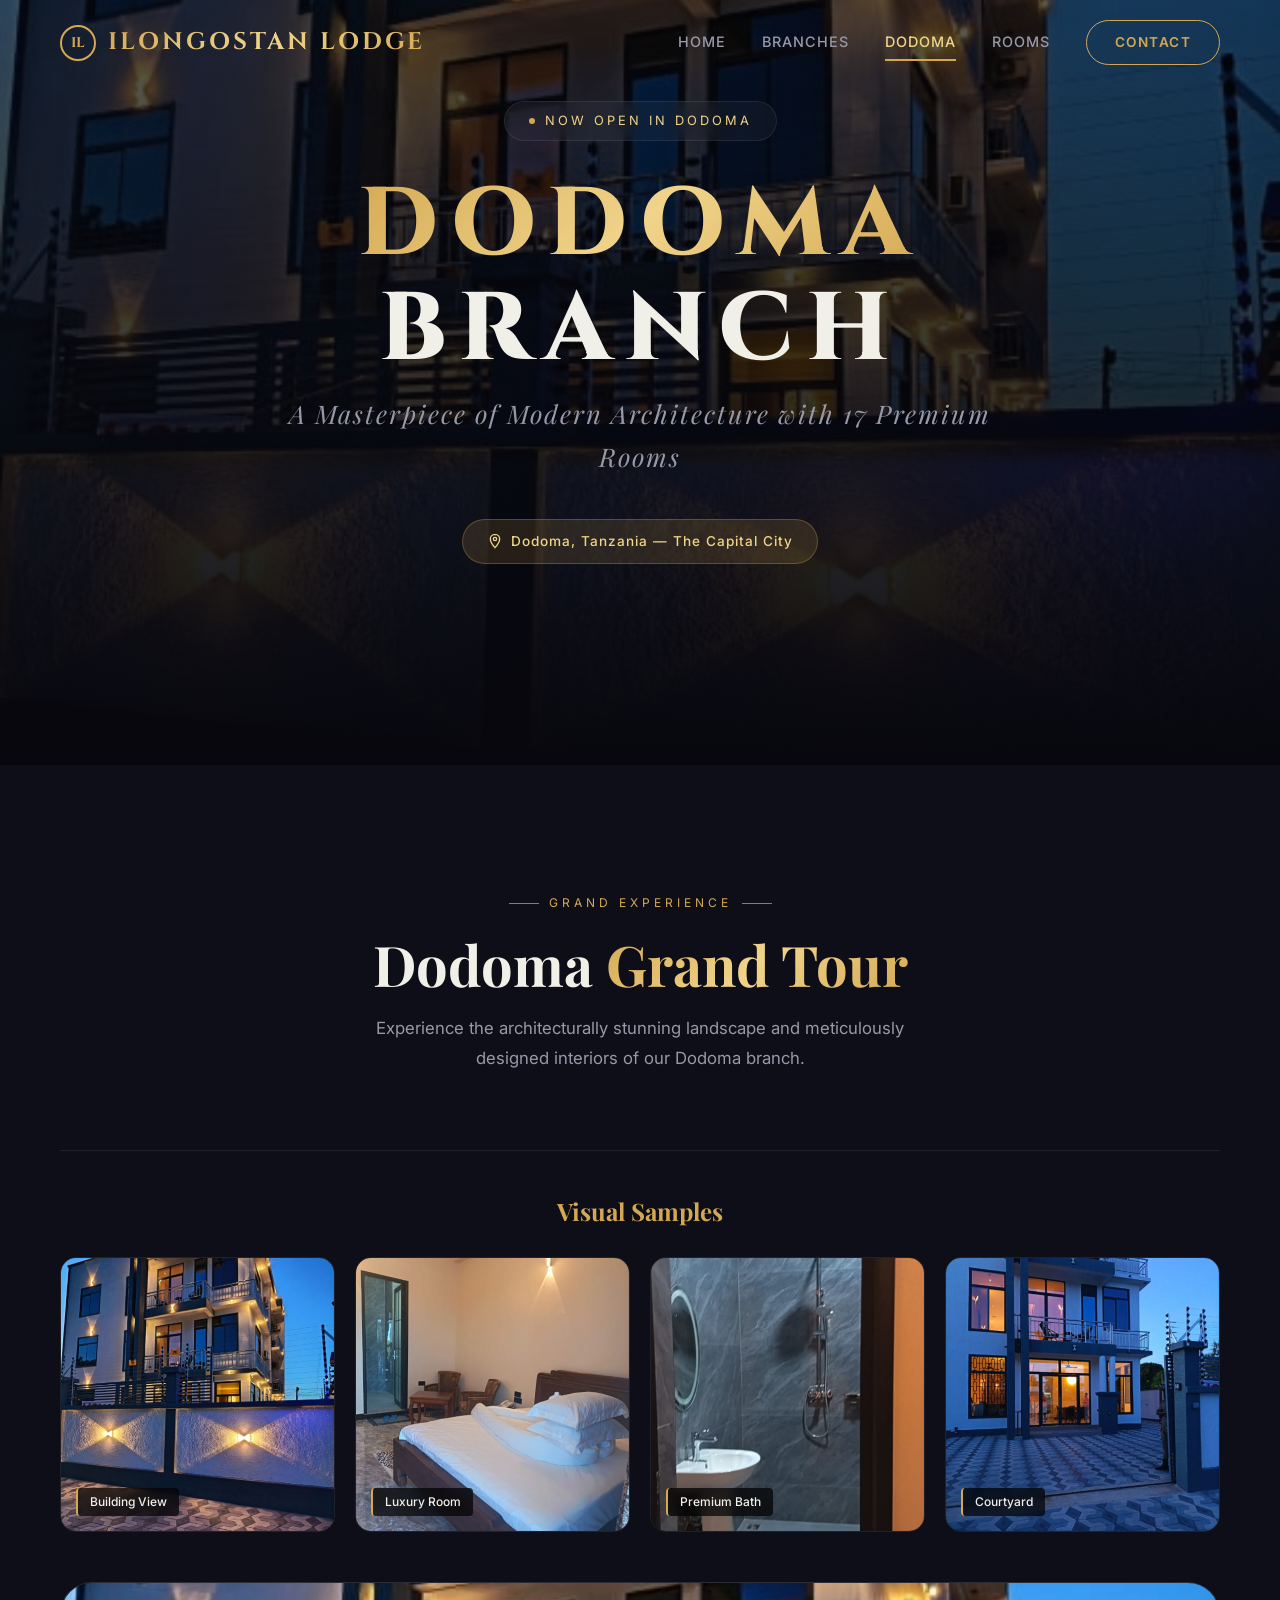
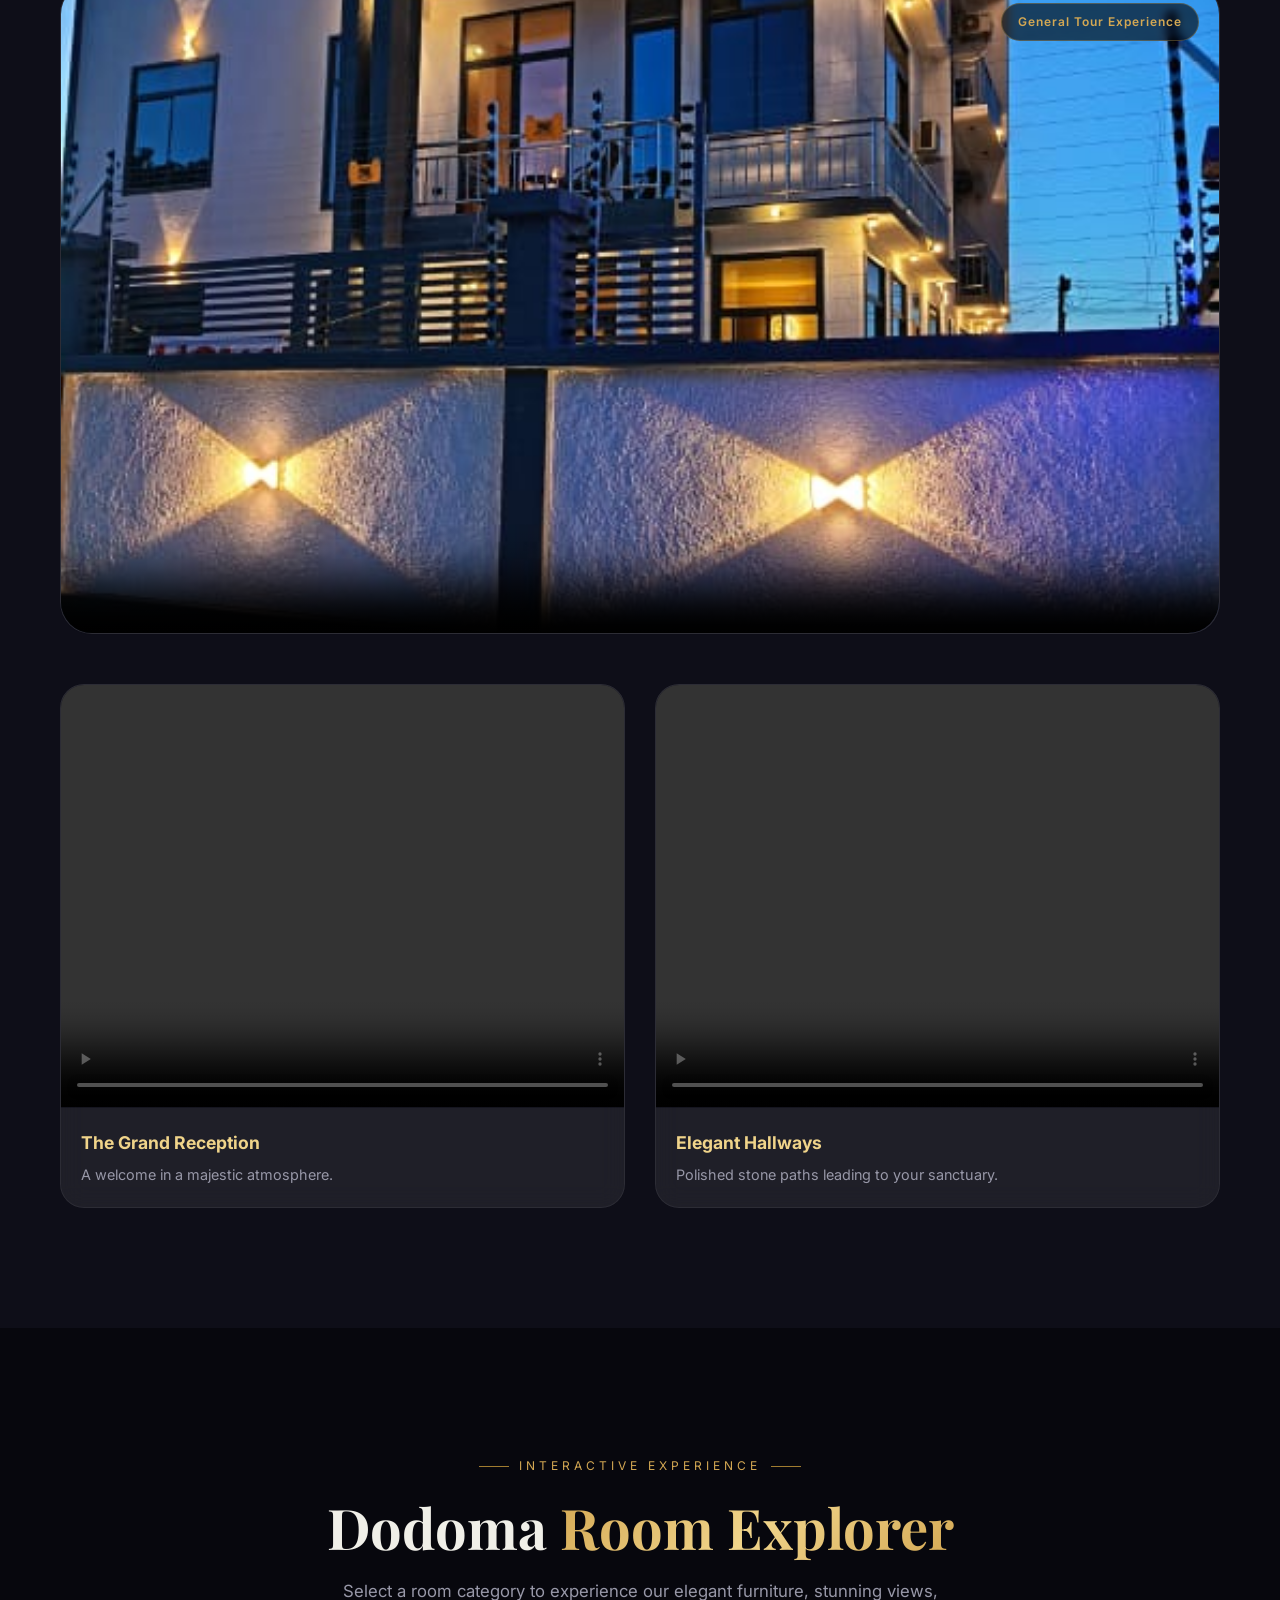
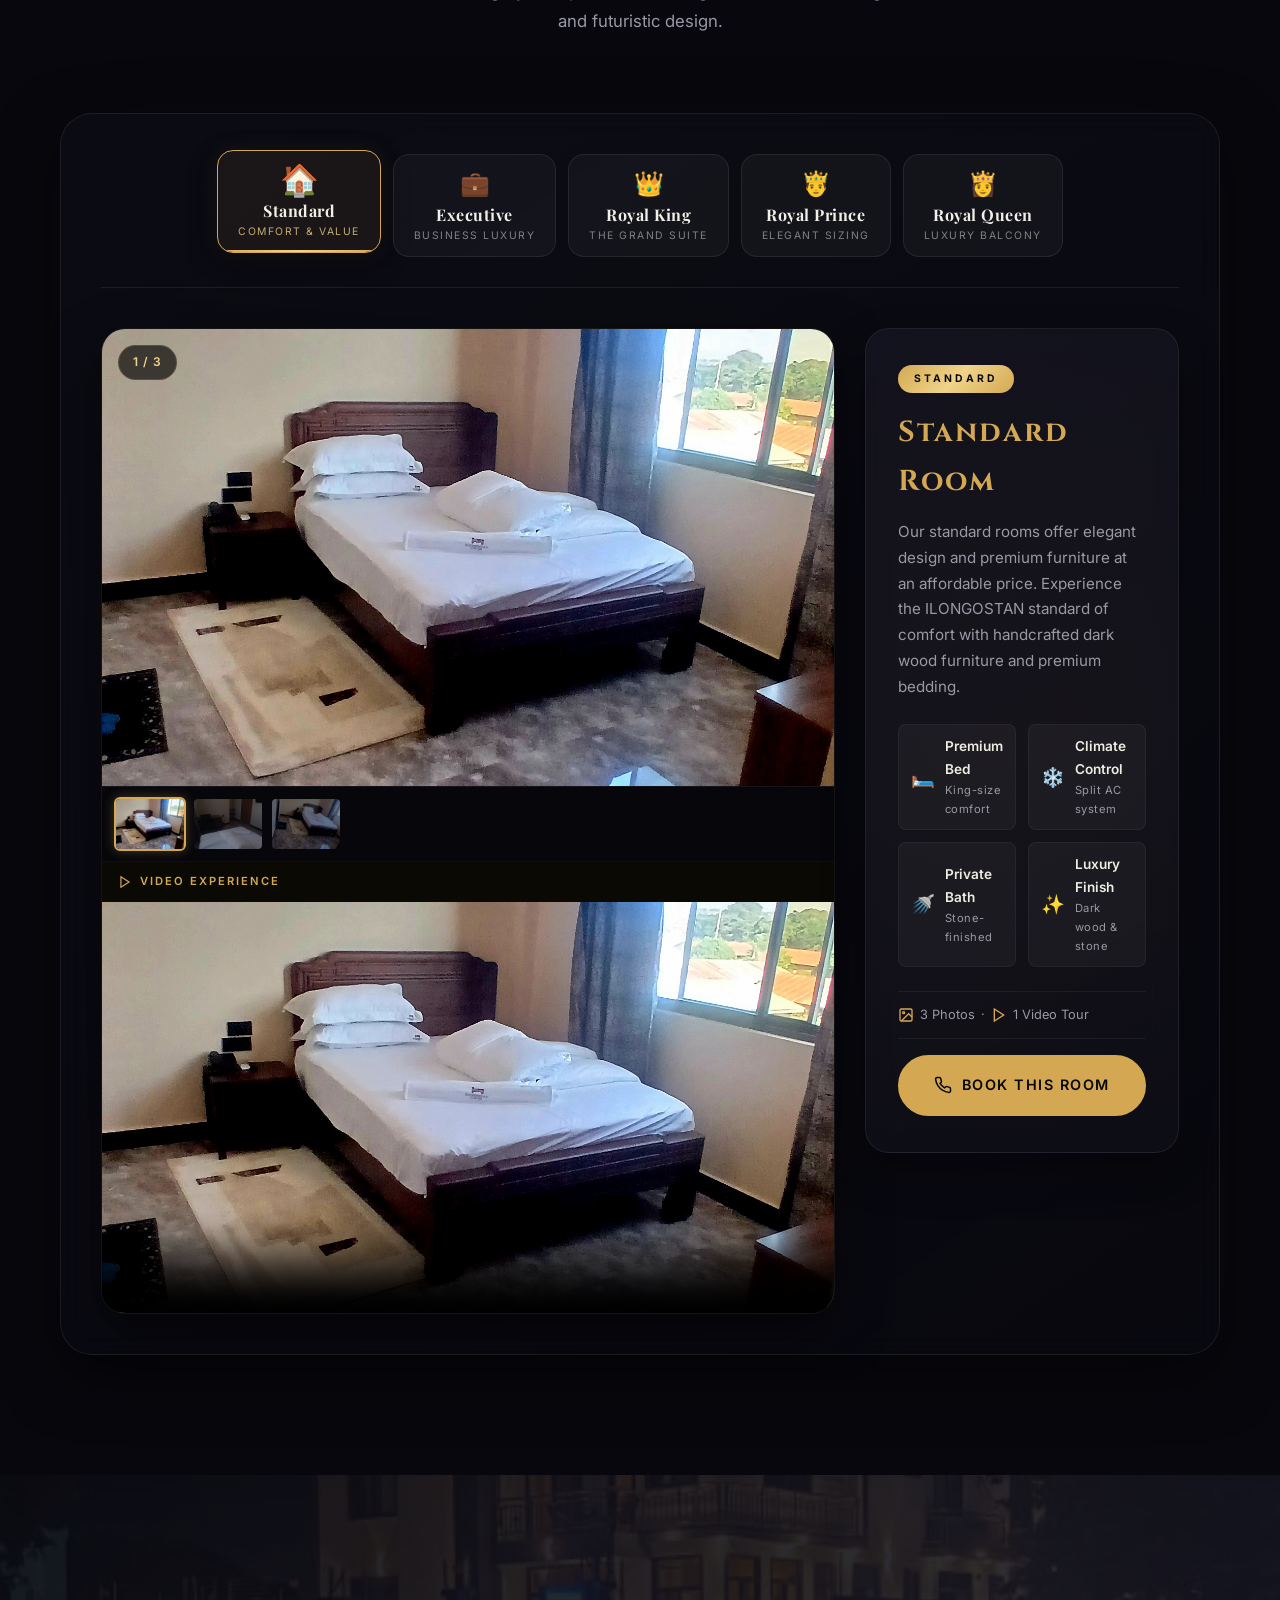
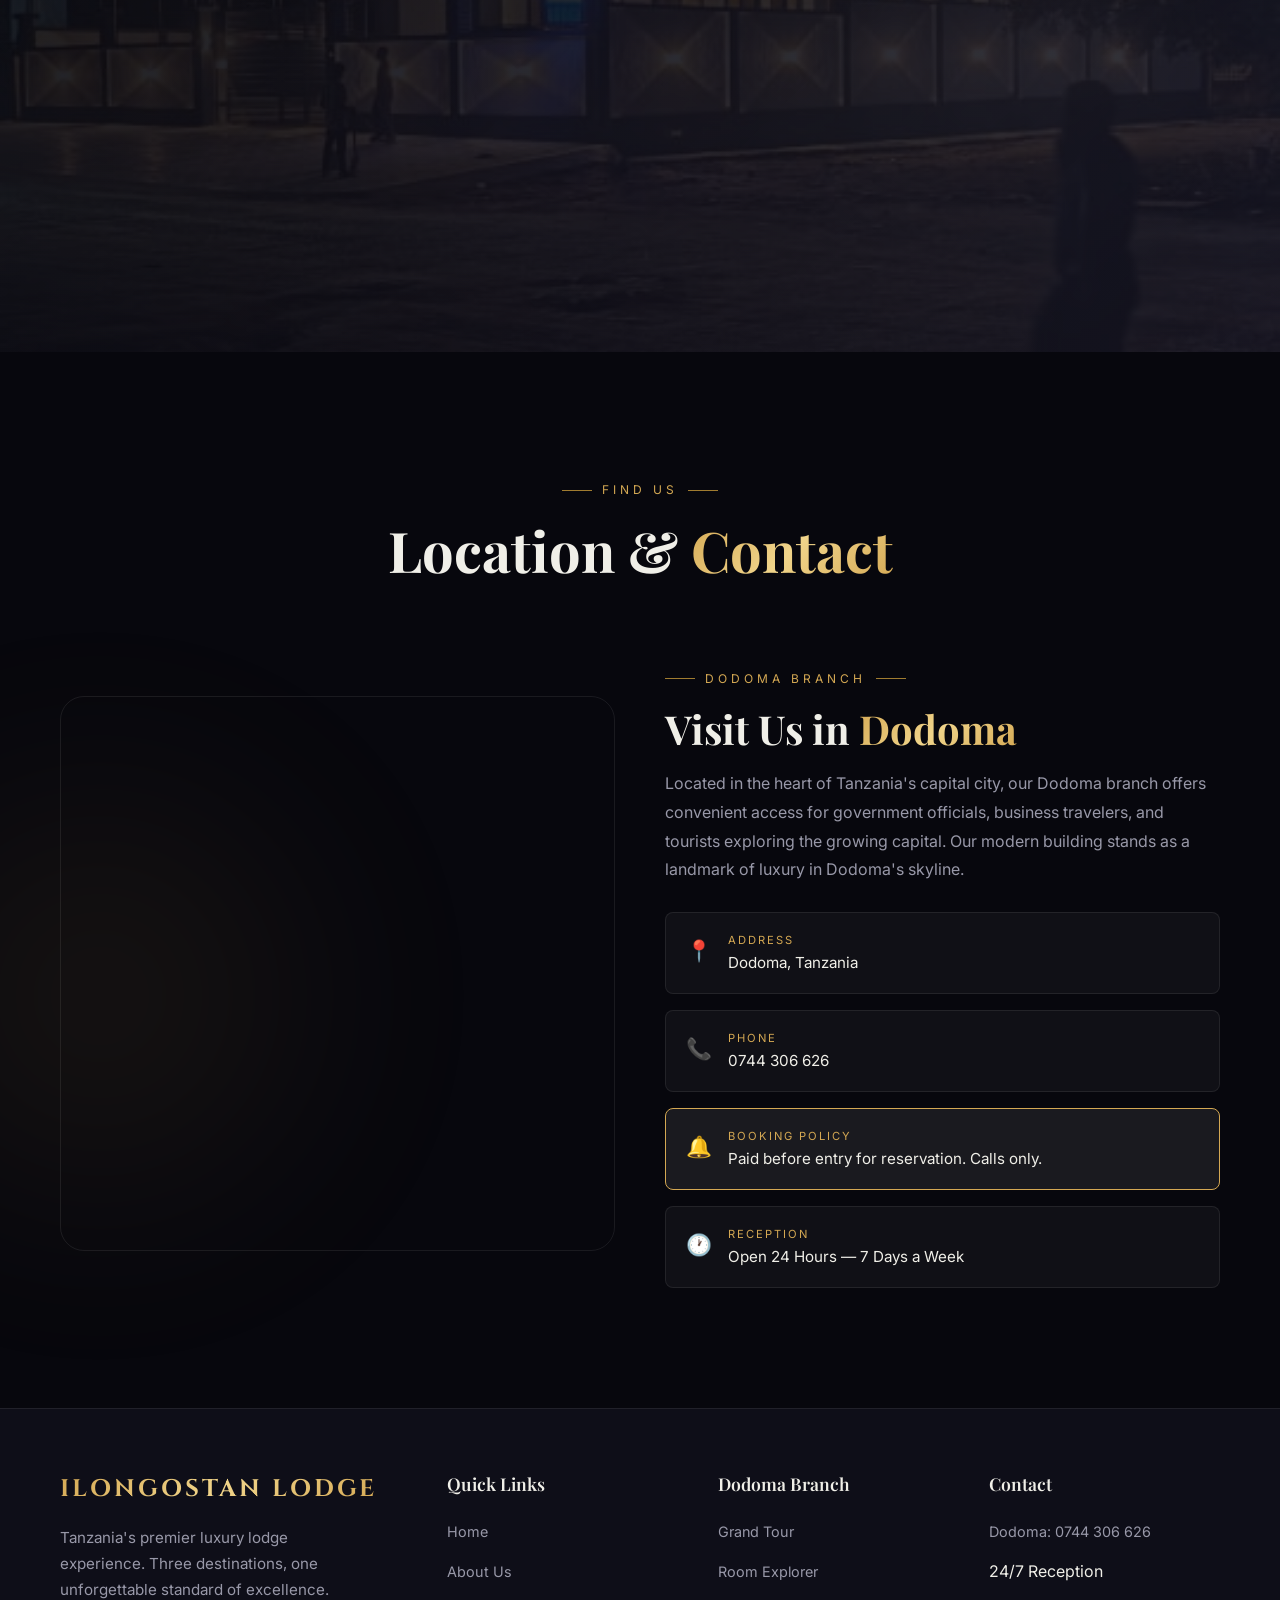
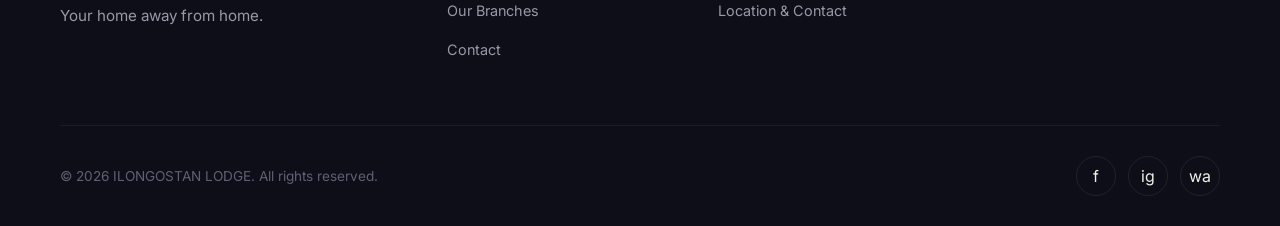
==== commit 615bca0a: "Fix dodoma map layout to left side" ====
--- a/dodoma.html
+++ b/dodoma.html
@@ -378,7 +378,17 @@
       </div>
       
       <div class="dodoma-location">
-        <div class="location-details reveal-left">
+        <div class="location-map-frame reveal-left">
+          <iframe 
+            src="https://www.google.com/maps/embed?pb=!1m18!1m12!1m3!1d3967.5855452285!2d35.74790781!3d-6.160475899999999!2m3!1f0!2f0!3f0!3m2!1i1024!2i768!4f13.1!3m3!1m2!1s0x184de50002b66217%3A0x30a03666a5d842d5!2sIlongostan%20lodge%20dodoma!5e0!3m2!1sen!2stz!4v1712000000000!5m2!1sen!2stz"
+            allowfullscreen="" 
+            loading="lazy" 
+            referrerpolicy="no-referrer-when-downgrade"
+            title="ILONGOSTAN LODGE Dodoma Location">
+          </iframe>
+        </div>
+        
+        <div class="location-details reveal-right">
           <div class="section-tag">Dodoma Branch</div>
           <h3 class="section-title">Visit Us in <span class="highlight">Dodoma</span></h3>
           <p>
@@ -415,16 +425,6 @@
               </div>
             </div>
           </div>
-        </div>
-        
-        <div class="location-map-frame reveal-right">
-          <iframe 
-            src="https://www.google.com/maps/embed?pb=!1m18!1m12!1m3!1d3967.5855452285!2d35.74790781!3d-6.160475899999999!2m3!1f0!2f0!3f0!3m2!1i1024!2i768!4f13.1!3m3!1m2!1s0x184de50002b66217%3A0x30a03666a5d842d5!2sIlongostan%20lodge%20dodoma!5e0!3m2!1sen!2stz!4v1712000000000!5m2!1sen!2stz"
-            allowfullscreen="" 
-            loading="lazy" 
-            referrerpolicy="no-referrer-when-downgrade"
-            title="ILONGOSTAN LODGE Dodoma Location">
-          </iframe>
         </div>
       </div>
     </div>
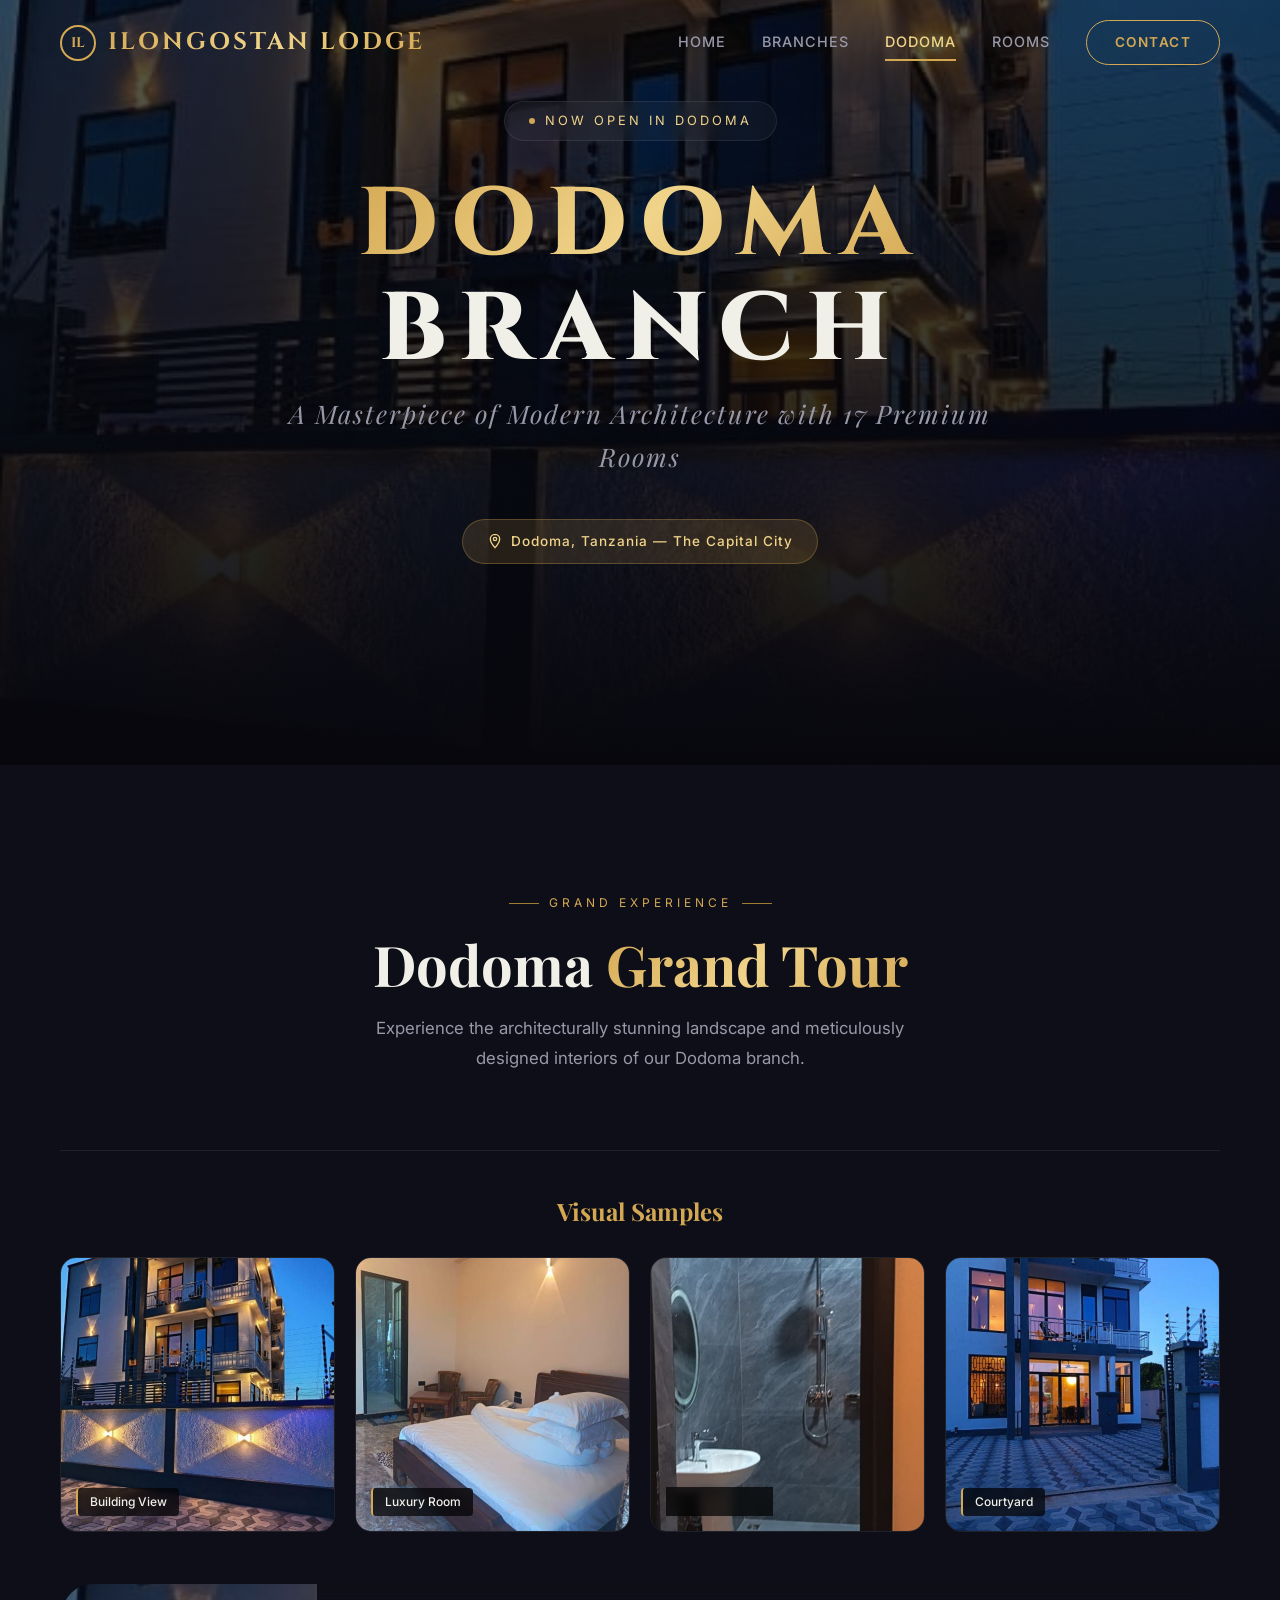
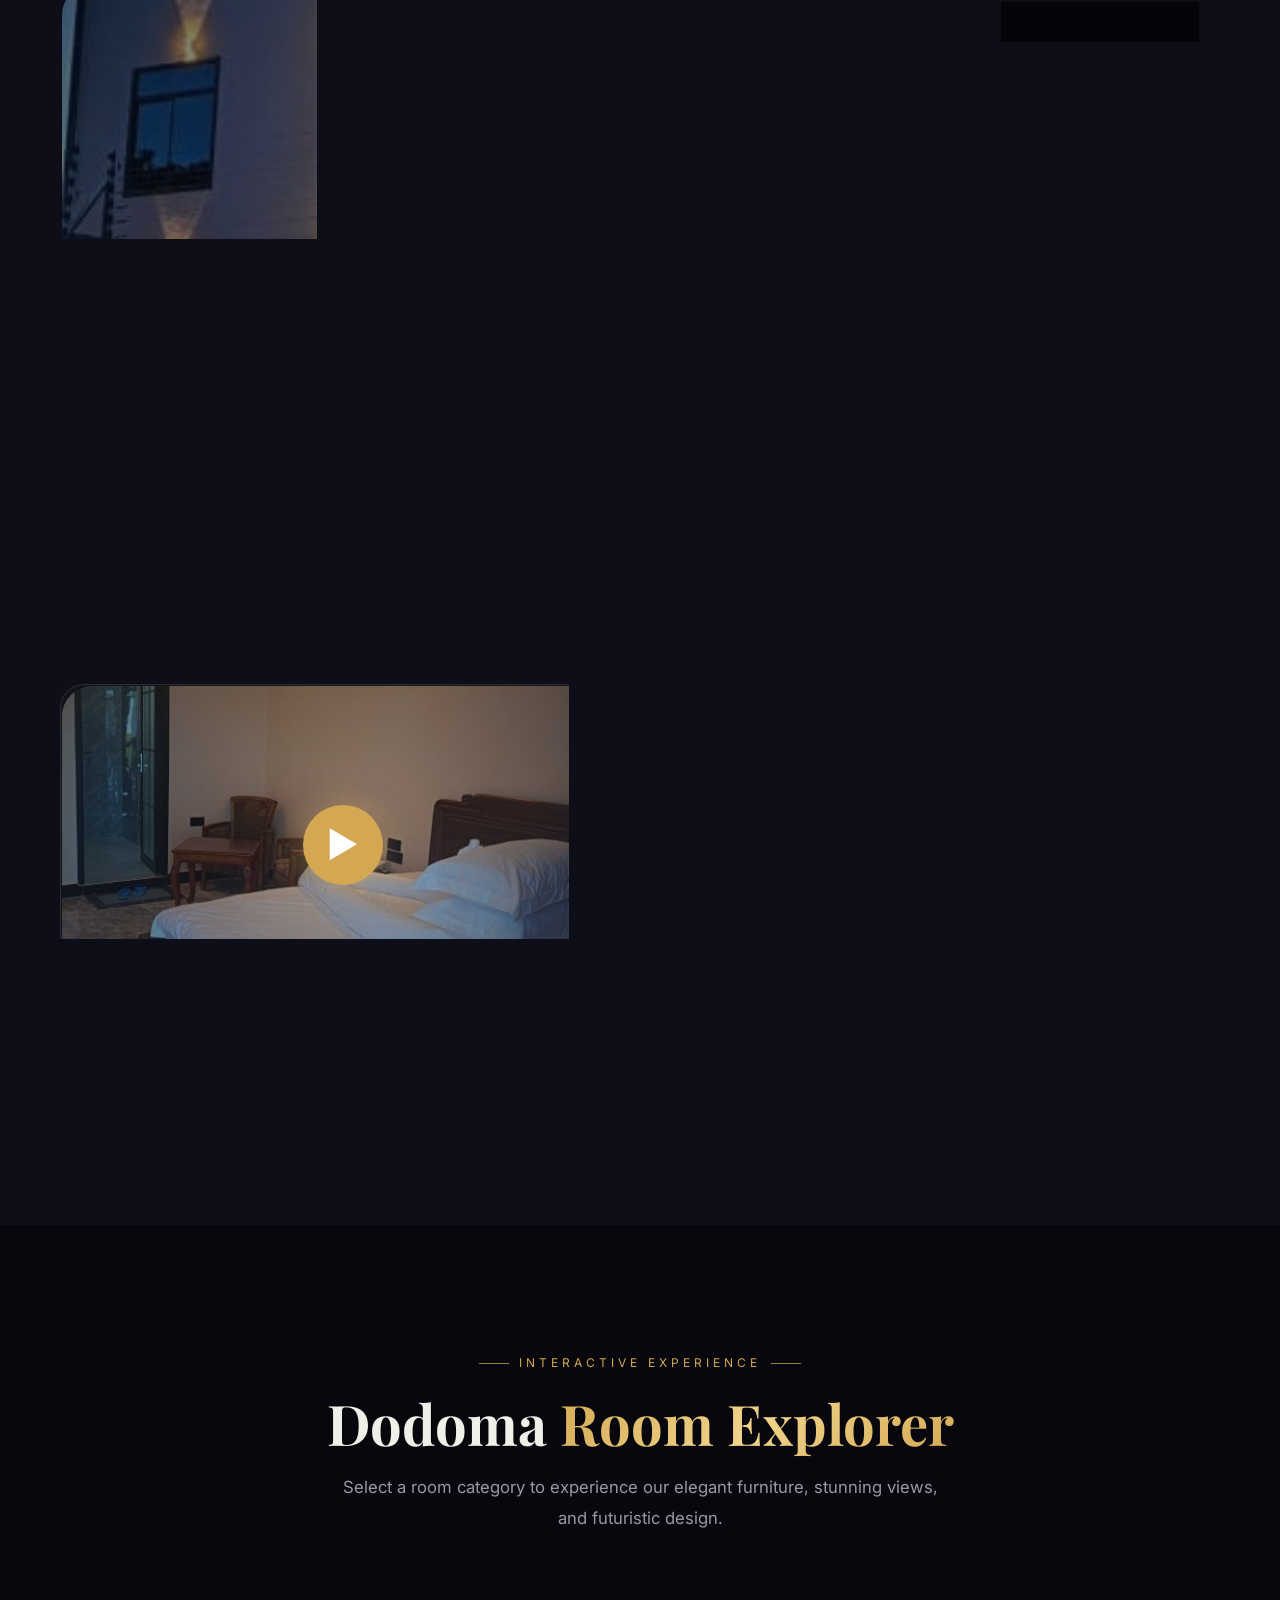
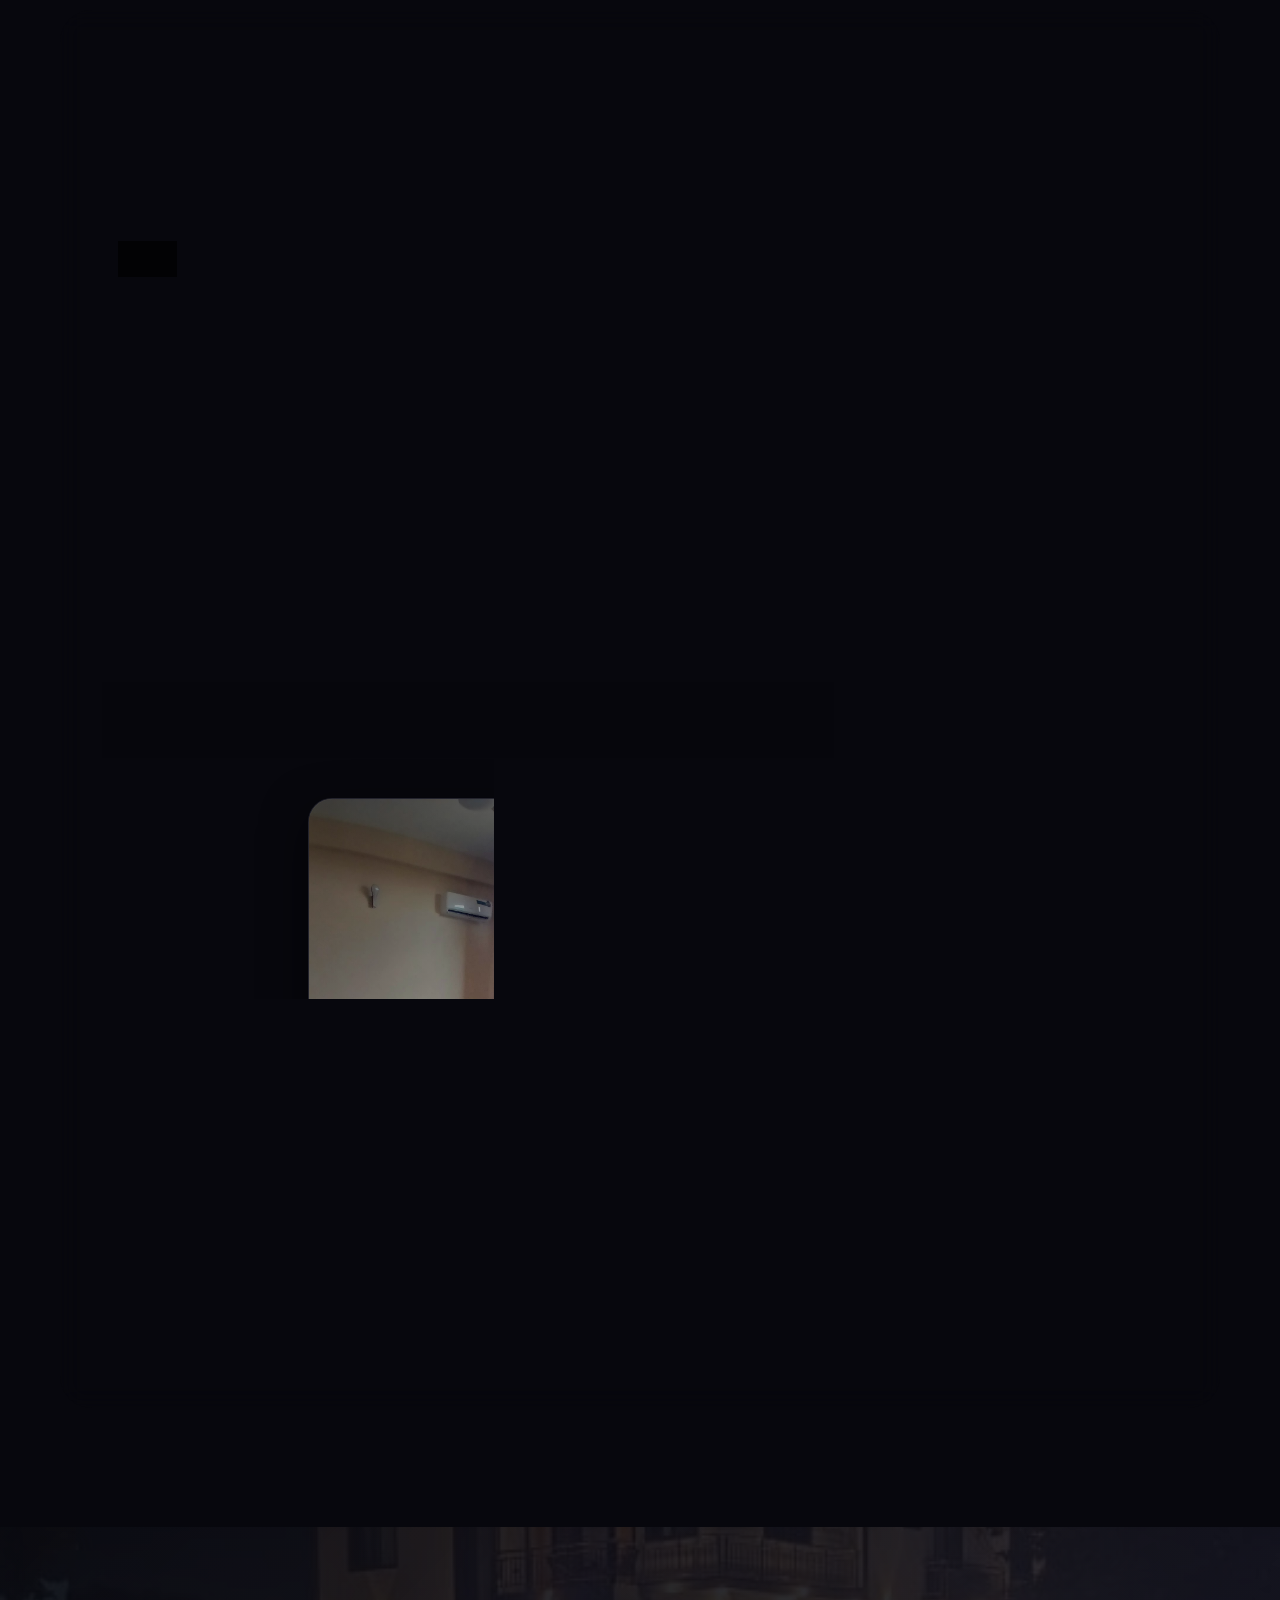
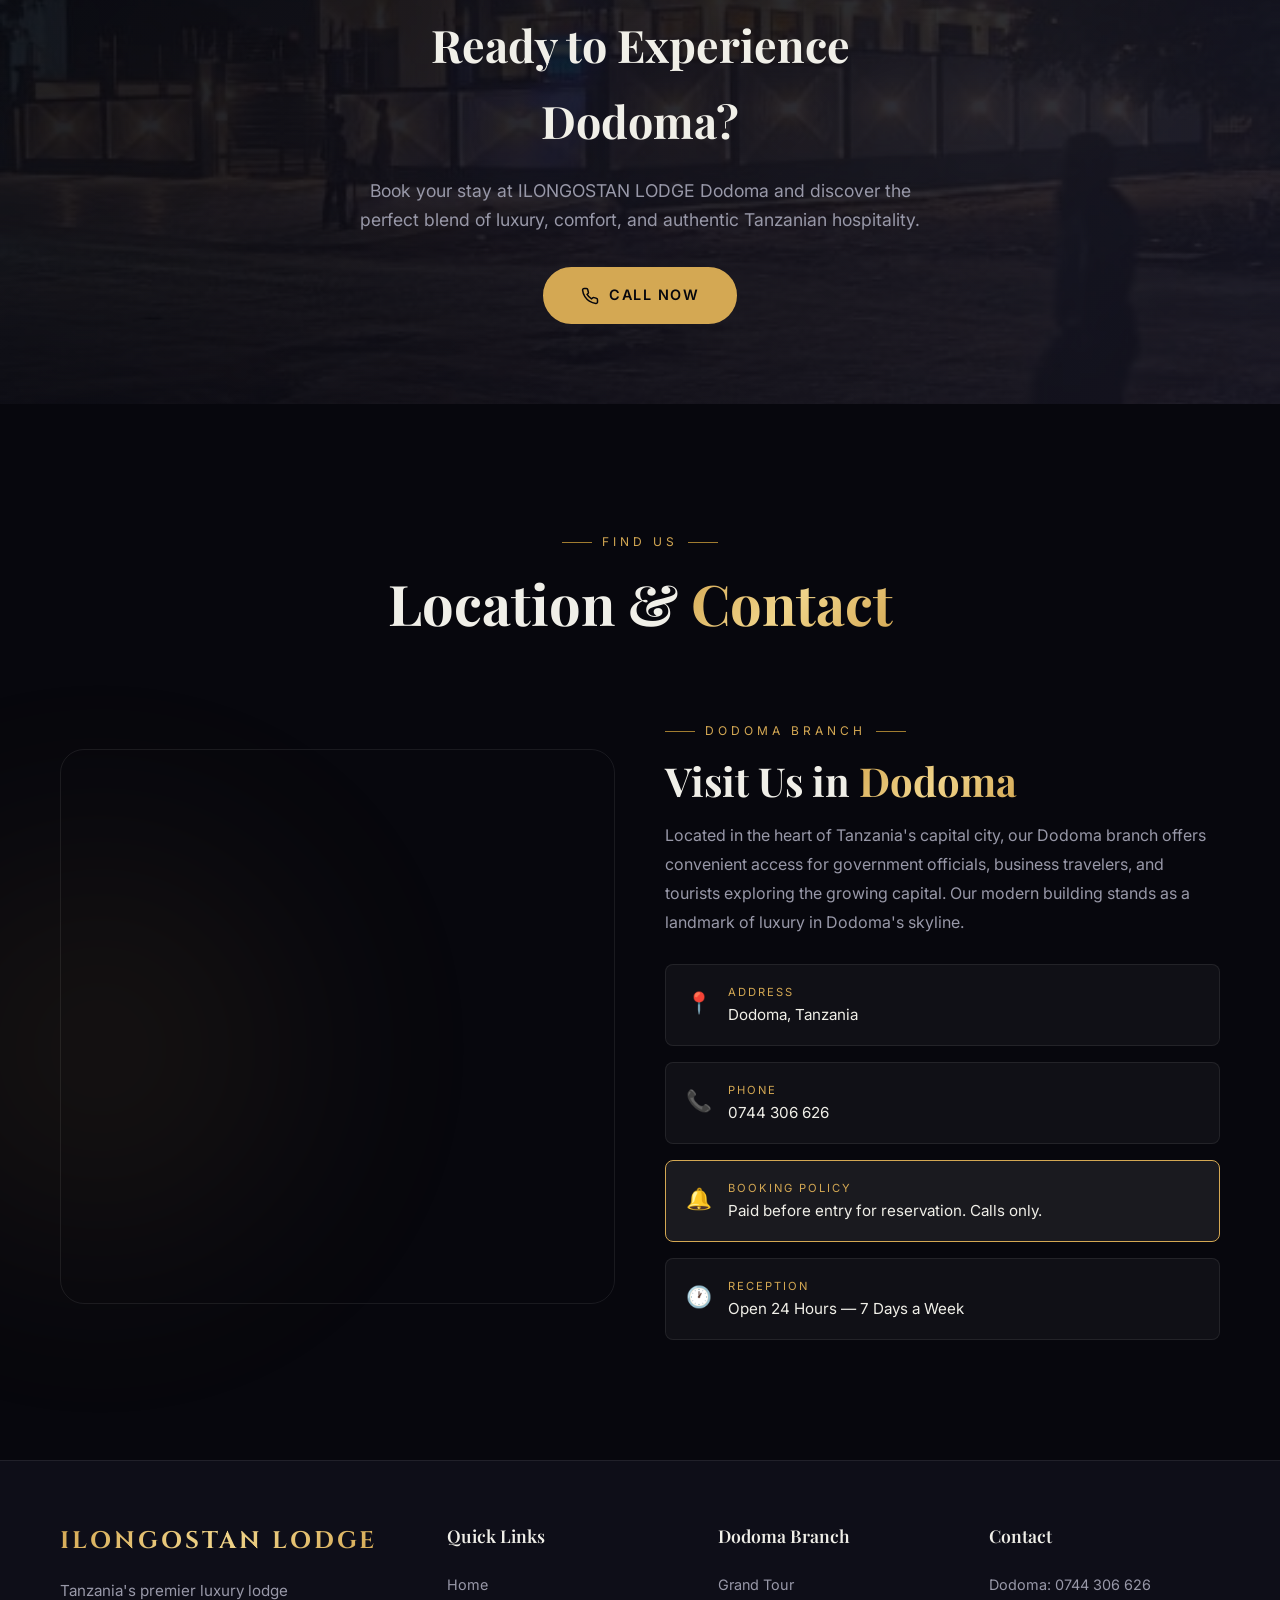
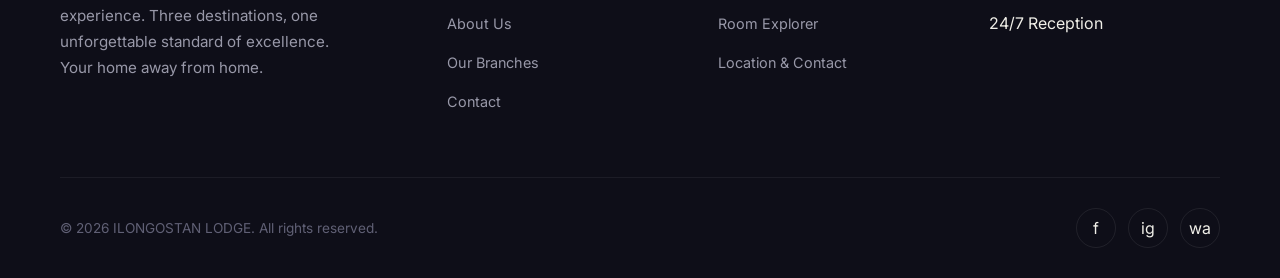
==== commit e6a43a80: "YouTube video migration, stealth crop player, image optimization & room explorer updates" ====
--- a/dodoma.html
+++ b/dodoma.html
@@ -181,10 +181,12 @@
         <!-- Main Featured Tour (General) -->
         <div class="tour-featured reveal">
           <div class="video-container glass-card">
-            <video preload="metadata" controls poster="TOUR/photo/IMG-20260330-WA0016.jpg" class="tour-video">
-              <source src="TOUR/video/general/VID-20260330-WA0024.mp4" type="video/mp4">
-              Your browser does not support the video tag.
-            </video>
+            <div class="yt-responsive-wrap" id="yt-general">
+              <div class="video-overlay" onclick="playYoutube('yt-general', 'blzjlsjTw6Q')" style="background-image: url('TOUR/photo/IMG-20260330-WA0016.jpg');">
+                <div class="play-icon-custom">▶</div>
+              </div>
+              <div class="yt-player-container"></div>
+            </div>
             <div class="video-label">General Tour Experience</div>
           </div>
         </div>
@@ -193,9 +195,12 @@
         <div class="tour-stats-grid">
           <div class="tour-highlight reveal delay-1">
             <div class="video-item glass-card">
-              <video preload="metadata" controls class="tour-video">
-                <source src="TOUR/video/reception/VID-20260330-WA0022.mp4" type="video/mp4">
-              </video>
+              <div class="yt-responsive-wrap" id="yt-reception">
+                <div class="video-overlay" onclick="playYoutube('yt-reception', '_TaRgT4yQoU')" style="background-image: url('TOUR/photo/IMG-20260330-WA0013.jpg');">
+                  <div class="play-icon-custom">▶</div>
+                </div>
+                <div class="yt-player-container"></div>
+              </div>
               <div class="video-info">
                 <h3>The Grand Reception</h3>
                 <p>A welcome in a majestic atmosphere.</p>
@@ -204,9 +209,12 @@
           </div>
           <div class="tour-highlight reveal delay-2">
             <div class="video-item glass-card">
-              <video preload="metadata" controls class="tour-video">
-                <source src="TOUR/video/hall way/20260401_100956.mp4" type="video/mp4">
-              </video>
+              <div class="yt-responsive-wrap" id="yt-hallway">
+                <div class="video-overlay" onclick="playYoutube('yt-hallway', 'JHUKVRfeGuU')" style="background-image: url('TOUR/photo/IMG-20260330-WA0018.jpg');">
+                  <div class="play-icon-custom">▶</div>
+                </div>
+                <div class="yt-player-container"></div>
+              </div>
               <div class="video-info">
                 <h3>Elegant Hallways</h3>
                 <p>Polished stone paths leading to your sanctuary.</p>
@@ -286,11 +294,14 @@
                   <svg width="14" height="14" viewBox="0 0 24 24" fill="none" stroke="currentColor" stroke-width="2"><polygon points="5 3 19 12 5 21 5 3"/></svg>
                   Video Experience
                 </div>
-                <div class="video-wrapper">
-                  <video id="explorerVideo" controls muted playsinline preload="metadata">
-                    <source src="" type="video/mp4">
-                  </video>
-                </div>
+                <div class="video-wrapper yt-mode" id="explorerVideoContainer">
+                  <div class="yt-responsive-wrap">
+                    <div style="background: #000; display: flex; align-items: center; justify-content: center; height: 100%; color: var(--gold-light); font-size: 0.8rem; letter-spacing: 1px;">
+                      LOADING EXPERIENCE...
+                    </div>
+                  </div>
+                </div>
+
               </div>
             </div>
 
--- a/dodoma.css
+++ b/dodoma.css
@@ -30,19 +30,6 @@
 @keyframes slow-zoom {
   0% { transform: scale(1); }
   100% { transform: scale(1.1); }
-}
-
-.dodoma-hero-video {
-  position: absolute;
-  inset: 0;
-  z-index: 1;
-}
-
-.dodoma-hero-video video {
-  width: 100%;
-  height: 100%;
-  object-fit: cover;
-  opacity: 0.8;
 }
 
 .dodoma-hero-overlay {
@@ -117,14 +104,6 @@
   background: #000;
 }
 
-.tour-video {
-  width: 100%;
-  height: 100%;
-  object-fit: cover;
-  display: block;
-  cursor: pointer;
-}
-
 .video-label {
   position: absolute;
   top: 20px;
@@ -150,13 +129,6 @@
   position: relative;
   border-radius: var(--radius-lg);
   overflow: hidden;
-}
-
-.video-item video {
-  width: 100%;
-  aspect-ratio: 4/3;
-  object-fit: cover;
-  display: block;
 }
 
 .video-info {
@@ -755,17 +727,6 @@
   text-transform: uppercase;
   color: var(--gold);
   background: rgba(212,168,83,0.05);
-}
-
-.video-wrapper {
-  aspect-ratio: 16 / 9;
-  background: #000;
-}
-
-.video-wrapper video {
-  width: 100%;
-  height: 100%;
-  object-fit: cover;
 }
 
 /* Info Column */
@@ -940,3 +901,141 @@
   }
 }
 
+
+
+/* ========================================
+   YOUTUBE BRANDING MINIMIZATION (STEALTH CROP)
+   ======================================== */
+.yt-responsive-wrap {
+  position: relative;
+  padding-bottom: 56.25%; /* 16:9 Aspect Ratio */
+  height: 0;
+  overflow: hidden;
+  border-radius: var(--radius-xl);
+  background: #000;
+  box-shadow: 0 20px 50px rgba(0,0,0,0.5);
+  border: 1px solid var(--glass-border);
+}
+
+/* The Stealth Crop Hack - Physically hides the YouTube Header/Channel info */
+.yt-responsive-wrap iframe {
+  position: absolute;
+  top: -75px; /* Offset to hide the YouTube Title/Channel Bar */
+  left: 0;
+  width: 100%;
+  height: calc(100% + 150px); /* Height increase to compensate for top/bottom crop */
+  border: 0;
+  opacity: 0;
+  transition: opacity 0.8s var(--ease-out-expo);
+  clip-path: inset(75px 0 75px 0); /* Extra layer of cropping security */
+  pointer-events: none;
+}
+
+/* Show video once loaded/played */
+.yt-responsive-wrap.playing iframe {
+  opacity: 1;
+  pointer-events: auto;
+}
+
+/* Custom Overlays for "Original" Look */
+.video-overlay {
+  position: absolute;
+  inset: 0;
+  z-index: 50; /* Ensure this is on top of everything */
+  background-size: cover;
+  background-position: center;
+  cursor: pointer;
+  display: flex;
+  align-items: center;
+  justify-content: center;
+  transition: all 0.6s var(--ease-out-expo);
+}
+
+.video-overlay::before {
+  content: '';
+  position: absolute;
+  inset: 0;
+  background: radial-gradient(circle, rgba(7,7,12,0.2) 0%, rgba(7,7,12,0.6) 100%);
+  transition: opacity 0.3s ease;
+}
+
+.video-overlay:hover::before {
+  opacity: 0.8;
+}
+
+.play-icon-custom {
+  width: 80px;
+  height: 80px;
+  background: var(--gold);
+  border-radius: 50%;
+  display: flex;
+  align-items: center;
+  justify-content: center;
+  color: #fff;
+  font-size: 2.2rem;
+  box-shadow: 0 0 30px rgba(212, 168, 83, 0.4);
+  transform: scale(1);
+  transition: all 0.4s var(--ease-out-expo);
+  z-index: 51;
+}
+
+.video-overlay:hover .play-icon-custom {
+  transform: scale(1.1);
+  box-shadow: 0 0 50px rgba(212, 168, 83, 0.7);
+}
+
+.video-overlay.hidden {
+  opacity: 0;
+  pointer-events: none;
+  transform: scale(1.05);
+}
+
+/* Room Explorer Specific Tweaks - TALL & UNIFIED */
+.video-wrapper.yt-mode {
+  position: relative;
+  overflow: hidden; /* CRITICAL: Clips the hidden header */
+  background: #10101a;
+  border-radius: var(--radius-lg);
+  width: 100%;
+  max-width: 320px; /* Modern Smartphone Vertical Width */
+  margin: 0 auto;   /* Perfect Center Alignment */
+  border: 1px solid var(--glass-border);
+  box-shadow: 0 15px 45px rgba(0,0,0,0.6);
+  z-index: 10;
+}
+
+/* Force the child wrapper to be VERTICAL (9:16) in Room Explorer */
+.video-wrapper.yt-mode .yt-responsive-wrap {
+  padding-bottom: 177.77%; /* 9:16 Aspect Ratio */
+  border: none;
+  box-shadow: none;
+  overflow: visible; /* Let the crop happen through the iframe position */
+}
+
+/* UNIVERSAL STEALTH CROP HACK - Applied to ALL YouTube iFrames */
+.yt-responsive-wrap iframe {
+  position: absolute;
+  top: -75px; /* Default for Horizontal */
+  left: 0;
+  width: 100% !important;
+  height: calc(100% + 150px) !important;
+  border: 0;
+  opacity: 0;
+  transition: opacity 0.8s var(--ease-out-expo);
+  clip-path: inset(75px 0 75px 0); 
+  pointer-events: none;
+}
+
+/* More Aggressive Crop for Vertical Shorts in Room Explorer */
+.video-wrapper.yt-mode .yt-responsive-wrap iframe {
+  top: -100px; /* Massive crop to hide mobile-style YouTube header */
+  height: calc(100% + 200px) !important;
+  clip-path: inset(100px 0 100px 0);
+}
+
+/* Universal Reveal Logic: Works if 'playing' is on the wrapper OR the parent */
+.yt-responsive-wrap.playing iframe,
+.video-wrapper.yt-mode.playing iframe {
+  opacity: 1 !important;
+  pointer-events: auto !important;
+}
